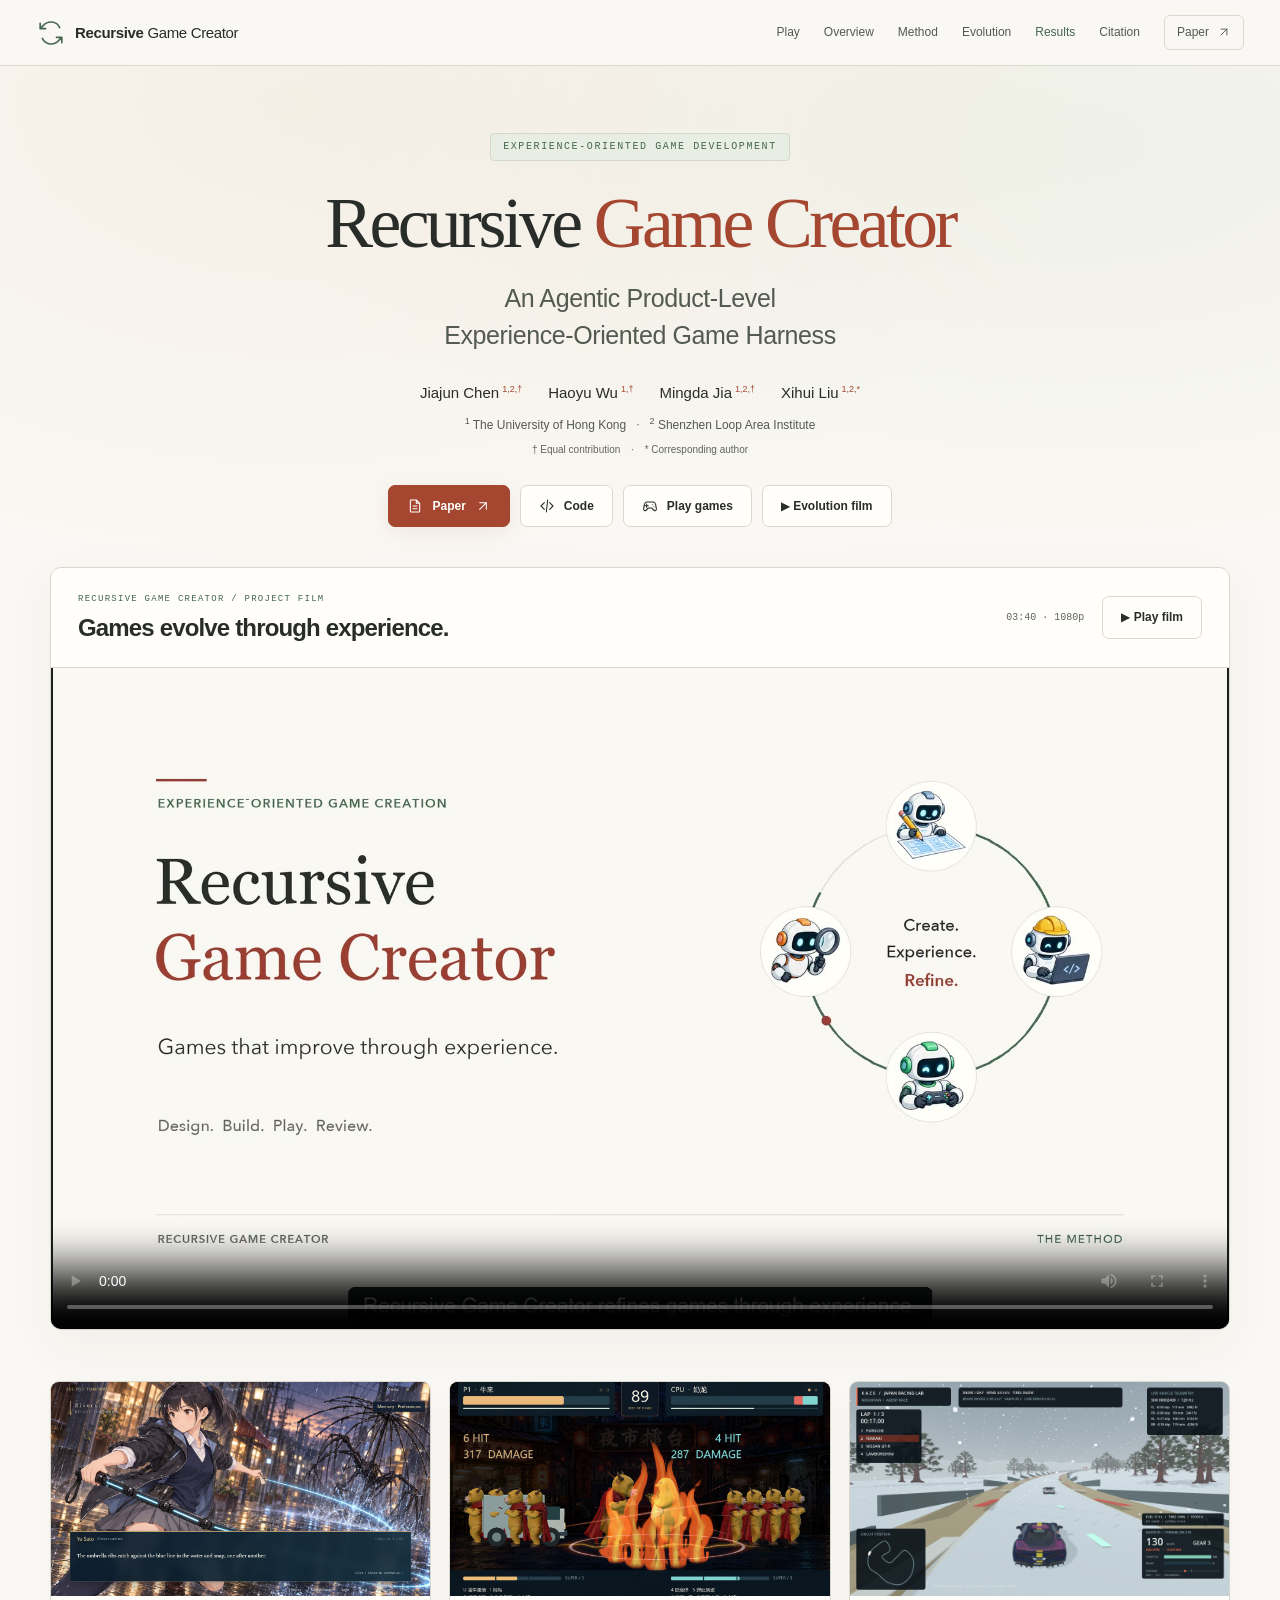
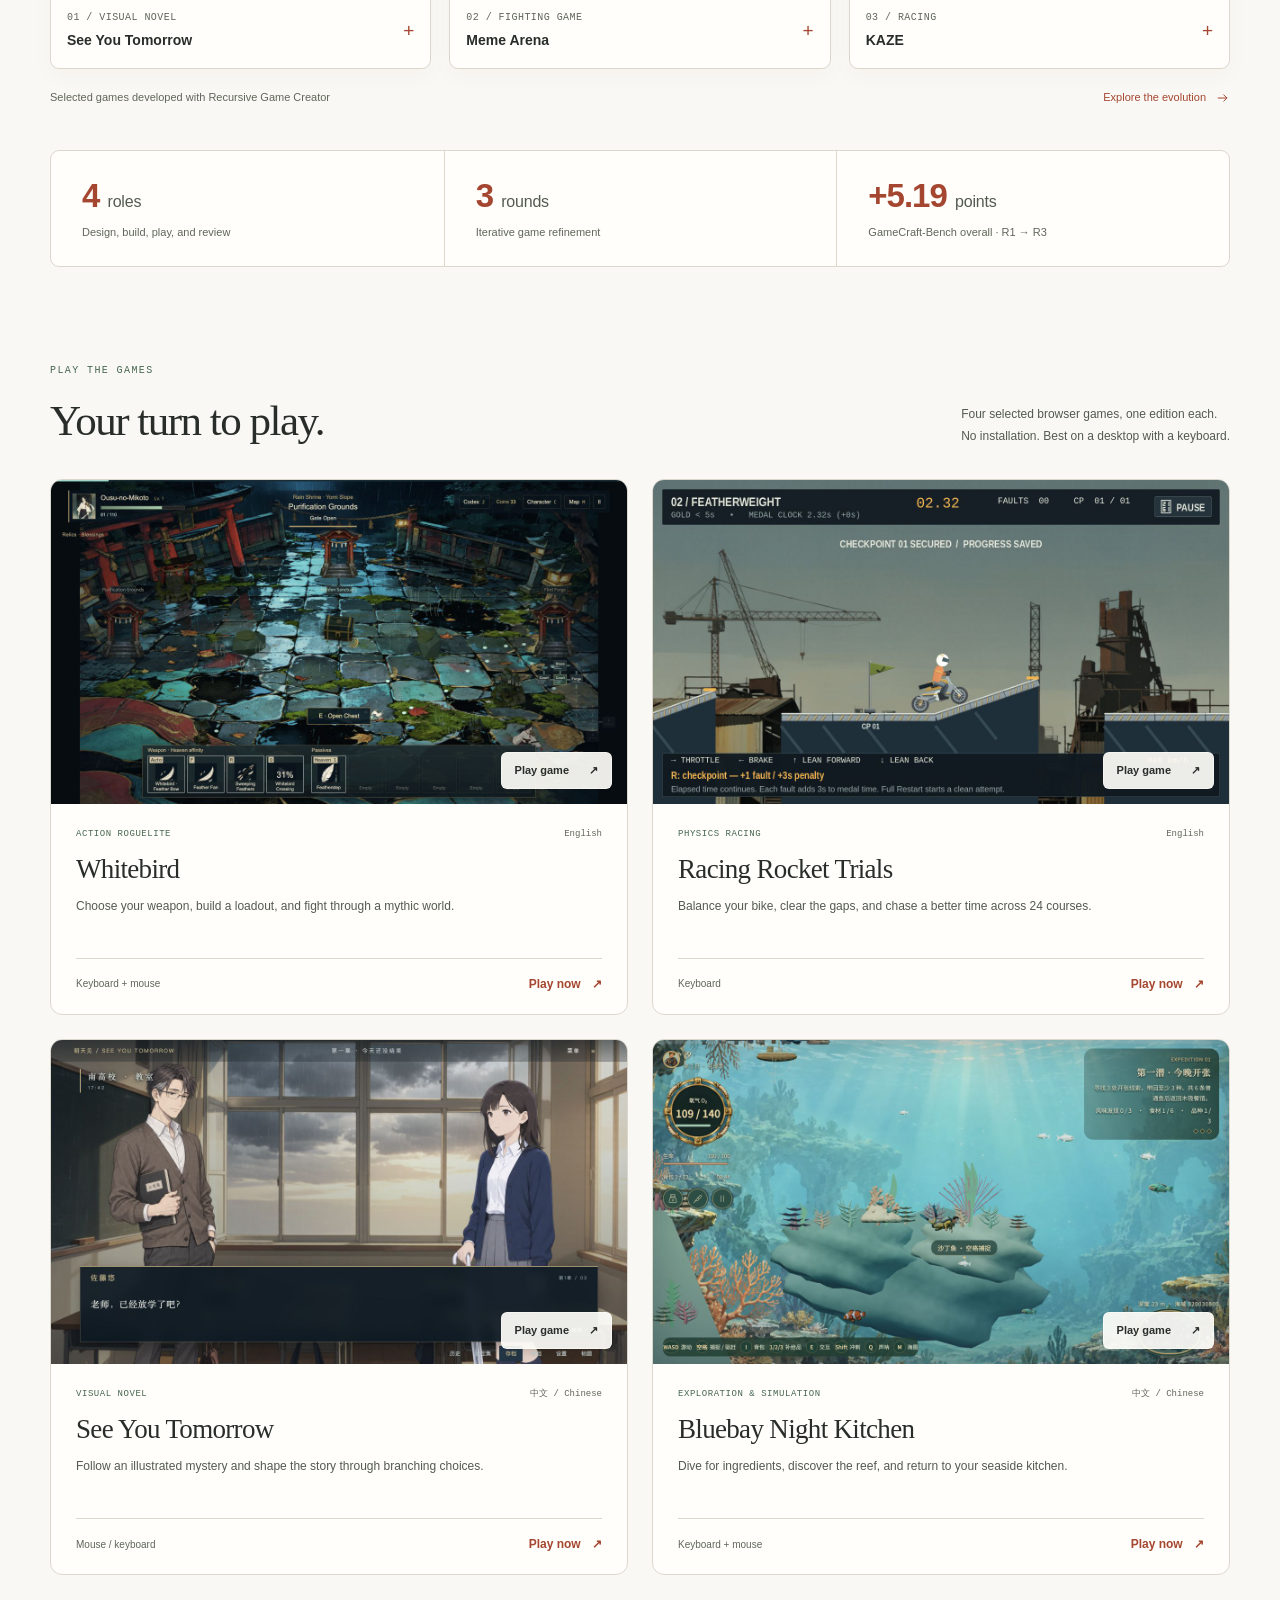
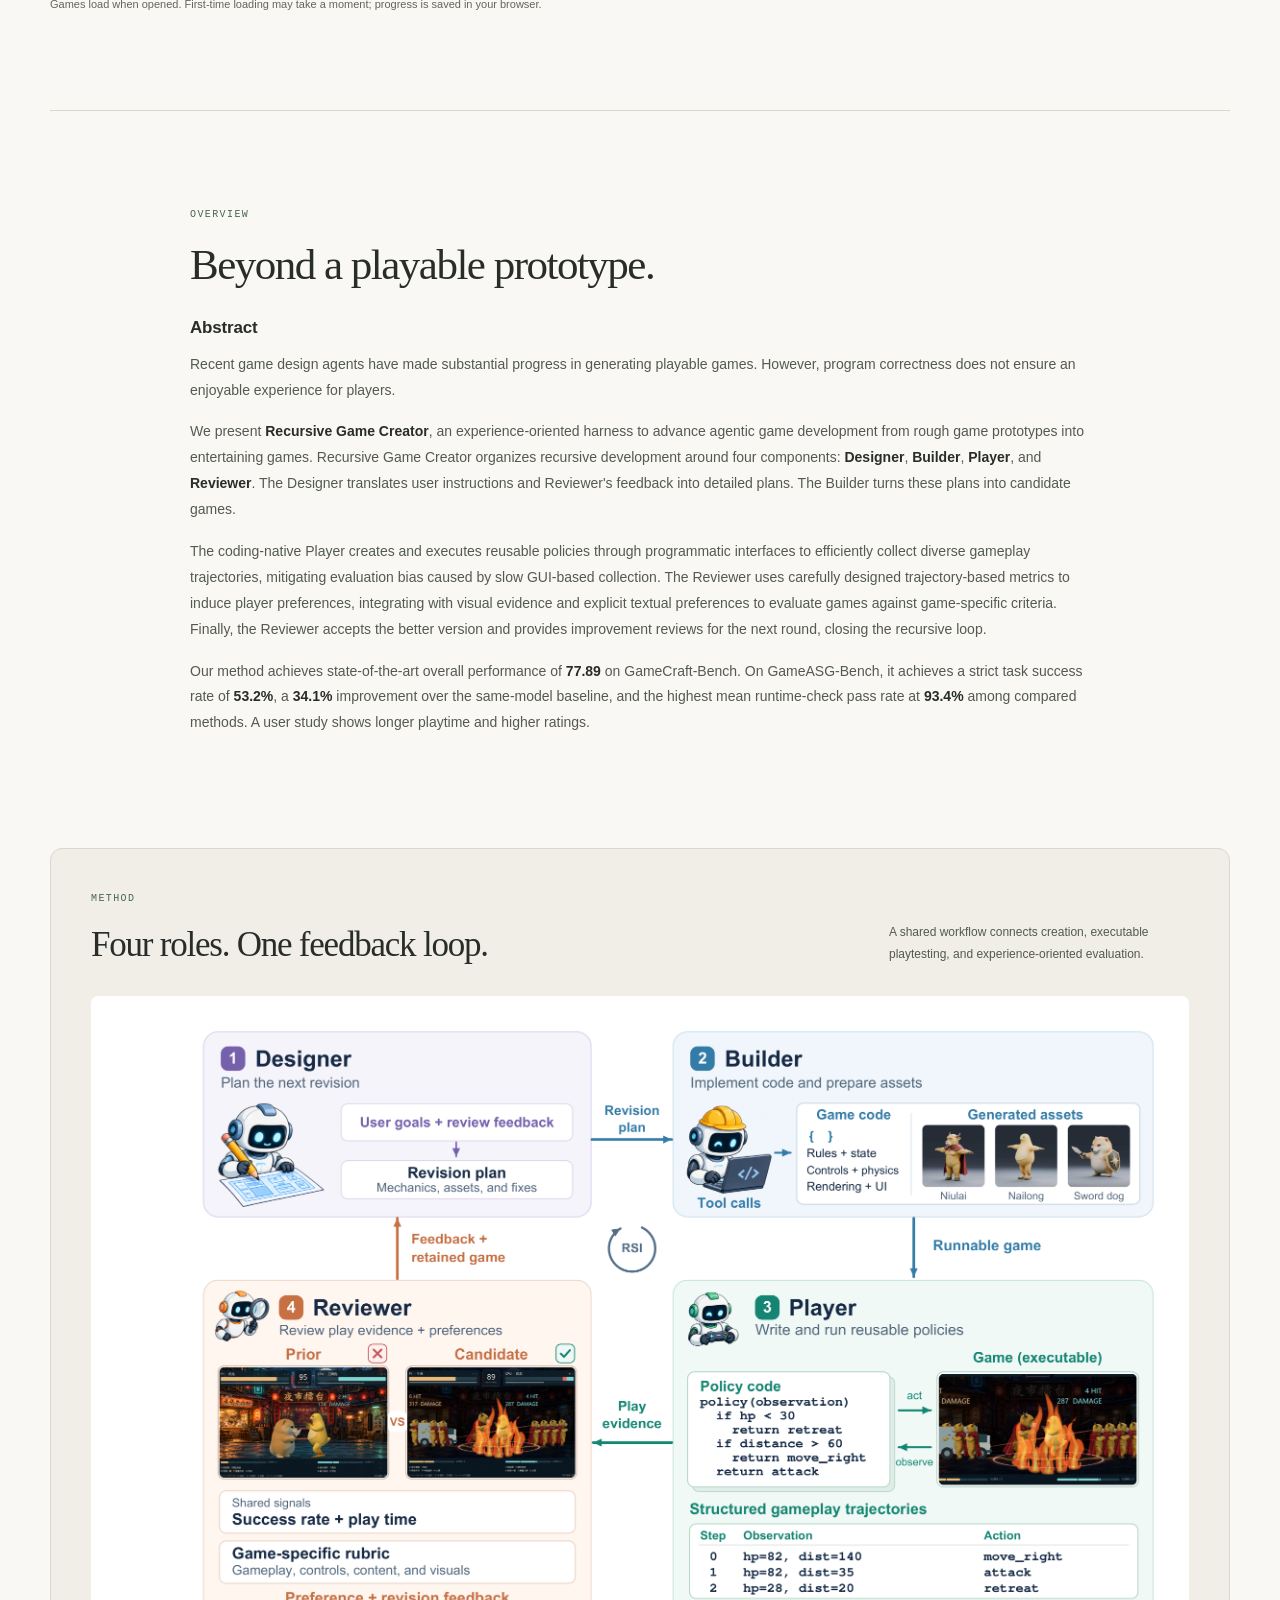
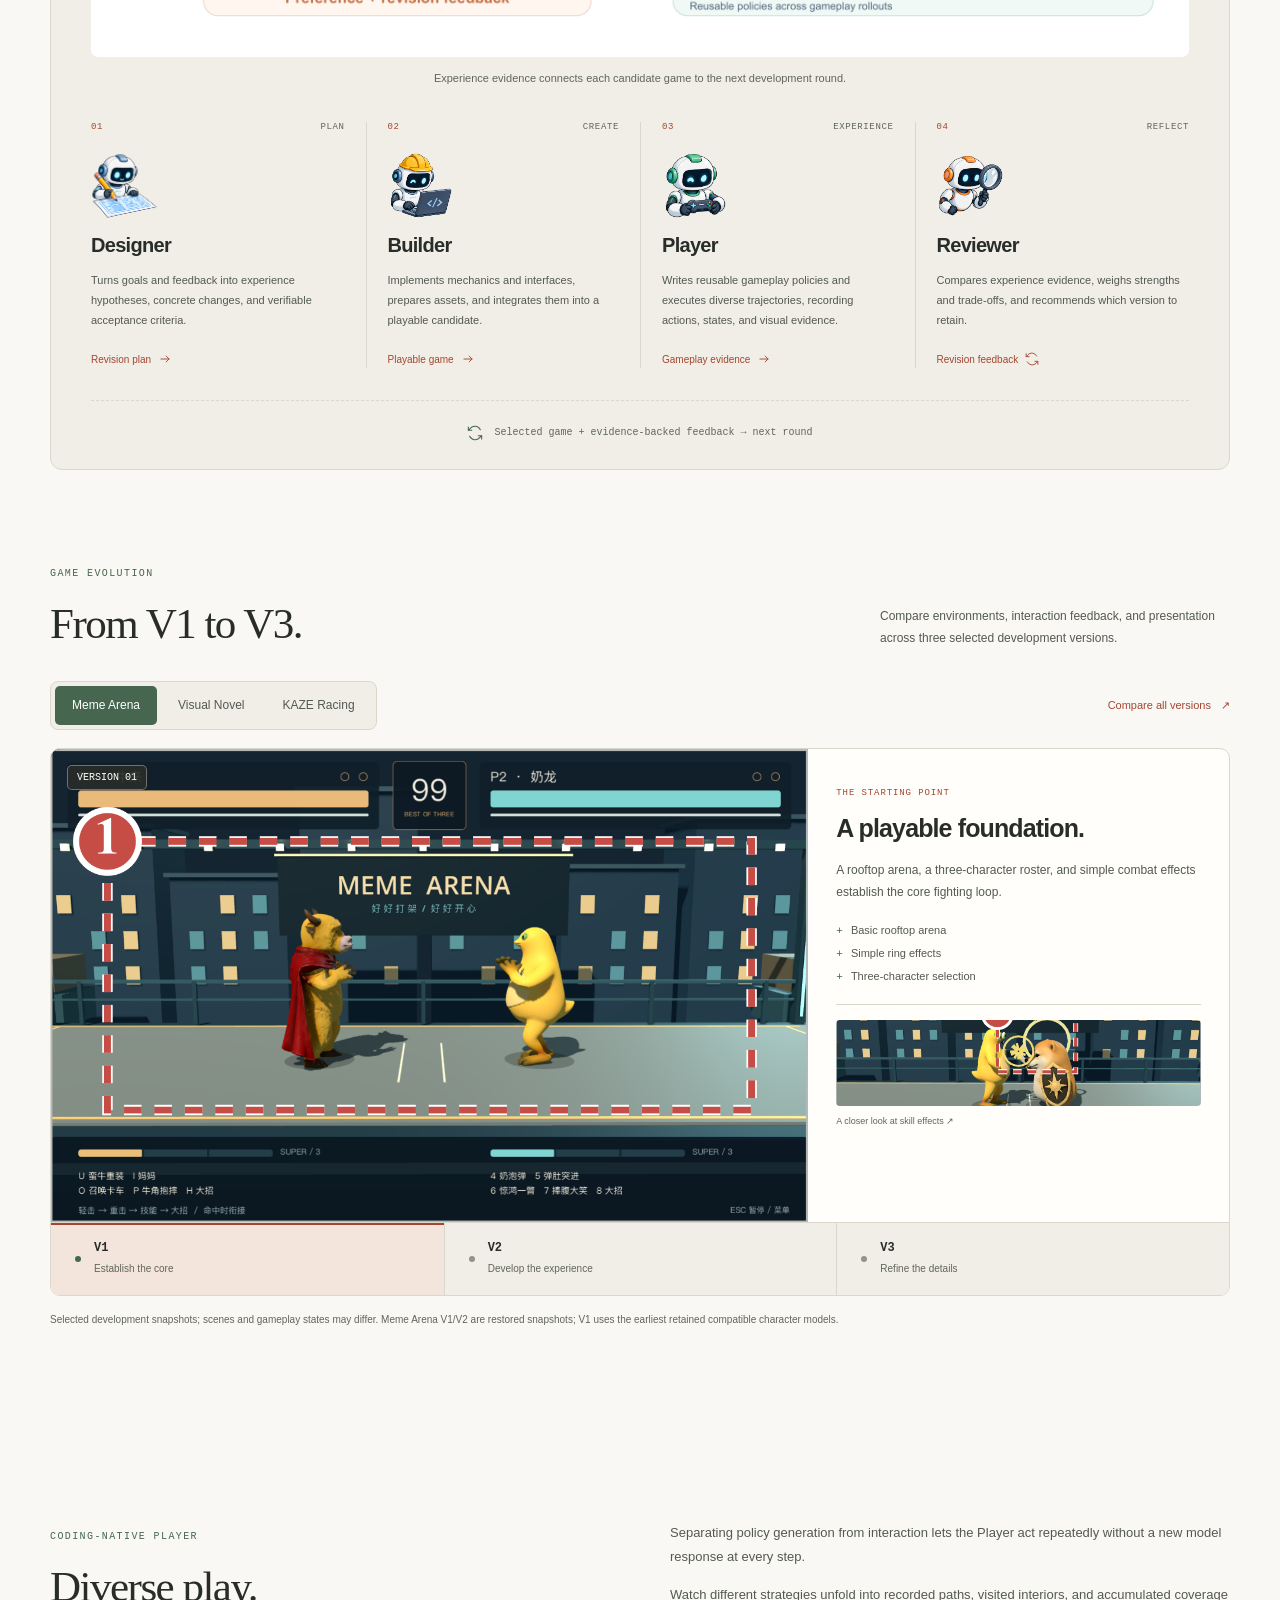
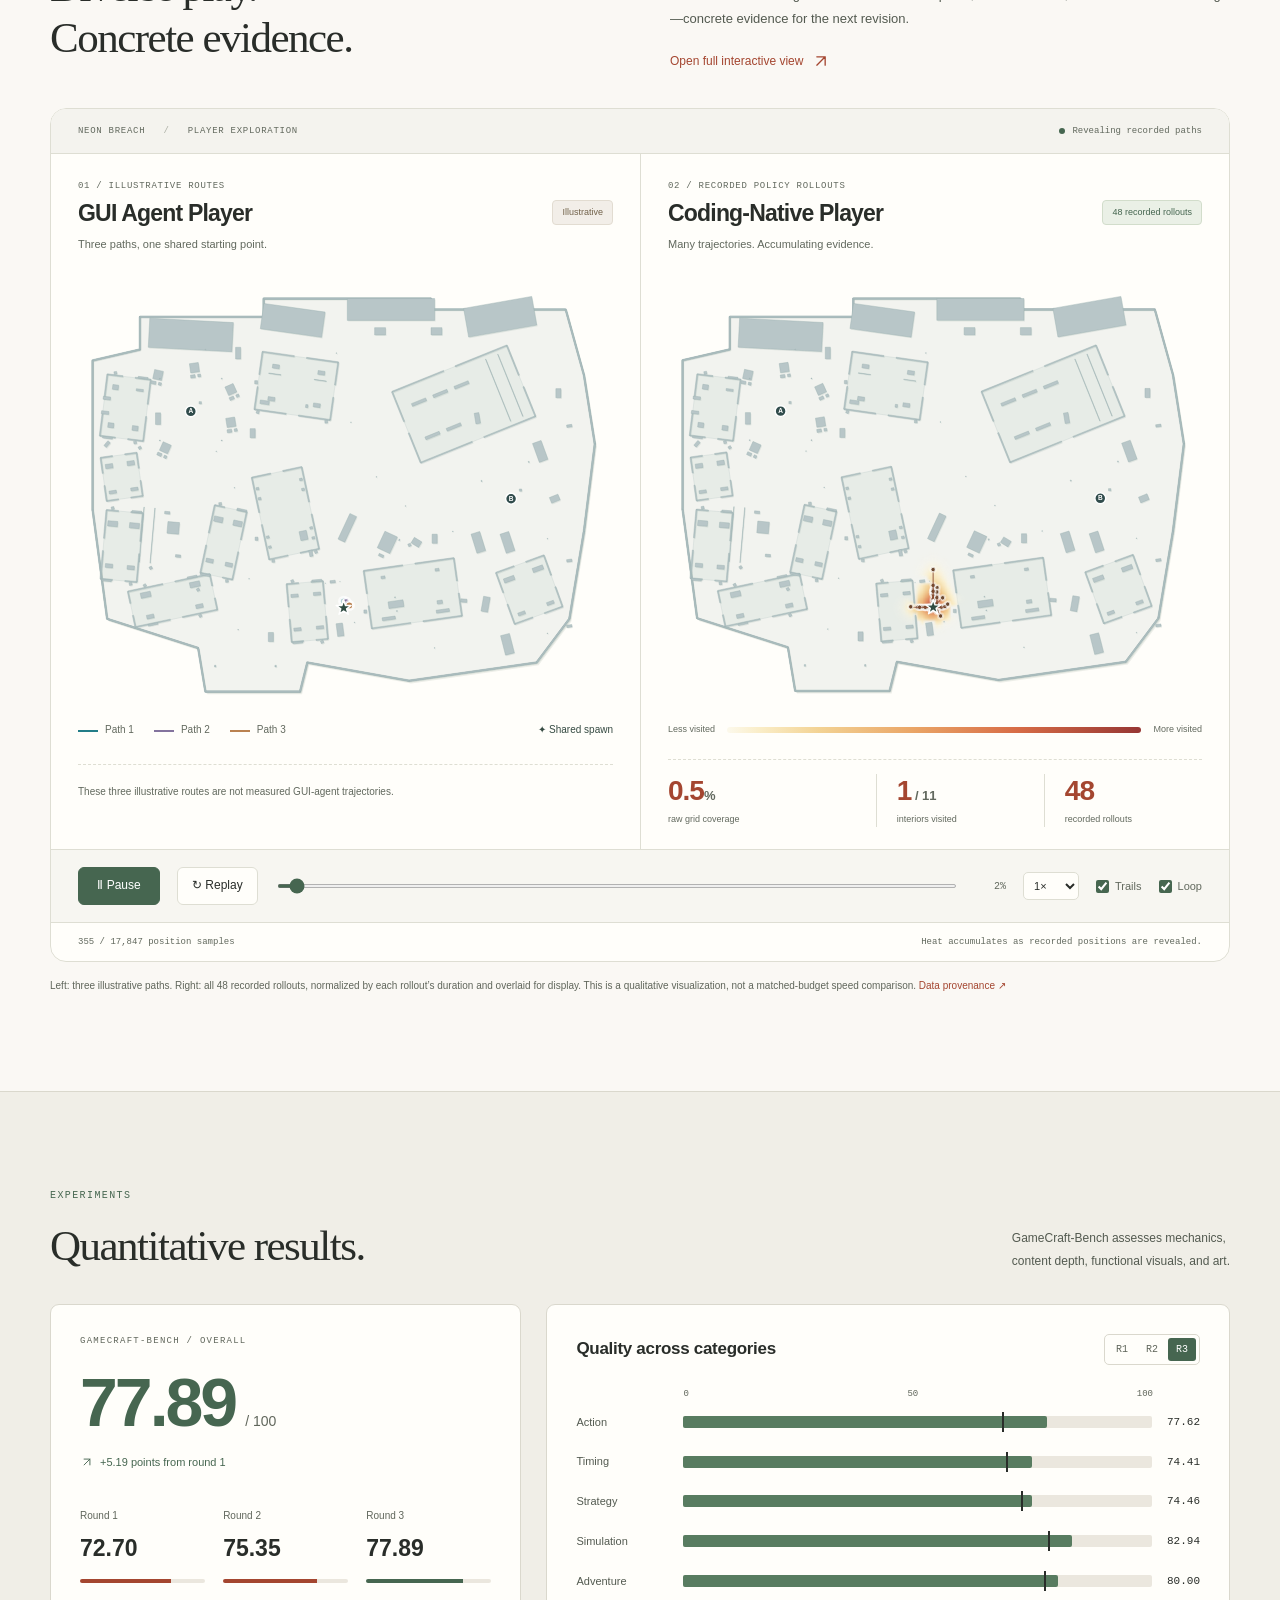
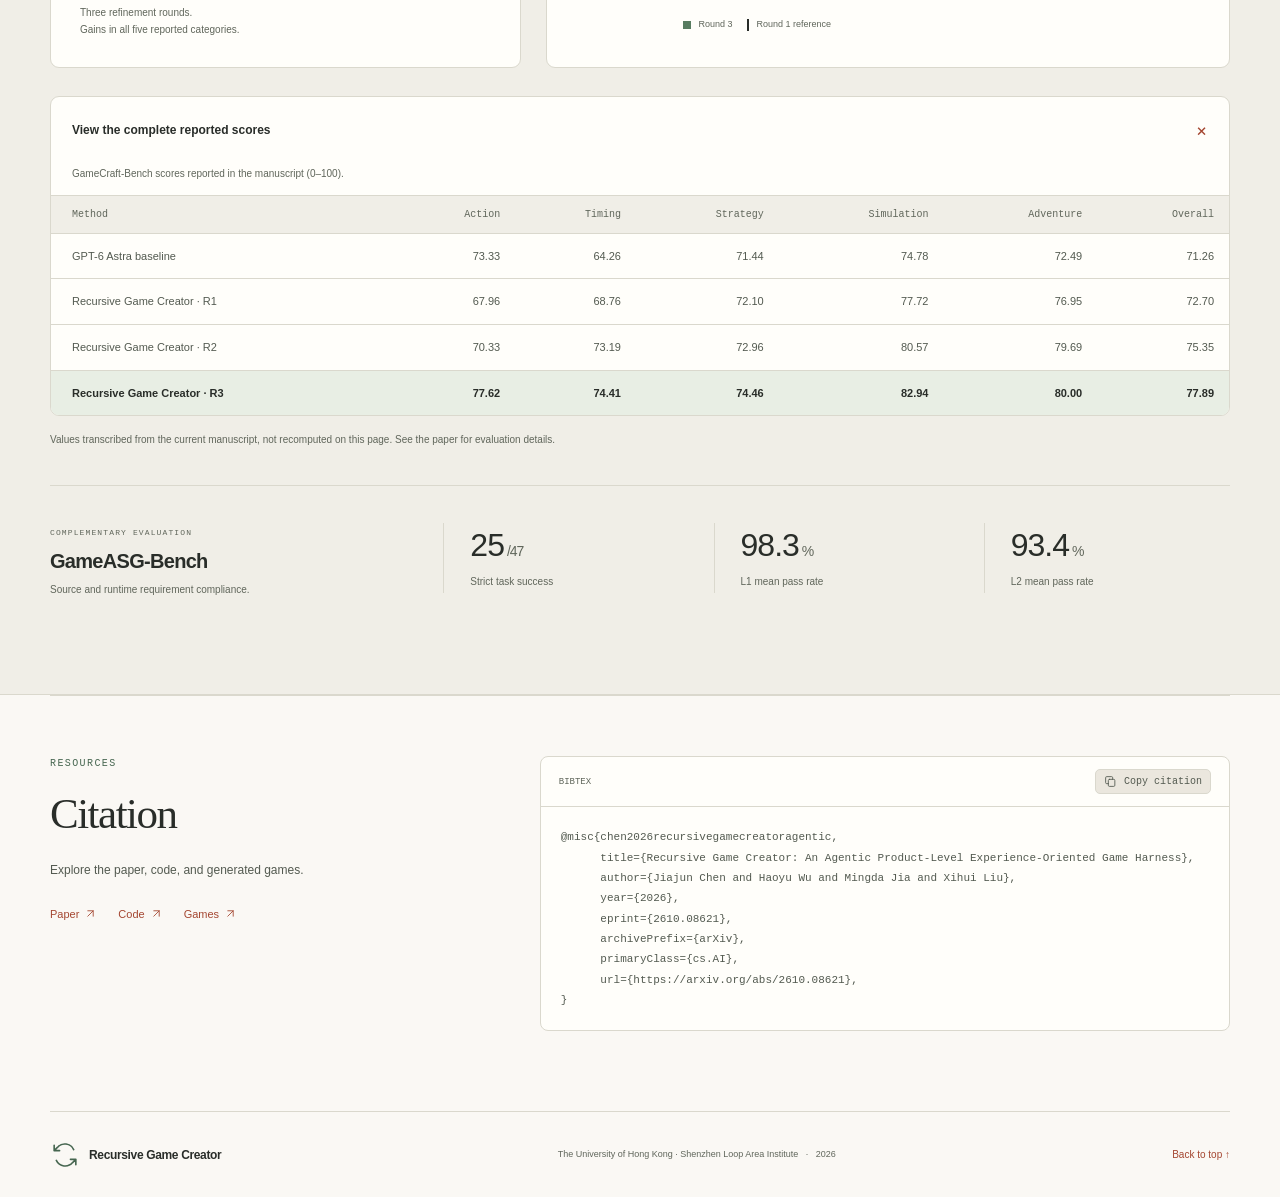
==== index.html @ da141d69 "Point all homepage Paper links to the arXiv abstract" ====
<!doctype html>
<html lang="en">
<head>
  <meta charset="utf-8">
  <meta name="viewport" content="width=device-width, initial-scale=1">
  <meta name="theme-color" content="#faf8f4">
  <meta name="description" content="Recursive Game Creator: an experience-oriented game development harness connecting design, implementation, executable play, and evidence-backed revision.">
  <meta property="og:title" content="Recursive Game Creator">
  <meta property="og:description" content="An Agentic Product-Level Experience-Oriented Game Harness.">
  <meta property="og:type" content="website">
  <meta property="og:url" content="https://rsigamecreator.github.io/">
  <meta property="og:image" content="https://rsigamecreator.github.io/videos/rgc-evolution-20261007/recursive-game-creator-overview-poster.jpg?rev=clean-gameplay-footer">
  <link rel="canonical" href="https://rsigamecreator.github.io/">
  <title>Recursive Game Creator | Research Project</title>
  <link rel="icon" href="favicon.svg?v=20261005-paper" type="image/svg+xml">
  <link rel="stylesheet" href="styles.css?v=20261007-playable-games">
  <script src="app.js?v=20261005-motion" defer></script>
</head>
<body>
  <a class="skip-link" href="#main">Skip to content</a>
  <svg class="icon-library" xmlns="http://www.w3.org/2000/svg" aria-hidden="true">
    <symbol id="i-arrow" viewBox="0 0 24 24"><path d="M5 12h14m-5-5 5 5-5 5"/></symbol>
    <symbol id="i-external" viewBox="0 0 24 24"><path d="M7 17 17 7M7 7h10v10"/></symbol>
    <symbol id="i-paper" viewBox="0 0 24 24"><path d="M14 3H6a1 1 0 0 0-1 1v16a1 1 0 0 0 1 1h12a1 1 0 0 0 1-1V8zM14 3v5h5M9 12h6M9 16h6"/></symbol>
    <symbol id="i-code" viewBox="0 0 24 24"><path d="m8 7-5 5 5 5m8-10 5 5-5 5m-3-14-2 18"/></symbol>
    <symbol id="i-copy" viewBox="0 0 24 24"><rect x="8" y="8" width="12" height="13" rx="2"/><path d="M16 8V5a2 2 0 0 0-2-2H5a2 2 0 0 0-2 2v9a2 2 0 0 0 2 2h3"/></symbol>
    <symbol id="i-expand" viewBox="0 0 24 24"><path d="M9 3H3v6m12-6h6v6M3 15v6h6m12-6v6h-6"/></symbol>
    <symbol id="i-close" viewBox="0 0 24 24"><path d="m6 6 12 12M6 18 18 6"/></symbol>
    <symbol id="i-loop" viewBox="0 0 24 24"><path d="M20 7a9 9 0 0 0-15-2L2 8m0-5v5h5M4 17a9 9 0 0 0 15 2l3-3m0 5v-5h-5"/></symbol>
    <symbol id="i-game" viewBox="0 0 24 24"><path d="M7 6h10c2 0 3 2 3.5 4l1 6c.5 3-2 4-4 2l-3-3h-5l-3 3c-2 2-4.5 1-4-2l1-6C4 8 5 6 7 6ZM7 9v5m-2.5-2.5h5M16 10h.01M18 13h.01"/></symbol>
  </svg>

  <header class="site-header">
    <div class="nav-wrap">
      <a class="brand" href="#" aria-label="Recursive Game Creator home"><span class="brand-mark"><svg><use href="#i-loop"/></svg></span><span>Recursive<span class="brand-light"> Game Creator</span></span></a>
      <nav aria-label="Main navigation">
        <a href="#play">Play</a><a href="#overview">Overview</a><a href="#method">Method</a><a href="#evolution">Evolution</a><a href="#results">Results</a><a href="#citation">Citation</a>
        <a class="nav-paper" href="https://arxiv.org/abs/2610.08621" target="_blank" rel="noopener">Paper <svg class="icon"><use href="#i-external"/></svg></a>
      </nav>
    </div>
  </header>

  <main id="main">
    <section class="hero" aria-labelledby="hero-title">
      <div class="hero-backdrop" aria-hidden="true"></div>
      <div class="hero-copy container">
        <p class="eyebrow hero-eyebrow">EXPERIENCE-ORIENTED GAME DEVELOPMENT</p>
        <h1 id="hero-title">Recursive <span class="title-accent">Game Creator</span></h1>
        <p class="hero-subtitle">An Agentic Product-Level<br>Experience-Oriented Game Harness</p>
        
        <div class="authors" aria-label="Authors">
          <span>Jiajun Chen<sup>1,2,†</sup></span><span>Haoyu Wu<sup>1,†</sup></span><span>Mingda Jia<sup>1,2,†</sup></span><span>Xihui Liu<sup>1,2,*</sup></span>
        </div>
        <p class="institutions"><span><sup>1</sup> The University of Hong Kong</span><span class="institution-dot">·</span><span><sup>2</sup> Shenzhen Loop Area Institute</span></p>
        <p class="author-notes">† Equal contribution <span>·</span> * Corresponding author</p>
        <div class="hero-actions">
          <a class="button button-primary" href="https://arxiv.org/abs/2610.08621" target="_blank" rel="noopener"><svg class="icon"><use href="#i-paper"/></svg> Paper <svg class="icon"><use href="#i-external"/></svg></a>
          <a class="button button-secondary" href="https://github.com/IMBALDY/RSI-GameCreator" target="_blank" rel="noopener"><svg class="icon"><use href="#i-code"/></svg> Code</a>
          <a class="button button-secondary" href="#play"><svg class="icon"><use href="#i-game"/></svg> Play games</a>
          <a class="button button-secondary" href="#evolution-film">▶ Evolution film</a>
        </div>
      </div>

      <figure class="evolution-film hero-film container" id="evolution-film" aria-labelledby="film-title">
        <div class="film-header"><div><p class="eyebrow">RECURSIVE GAME CREATOR / PROJECT FILM</p><h3 id="film-title">Games evolve through experience.</h3></div><div class="film-actions"><span class="film-spec">03:40 · 1080p</span><button class="button button-secondary" id="film-play" type="button" aria-controls="evolution-video">▶ Play film</button></div></div>
        <video id="evolution-video" controls playsinline preload="metadata" width="1920" height="1080" poster="videos/rgc-evolution-20261007/recursive-game-creator-overview-poster.jpg?rev=clean-gameplay-footer" aria-label="Recursive Game Creator: framework overview, three game evolution stories, and benchmark results">
          <source src="videos/rgc-evolution-20261007/recursive-game-creator-overview.mp4?rev=clean-gameplay-footer" type="video/mp4">
          Your browser does not support embedded video. <a href="videos/rgc-evolution-20261007/recursive-game-creator-overview.mp4?rev=clean-gameplay-footer">Download the project film.</a>
        </video>
        <p class="sr-only" id="film-status" role="status"></p>
      </figure>

      <div class="showcase container-wide">
        <button class="showcase-card side-card" data-zoom="assets/novel_3.jpeg" data-caption="See You Tomorrow · event illustration from the manuscript" aria-label="Enlarge See You Tomorrow game screenshot">
          <div class="showcase-image"><img src="assets/novel_3.jpeg" alt="An illustrated event in See You Tomorrow, showing two characters in an evening city scene" width="1280" height="720"><span class="image-arrow"><svg class="icon"><use href="#i-expand"/></svg></span></div>
          <span class="showcase-label"><span><small>01 / VISUAL NOVEL</small><strong>See You Tomorrow</strong></span><span class="tiny-plus">+</span></span>
        </button>
        <button class="showcase-card center-card" data-zoom="assets/meme-hero.png" data-caption="Meme Arena · selected combat view from the manuscript's game assets" aria-label="Enlarge Meme Arena game screenshot">
          <div class="showcase-image"><img src="assets/meme-hero.png" alt="Meme Arena's bull and dragon characters exchange attacks amid flame effects in a night market arena" width="1275" height="845" fetchpriority="high"><span class="image-badge"><span></span> SELECTED GAMEPLAY</span><span class="image-arrow"><svg class="icon"><use href="#i-expand"/></svg></span></div>
          <span class="showcase-label"><span><small>02 / FIGHTING GAME</small><strong>Meme Arena</strong></span><span class="tiny-plus">+</span></span>
        </button>
        <button class="showcase-card side-card" data-zoom="assets/racing_2.png" data-caption="KAZE · V2 race conditions and driving guides from the manuscript" aria-label="Enlarge KAZE racing game screenshot">
          <div class="showcase-image"><img src="assets/racing_2.png" alt="A KAZE racing car on a snowy circuit with track guidance and race controls" width="1920" height="1080"><span class="image-arrow"><svg class="icon"><use href="#i-expand"/></svg></span></div>
          <span class="showcase-label"><span><small>03 / RACING</small><strong>KAZE</strong></span><span class="tiny-plus">+</span></span>
        </button>
      </div>
      <div class="hero-bottom container"><span>Selected games developed with Recursive Game Creator</span><a href="#evolution">Explore the evolution <svg class="icon"><use href="#i-arrow"/></svg></a></div>
    </section>

    <div class="highlights container" aria-label="Reported research highlights">
      <div><strong>4 <span>roles</span></strong><p>Design, build, play, and review</p></div>
      <div><strong>3 <span>rounds</span></strong><p>Iterative game refinement</p></div>
      <div><strong>+5.19 <span>points</span></strong><p>GameCraft-Bench overall · R1 → R3</p></div>
    </div>

    <section class="play-section section-space container" id="play" aria-labelledby="play-title">
      <div class="section-title-row"><div><p class="eyebrow">PLAY THE GAMES</p><h2 id="play-title">Your turn to play.</h2></div><p class="section-deck">Four selected browser games, one edition each. <br>No installation. Best on a desktop with a keyboard.</p></div>
      <div class="play-grid">
        <article class="play-card">
          <a class="play-cover" href="play.html?game=whitebird" aria-label="Play Whitebird"><img src="assets/play/whitebird.png" alt="Whitebird character in an illustrated shrine arena" width="1280" height="720" loading="lazy"><span class="play-cover-action">Play game <span aria-hidden="true">↗</span></span></a>
          <div class="play-card-body"><div class="play-card-meta"><span>ACTION ROGUELITE</span><span>English</span></div><h3><a href="play.html?game=whitebird">Whitebird</a></h3><p>Choose your weapon, build a loadout, and fight through a mythic world.</p><div class="play-card-bottom"><span>Keyboard + mouse</span><a href="play.html?game=whitebird" aria-label="Play Whitebird">Play now <span aria-hidden="true">↗</span></a></div></div>
        </article>
        <article class="play-card">
          <a class="play-cover" href="play.html?game=racing-rocket-trials" aria-label="Play Racing Rocket Trials"><img src="assets/play/racing-rocket-trials.png" alt="Motorbike crossing an industrial obstacle course" width="1280" height="720" loading="lazy"><span class="play-cover-action">Play game <span aria-hidden="true">↗</span></span></a>
          <div class="play-card-body"><div class="play-card-meta"><span>PHYSICS RACING</span><span>English</span></div><h3><a href="play.html?game=racing-rocket-trials">Racing Rocket Trials</a></h3><p>Balance your bike, clear the gaps, and chase a better time across 24 courses.</p><div class="play-card-bottom"><span>Keyboard</span><a href="play.html?game=racing-rocket-trials" aria-label="Play Racing Rocket Trials">Play now <span aria-hidden="true">↗</span></a></div></div>
        </article>
        <article class="play-card">
          <a class="play-cover" href="play.html?game=see-you-tomorrow" aria-label="Play See You Tomorrow"><img src="assets/play/see-you-tomorrow.png" alt="Two characters in a classroom in See You Tomorrow" width="1280" height="720" loading="lazy"><span class="play-cover-action">Play game <span aria-hidden="true">↗</span></span></a>
          <div class="play-card-body"><div class="play-card-meta"><span>VISUAL NOVEL</span><span>中文 / Chinese</span></div><h3><a href="play.html?game=see-you-tomorrow">See You Tomorrow</a></h3><p>Follow an illustrated mystery and shape the story through branching choices.</p><div class="play-card-bottom"><span>Mouse / keyboard</span><a href="play.html?game=see-you-tomorrow" aria-label="Play See You Tomorrow">Play now <span aria-hidden="true">↗</span></a></div></div>
        </article>
        <article class="play-card">
          <a class="play-cover" href="play.html?game=bluebay-night-kitchen" aria-label="Play Bluebay Night Kitchen"><img src="assets/play/bluebay-night-kitchen.png" alt="Diver collecting fish in an underwater reef" width="1280" height="720" loading="lazy"><span class="play-cover-action">Play game <span aria-hidden="true">↗</span></span></a>
          <div class="play-card-body"><div class="play-card-meta"><span>EXPLORATION & SIMULATION</span><span>中文 / Chinese</span></div><h3><a href="play.html?game=bluebay-night-kitchen">Bluebay Night Kitchen</a></h3><p>Dive for ingredients, discover the reef, and return to your seaside kitchen.</p><div class="play-card-bottom"><span>Keyboard + mouse</span><a href="play.html?game=bluebay-night-kitchen" aria-label="Play Bluebay Night Kitchen">Play now <span aria-hidden="true">↗</span></a></div></div>
        </article>
      </div>
      <p class="play-section-note">Games load when opened. First-time loading may take a moment; progress is saved in your browser.</p>
    </section>

    <section class="intro-section section-space container" id="overview" aria-labelledby="intro-title">
      <div class="intro-body"><p class="eyebrow">OVERVIEW</p><h2 id="intro-title">Beyond a playable prototype.</h2>
      <h3 class="abstract-label">Abstract</h3>
      <p>Recent game design agents have made substantial progress in generating playable games. However, program correctness does not ensure an enjoyable experience for players.</p>
      <p>We present <strong>Recursive Game Creator</strong>, an experience-oriented harness to advance agentic game development from rough game prototypes into entertaining games. Recursive Game Creator organizes recursive development around four components: <strong>Designer</strong>, <strong>Builder</strong>, <strong>Player</strong>, and <strong>Reviewer</strong>. The Designer translates user instructions and Reviewer's feedback into detailed plans. The Builder turns these plans into candidate games.</p>
      <p>The coding-native Player creates and executes reusable policies through programmatic interfaces to efficiently collect diverse gameplay trajectories, mitigating evaluation bias caused by slow GUI-based collection. The Reviewer uses carefully designed trajectory-based metrics to induce player preferences, integrating with visual evidence and explicit textual preferences to evaluate games against game-specific criteria. Finally, the Reviewer accepts the better version and provides improvement reviews for the next round, closing the recursive loop.</p>
      <p>Our method achieves state-of-the-art overall performance of <strong>77.89</strong> on GameCraft-Bench. On GameASG-Bench, it achieves a strict task success rate of <strong>53.2%</strong>, a <strong>34.1%</strong> improvement over the same-model baseline, and the highest mean runtime-check pass rate at <strong>93.4%</strong> among compared methods. A user study shows longer playtime and higher ratings.</p></div>
    </section>

    <section class="method-section container-wide" id="method" aria-labelledby="method-title">
      <div class="method-top"><div><p class="eyebrow">METHOD</p><h2 id="method-title">Four roles. One feedback loop.</h2></div><p>A shared workflow connects creation, executable playtesting, and experience-oriented evaluation.</p></div>
      <figure class="method-figure"><button class="zoom-button" data-zoom="assets/method-overview.png" data-caption="The Recursive Game Creator workflow, reproduced from the manuscript." aria-label="Enlarge four-role workflow"><img src="assets/method-overview.png" alt="Workflow linking Designer, Builder, Player, and Reviewer through game creation, trajectory evidence, and revision feedback" width="2200" loading="lazy"><span class="image-arrow"><svg class="icon"><use href="#i-expand"/></svg></span></button><figcaption>Experience evidence connects each candidate game to the next development round.</figcaption></figure>
      <div class="role-grid">
        <article class="role"><div class="role-top"><span class="role-number">01</span><span class="role-kind">PLAN</span></div><img src="assets/robot-designer.svg" alt="Designer robot from the paper's workflow illustration" width="130" height="130" loading="lazy"><h3>Designer</h3><p>Turns goals and feedback into experience hypotheses, concrete changes, and verifiable acceptance criteria.</p><span class="role-output">Revision plan <svg class="icon"><use href="#i-arrow"/></svg></span></article>
        <article class="role"><div class="role-top"><span class="role-number">02</span><span class="role-kind">CREATE</span></div><img src="assets/robot-builder.svg" alt="Builder robot from the paper's workflow illustration" width="130" height="130" loading="lazy"><h3>Builder</h3><p>Implements mechanics and interfaces, prepares assets, and integrates them into a playable candidate.</p><span class="role-output">Playable game <svg class="icon"><use href="#i-arrow"/></svg></span></article>
        <article class="role"><div class="role-top"><span class="role-number">03</span><span class="role-kind">EXPERIENCE</span></div><img src="assets/robot-player.svg" alt="Player robot from the paper's workflow illustration" width="130" height="130" loading="lazy"><h3>Player</h3><p>Writes reusable gameplay policies and executes diverse trajectories, recording actions, states, and visual evidence.</p><span class="role-output">Gameplay evidence <svg class="icon"><use href="#i-arrow"/></svg></span></article>
        <article class="role"><div class="role-top"><span class="role-number">04</span><span class="role-kind">REFLECT</span></div><img src="assets/robot-reviewer.svg" alt="Reviewer robot from the paper's workflow illustration" width="130" height="130" loading="lazy"><h3>Reviewer</h3><p>Compares experience evidence, weighs strengths and trade-offs, and recommends which version to retain.</p><span class="role-output">Revision feedback <svg class="icon"><use href="#i-loop"/></svg></span></article>
      </div>
      <div class="loop-footer"><span class="loop-line" aria-hidden="true"></span><svg class="icon"><use href="#i-loop"/></svg><span>Selected game + evidence-backed feedback → next round</span><span class="loop-line" aria-hidden="true"></span></div>
    </section>

    <section class="evolution-section section-space container" id="evolution" aria-labelledby="evolution-title">
      <div class="section-title-row"><div><p class="eyebrow">GAME EVOLUTION</p><h2 id="evolution-title">From V1 to V3.</h2></div><p class="section-deck">Compare environments, interaction feedback, and presentation across three selected development versions.</p></div>
      <div class="explorer-toolbar"><div class="game-tabs" role="tablist" aria-label="Choose a game"><button id="tab-meme" role="tab" aria-selected="true" aria-controls="game-panel" data-game="meme">Meme Arena</button><button id="tab-novel" role="tab" aria-selected="false" aria-controls="game-panel" tabindex="-1" data-game="novel">Visual Novel</button><button id="tab-racing" role="tab" aria-selected="false" aria-controls="game-panel" tabindex="-1" data-game="racing">KAZE Racing</button></div><button class="compare-toggle" id="compare-toggle" aria-pressed="false">Compare all versions <span>↗</span></button></div>
      <div class="game-panel" id="game-panel" role="tabpanel" aria-labelledby="tab-meme">
        <div class="stage-view" id="stage-view">
          <button class="stage-image zoom-button" id="stage-zoom" data-zoom="assets/meme-v1-scene.png" data-caption="Meme Arena · V1 arena design" aria-label="Enlarge selected version screenshot"><img id="stage-image" src="assets/meme-v1-scene.png" alt="Meme Arena V1: the early rooftop arena" width="1280" height="800" loading="lazy"><span class="stage-version" id="stage-version">VERSION 01</span><span class="image-arrow"><svg class="icon"><use href="#i-expand"/></svg></span></button>
          <div class="stage-copy"><span class="stage-kicker" id="stage-kicker">THE STARTING POINT</span><h3 id="stage-title">A playable foundation.</h3><p id="stage-description">A rooftop arena, a three-character roster, and simple combat effects establish the core fighting loop.</p><ul id="stage-features"><li>Basic rooftop arena</li><li>Simple ring effects</li><li>Three-character selection</li></ul><button class="detail-image zoom-button" id="detail-zoom" data-zoom="assets/meme-v1-detail.png" data-caption="Meme Arena · V1 skill effects" aria-label="Enlarge version detail"><img id="detail-image" src="assets/meme-v1-detail.png" alt="Meme Arena V1 skill effects" width="1280" height="800" loading="lazy"><span id="detail-caption">A closer look at skill effects ↗</span></button></div>
        </div>
        <div class="comparison-grid" id="comparison-grid" hidden></div>
        <div class="version-switcher" role="group" aria-label="Select development version"><button data-version="0" aria-pressed="true"><span class="version-dot"></span><span><strong>V1</strong><small>Establish the core</small></span></button><button data-version="1" aria-pressed="false"><span class="version-dot"></span><span><strong>V2</strong><small>Develop the experience</small></span></button><button data-version="2" aria-pressed="false"><span class="version-dot"></span><span><strong>V3</strong><small>Refine the details</small></span></button></div>
      </div>
      <p class="figure-note" id="evolution-note">Selected development snapshots; scenes and gameplay states may differ. Meme Arena V1/V2 are restored snapshots; V1 uses the earliest retained compatible character models.</p>
    </section>

    <section class="exploration-section section-space container" id="exploration" aria-labelledby="exploration-title">
      <div class="exploration-copy">
        <div><p class="eyebrow">CODING-NATIVE PLAYER</p><h2 id="exploration-title">Diverse play.<br>Concrete evidence.</h2></div>
        <div class="exploration-summary"><p>Separating policy generation from interaction lets the Player act repeatedly without a new model response at every step.</p><p>Watch different strategies unfold into recorded paths, visited interiors, and accumulated coverage—concrete evidence for the next revision.</p><a class="exploration-full-view" href="exploration-motion.html" target="_blank" rel="noopener">Open full interactive view <svg class="icon"><use href="#i-external"/></svg></a></div>
      </div>
      <figure class="exploration-figure">
        <iframe class="exploration-frame" id="exploration-frame" src="exploration-motion.html?embed=1" title="Animated exploration: illustrative GUI routes and 48 recorded coding-native Player rollouts" loading="lazy" height="750"></iframe>
        <noscript><style>.exploration-frame { display: none; }</style><img class="exploration-fallback" src="assets/exploration.png" alt="Three illustrative routes and the recorded rollout coverage heatmap" width="1500" height="960" loading="lazy"></noscript>
        <figcaption>Left: three illustrative paths. Right: all 48 recorded rollouts, normalized by each rollout’s duration and overlaid for display. This is a qualitative visualization, not a matched-budget speed comparison. <a href="assets/exploration-motion/provenance.json" target="_blank" rel="noopener">Data provenance ↗</a></figcaption>
      </figure>
    </section>

    <section class="results-section" id="results" aria-labelledby="results-title">
      <div class="container section-space">
        <div class="section-title-row"><div><p class="eyebrow">EXPERIMENTS</p><h2 id="results-title">Quantitative results.</h2></div><p class="section-deck">GameCraft-Bench assesses mechanics,<br> content depth, functional visuals, and art.</p></div>
        <div class="results-layout">
          <div class="overall-panel"><div class="panel-kicker">GAMECRAFT-BENCH / OVERALL</div><div class="main-score">77.89<span>/ 100</span></div><p class="score-gain"><svg class="icon"><use href="#i-external"/></svg> +5.19 points from round 1</p><div class="score-staircase"><div><span>Round 1</span><strong>72.70</strong><div style="--value:72.70%"></div></div><div><span>Round 2</span><strong>75.35</strong><div style="--value:75.35%"></div></div><div><span>Round 3</span><strong>77.89</strong><div style="--value:77.89%"></div></div></div><p class="score-footnote">Three refinement rounds.<br>Gains in all five reported categories.</p></div>
          <div class="category-panel"><div class="chart-header"><h3>Quality across categories</h3><div class="chart-controls" role="group" aria-label="Select result round"><button data-round="0" aria-pressed="false">R1</button><button data-round="1" aria-pressed="false">R2</button><button data-round="2" aria-pressed="true">R3</button></div></div><div class="chart-scale" aria-hidden="true"><span>0</span><span>50</span><span>100</span></div><div class="category-chart" id="category-chart" aria-label="Round 3 category scores"></div><div class="chart-legend"><span class="legend-marker"></span><span id="chart-legend-text">Round 3</span><span class="legend-outline"></span><span>Round 1 reference</span></div></div>
        </div>
        <details class="results-table" open><summary>View the complete reported scores <span>+</span></summary><div class="table-scroll"><table><caption>GameCraft-Bench scores reported in the manuscript (0–100).</caption><thead><tr><th scope="col">Method</th><th scope="col">Action</th><th scope="col">Timing</th><th scope="col">Strategy</th><th scope="col">Simulation</th><th scope="col">Adventure</th><th scope="col">Overall</th></tr></thead><tbody><tr><th scope="row">GPT-6 Astra baseline</th><td>73.33</td><td>64.26</td><td>71.44</td><td>74.78</td><td>72.49</td><td>71.26</td></tr><tr><th scope="row">Recursive Game Creator · R1</th><td>67.96</td><td>68.76</td><td>72.10</td><td>77.72</td><td>76.95</td><td>72.70</td></tr><tr><th scope="row">Recursive Game Creator · R2</th><td>70.33</td><td>73.19</td><td>72.96</td><td>80.57</td><td>79.69</td><td>75.35</td></tr><tr class="highlight-row"><th scope="row">Recursive Game Creator · R3</th><td>77.62</td><td>74.41</td><td>74.46</td><td>82.94</td><td>80.00</td><td>77.89</td></tr></tbody></table></div></details>
        <p class="figure-note">Values transcribed from the current manuscript, not recomputed on this page. See the paper for evaluation details.</p>
        <div class="gameasg-strip"><div><span class="eyebrow">COMPLEMENTARY EVALUATION</span><h3>GameASG-Bench</h3><p>Source and runtime requirement compliance.</p></div><div class="small-metric"><strong>25<span>/47</span></strong><span>Strict task success</span></div><div class="small-metric"><strong>98.3<span>%</span></strong><span>L1 mean pass rate</span></div><div class="small-metric"><strong>93.4<span>%</span></strong><span>L2 mean pass rate</span></div></div>
      </div>
    </section>

    <section class="citation-section container-wide" id="citation" aria-labelledby="citation-title"><div class="citation-intro"><p class="eyebrow">RESOURCES</p><h2 id="citation-title">Citation</h2><p>Explore the paper, code, and generated games.</p><div class="citation-links"><a href="https://arxiv.org/abs/2610.08621" target="_blank" rel="noopener">Paper <svg class="icon"><use href="#i-external"/></svg></a><a href="https://github.com/IMBALDY/RSI-GameCreator" target="_blank" rel="noopener">Code <svg class="icon"><use href="#i-external"/></svg></a><a href="https://github.com/RSIGameCreator/gamecraft" target="_blank" rel="noopener">Games <svg class="icon"><use href="#i-external"/></svg></a></div></div><div class="bibtex-block"><div class="bibtex-header"><span>BIBTEX</span><button id="copy-citation"><svg class="icon"><use href="#i-copy"/></svg><span>Copy citation</span></button></div><pre id="bibtex">@misc{chen2026recursivegamecreatoragentic,
      title={Recursive Game Creator: An Agentic Product-Level Experience-Oriented Game Harness},
      author={Jiajun Chen and Haoyu Wu and Mingda Jia and Xihui Liu},
      year={2026},
      eprint={2610.08621},
      archivePrefix={arXiv},
      primaryClass={cs.AI},
      url={https://arxiv.org/abs/2610.08621},
}</pre><span id="copy-status" class="sr-only" role="status"></span></div></section>
  </main>
  <footer class="site-footer container"><a class="brand" href="#"><span class="brand-mark"><svg><use href="#i-loop"/></svg></span><span>Recursive Game Creator</span></a><p>The University of Hong Kong · Shenzhen Loop Area Institute <span>·</span> 2026</p><a href="#">Back to top ↑</a></footer>
  <dialog id="image-dialog" aria-labelledby="dialog-caption"><div class="dialog-toolbar"><span>RECURSIVE GAME CREATOR / GALLERY</span><button id="close-dialog" aria-label="Close expanded image"><svg class="icon"><use href="#i-close"/></svg></button></div><img id="dialog-image" src="assets/meme-v3-scene.png" alt="Expanded game screenshot"><p id="dialog-caption"></p></dialog>
  <noscript><p class="noscript-note">Interactive comparisons require JavaScript. The paper and all reported scores remain available above.</p></noscript>
</body>
</html>
---- styles.css ----
/* Warm paper / terracotta / sage research theme.
   Standalone research project page. All media and fonts work without a CDN. */
:root {
  color-scheme: light;
  --bg: #faf8f4; --alt: #f0eee7; --surface: #fffefa; --raised: #ebe7de;
  --text: #292d29; --secondary: #535a50; --muted: #60665b; --line: #dad8cd;
  --accent: #a44630; --sage: #466650; --accent-hover: #873722;
  --accent-soft: #f3e5dc; --sage-soft: #e8eee4; --media: #1c211e;
  --serif: Georgia, 'Times New Roman', serif;
  --sans: Inter, -apple-system, BlinkMacSystemFont, 'Segoe UI', sans-serif;
  --mono: 'SFMono-Regular', Consolas, 'Liberation Mono', monospace;
}
* { box-sizing: border-box; }
html { scroll-behavior: smooth; scroll-padding-top: 90px; }
body { margin: 0; background: var(--bg); color: var(--text); font: 15px/1.7 var(--sans); -webkit-font-smoothing: antialiased; }
body:has(dialog[open]) { overflow: hidden; }
[hidden] { display: none !important; }
a { color: inherit; text-decoration: none; }
button { font: inherit; color: inherit; cursor: pointer; border: 0; }
button, a { -webkit-tap-highlight-color: transparent; }
img { display: block; max-width: 100%; height: auto; }
h1,h2,h3,p,figure { margin: 0; }
h1,h2,h3 { line-height: 1.18; letter-spacing: -.035em; }
h2 { font-family: var(--serif); font-size: clamp(30px, 3.7vw, 43px); font-weight: 500; }
h3 { font-weight: 600; }
::selection { background: #d7dfcb; color: var(--text); }
:focus-visible { outline: 2px solid var(--sage); outline-offset: 5px; }
.container,.container-wide { width: min(1180px, calc(100% - 72px)); margin-inline: auto; }
.section-space { padding-block: 96px; }
.eyebrow,.panel-kicker { font: 500 10px/1.6 var(--mono); color: var(--sage); letter-spacing: .14em; margin-bottom: 17px; }
.icon { display: inline-block; width: 20px; height: 20px; flex-shrink: 0; fill: none; stroke: currentColor; stroke-width: 1.6; stroke-linecap: round; stroke-linejoin: round; vertical-align: middle; }
.icon-library { position: absolute; width: 0; height: 0; overflow: hidden; }
.sr-only { position: absolute; width: 1px; height: 1px; padding: 0; margin: -1px; overflow: hidden; clip: rect(0,0,0,0); white-space: nowrap; border: 0; }
.skip-link { position: fixed; z-index: 100; left: 16px; top: 8px; transform: translateY(-180%); padding: 10px 18px; background: var(--surface); }
.skip-link:focus { transform: translateY(0); }
/* Navigation */
.site-header { height: 66px; position: sticky; top: 0; z-index: 30; border-bottom: 1px solid var(--line); background: #faf8f4ed; backdrop-filter: blur(16px); }
.nav-wrap { width: min(1336px, calc(100% - 72px)); height: 100%; margin: auto; display: flex; align-items: center; justify-content: space-between; gap: 24px; }
.brand { display: inline-flex; align-items: center; gap: 10px; font-size: 15px; letter-spacing: -.35px; font-weight: 650; white-space: nowrap; }
.brand-light { font-weight: 450; }
.brand-mark { width: 29px; height: 29px; display: grid; place-items: center; color: var(--sage); }
.brand-mark svg { width: 26px; height: 26px; fill: none; stroke: currentColor; stroke-width: 1.5; stroke-linecap: round; stroke-linejoin: round; }
.site-header nav { display: flex; align-items: center; gap: 24px; font-size: 12px; color: var(--secondary); }
.site-header nav a { transition: color .2s; white-space: nowrap; }
.site-header nav a:hover,.site-header nav a.active { color: var(--sage); }
.nav-paper { display: flex; gap: 8px; align-items: center; border: 1px solid var(--line); padding: 6px 12px; border-radius: 6px; }
.nav-paper .icon { width: 14px; height: 14px; }
/* Hero */
.hero { position: relative; isolation: isolate; padding-top: 65px; overflow: hidden; }
.hero-backdrop { position: absolute; z-index: -1; inset: 0 0 auto; height: 640px; background: radial-gradient(ellipse at 23% 6%,#ead7c34a,transparent 56%),radial-gradient(ellipse at 84% 12%,#d7dfcb50,transparent 53%); }
.hero-copy { text-align: center; }
.hero-eyebrow { display: inline-block; font-size: 10px; letter-spacing: .16em; color: var(--sage); border: 1px solid #d3dacb; background: var(--sage-soft); padding: 5px 12px; border-radius: 4px; margin-bottom: 22px; }
.hero h1 { font-size: clamp(42px,5.6vw,76px); font-family: var(--serif); font-weight: 500; letter-spacing: -.05em; line-height: 1.12; text-wrap: balance; }
.title-accent { color: var(--accent); }
.hero-subtitle { font-size: clamp(18px,2vw,25px); font-weight: 400; line-height: 1.45; letter-spacing: -.4px; color: var(--secondary); margin-top: 17px; }
.authors { display: flex; flex-wrap: wrap; justify-content: center; gap: 8px 26px; font-size: 15px; margin-top: 27px; }
.authors sup { font-size: 9px; color: var(--accent); margin-left: 3px; }
.institutions { display: flex; flex-wrap: wrap; justify-content: center; gap: 5px 10px; margin-top: 9px; color: var(--secondary); font-size: 12px; }
.institutions sup { font-size: 9px; }
.institution-dot { color: var(--muted); }
.author-notes { color: var(--muted); font-size: 10px; margin-top: 5px; }
.author-notes span { margin-inline: 8px; }
.hero-actions { display: flex; flex-wrap: wrap; justify-content: center; gap: 10px; margin-top: 27px; }
.button { display: inline-flex; justify-content: center; align-items: center; gap: 9px; padding: 10px 18px; border-radius: 7px; font-size: 12px; font-weight: 550; border: 1px solid var(--line); transition: background .2s,border-color .2s,transform .2s; }
.button .icon { width: 16px; height: 16px; }
.button-primary { color: white; background: var(--accent); border-color: var(--accent); box-shadow: 0 6px 22px #a4463018; }
.button-secondary { background: var(--surface); }
.button:hover { transform: translateY(-2px); border-color: var(--accent); background: var(--accent-soft); }
.button-primary:hover { background: var(--accent-hover); border-color: var(--accent-hover); }
.showcase { display: grid; grid-template-columns: repeat(3,minmax(0,1fr)); gap: 18px; margin-top: 51px; align-items: stretch; }
.showcase-card { min-width: 0; padding: 0; background: var(--surface); border: 1px solid var(--line); border-radius: 9px; text-align: left; overflow: hidden; transition: border-color .2s,transform .2s; }
.showcase-card { box-shadow: 0 7px 24px #39322607; }
.showcase-card:hover { border-color: var(--accent); transform: translateY(-3px); }
.showcase-image { aspect-ratio: 16/9; position: relative; overflow: hidden; background: var(--media); }
.showcase-image>img { width: 100%; height: 100%; object-fit: cover; transition: transform .3s; }
.center-card .showcase-image>img { object-position: 50% 54%; }
.showcase-card:hover img { transform: scale(1.025); }
.showcase-label { padding: 13px 16px 15px; display: flex; justify-content: space-between; align-items: center; }
.showcase-label small { display: block; color: var(--muted); font: 10px/1.7 var(--mono); letter-spacing: .045em; }
.showcase-label strong { display: block; font-size: 14px; font-weight: 550; margin-top: 3px; }
.tiny-plus { font-size: 19px; color: var(--accent); font-weight: 300; }
.image-badge { display: none; }
.image-arrow { position: absolute; right: 11px; bottom: 11px; display: grid; place-items: center; height: 29px; width: 29px; border-radius: 5px; color: white; background: #292d29dd; border: 1px solid #ffffff55; opacity: 0; transition: opacity .2s; }
.image-arrow .icon { width: 14px; height: 14px; }
button:hover .image-arrow,button:focus-visible .image-arrow { opacity: 1; }
.hero-bottom { display: flex; justify-content: space-between; gap: 20px; padding-block: 19px 0; font-size: 11px; color: var(--muted); }
.hero-bottom a { color: var(--accent); display: flex; align-items: center; gap: 9px; }
.hero-bottom .icon { width: 15px; }
/* Research overview */
.highlights { display: grid; grid-template-columns: repeat(3,1fr); margin-top: 42px; border: 1px solid var(--line); border-radius: 9px; background: var(--surface); }
.highlights>div { padding: 24px 31px; }
.highlights>div+div { border-left: 1px solid var(--line); }
.highlights strong { display: block; font-size: 33px; line-height: 1.3; letter-spacing: -1px; color: var(--accent); font-weight: 600; }
.highlights strong span { font-size: 16px; color: var(--secondary); letter-spacing: -.2px; font-weight: 400; }
.highlights p { font-size: 11px; color: var(--muted); margin-top: 6px; }
.intro-body { max-width: 900px; margin-inline: auto; }
.intro-body h2 { margin-bottom: 27px; }
.abstract-label { font-size: 17px; margin-bottom: 14px; letter-spacing: -.2px; }
.intro-body>p:not(.eyebrow) { color: var(--secondary); margin-bottom: 16px; font-size: 14px; line-height: 1.85; }
.intro-body strong { color: var(--text); font-weight: 550; }
/* Method */
.method-section { background: var(--alt); border: 1px solid var(--line); border-radius: 12px; padding: 42px 40px 26px; }
.method-top { display: flex; justify-content: space-between; align-items: end; gap: 40px; }
.method-top h2 { font-size: 35px; }
.method-top>p { max-width: 300px; font-size: 12px; line-height: 1.8; color: var(--secondary); }
.method-figure { margin-top: 30px; }
.method-figure button { width: 100%; background: #fff; border-radius: 7px; overflow: hidden; padding: 20px; position: relative; }
.method-figure img { width: 100%; }
.method-figure figcaption { font-size: 11px; color: var(--muted); text-align: center; margin-top: 12px; }
.role-grid { display: grid; grid-template-columns: repeat(4,1fr); margin-top: 34px; }
.role { display: flex; flex-direction: column; padding: 0 21px; }
.role:first-child { padding-left: 0; }.role:last-child { padding-right: 0; }
.role+.role { border-left: 1px solid var(--line); }
.role-top { display: flex; align-items: center; justify-content: space-between; color: var(--muted); font: 9px var(--mono); letter-spacing: .07em; }
.role-number { color: var(--accent); }
.role>img { width: 67px; height: 67px; object-fit: contain; margin-block: 20px 15px; }
.role h3 { font-size: 20px; }
.role p { font-size: 11px; line-height: 1.85; color: var(--secondary); margin-block: 12px 20px; }
.role-output { margin-top: auto; display: flex; gap: 7px; align-items: center; color: var(--accent); font-size: 10px; }
.role-output .icon { width: 14px; height: 14px; }
.loop-footer { display: flex; justify-content: center; align-items: center; gap: 11px; margin-top: 32px; padding-top: 22px; border-top: 1px dashed var(--line); color: var(--muted); font: 10px/1.6 var(--mono); }
.loop-footer>.icon { width: 16px; color: var(--sage); }
/* Version explorer */
.section-title-row { display: flex; justify-content: space-between; align-items: end; gap: 40px; margin-bottom: 32px; }
.section-deck { max-width: 350px; color: var(--secondary); font-size: 12px; line-height: 1.85; }
.evolution-film { margin-bottom: 42px; border: 1px solid var(--line); border-radius: 11px; overflow: hidden; background: var(--surface); box-shadow: 0 15px 50px #3932260d; }
.hero .hero-film { margin-block: 40px 0; }
.film-header { display: flex; align-items: center; justify-content: space-between; gap: 22px; padding: 24px 27px; }
.film-header .eyebrow { margin-bottom: 8px; font-size: 9px; }
.film-header h3 { font-size: 24px; }
.film-actions { display: flex; align-items: center; gap: 18px; flex-shrink: 0; }
.film-spec { font: 10px var(--mono); color: var(--muted); }
.evolution-film video { display: block; width: 100%; height: auto; aspect-ratio: 16/9; object-fit: contain; background: var(--media); border-block: 1px solid var(--line); }
.evolution-film figcaption { display: flex; justify-content: space-between; align-items: start; gap: 28px; padding: 21px 27px 23px; font-size: 11px; color: var(--secondary); line-height: 1.85; }
.evolution-film figcaption>div:first-child { max-width: 710px; }
.film-source-note { margin-top: 6px; color: var(--muted); font-size: 10px; }
.film-links { display: grid; gap: 7px; flex-shrink: 0; color: var(--accent); }
.film-links a:hover { color: var(--sage); }.film-links span { margin-left: 6px; }
.explorer-toolbar { display: flex; align-items: center; justify-content: space-between; gap: 20px; margin-bottom: 18px; }
.game-tabs { display: flex; gap: 4px; background: var(--alt); border: 1px solid var(--line); padding: 4px; border-radius: 8px; }
.game-tabs button { background: transparent; color: var(--secondary); padding: 9px 17px; border-radius: 5px; font-size: 12px; }
.game-tabs button[aria-selected=true] { color: white; background: var(--sage); box-shadow: inset 0 0 0 1px #46665030; }
.game-tabs button:hover { color: var(--text); }
.game-tabs button[aria-selected=true]:hover { color: white; }
.compare-toggle { background: none; color: var(--accent); padding: 8px 0; font-size: 11px; }
.compare-toggle span { margin-left: 7px; }
.game-panel { background: var(--surface); border: 1px solid var(--line); border-radius: 10px; overflow: hidden; }
.stage-view { display: grid; grid-template-columns: 1.8fr 1fr; min-height: 460px; }
.zoom-button { position: relative; padding: 0; text-align: left; }
.stage-image { background: var(--media); display: grid; align-items: center; }
.stage-image>img { width: 100%; height: 100%; object-fit: contain; }
.stage-version { position: absolute; left: 16px; top: 16px; font: 10px var(--mono); color: #fffefa; padding: 6px 9px; background: #292d29e8; border: 1px solid #ffffff55; border-radius: 5px; }
.stage-copy { padding: 28px; }
.stage-kicker { color: var(--accent); font: 9px/1.5 var(--mono); letter-spacing: .1em; }
.stage-copy h3 { font-size: 25px; line-height: 1.25; margin-top: 11px; }
.stage-copy>p { font-size: 12px; color: var(--secondary); line-height: 1.85; margin-top: 14px; }
.stage-copy ul { padding: 0; list-style: none; margin: 16px 0; color: var(--secondary); font-size: 11px; line-height: 2; }
.stage-copy li::before { content: '+'; color: var(--sage); margin-right: 8px; font-family: var(--mono); }
.detail-image { padding: 0; display: block; background: none; width: 100%; border-top: 1px solid var(--line); padding-top: 15px; }
.detail-image>img { width: 100%; height: 86px; object-fit: cover; border-radius: 4px; }
.detail-image>span { display: block; font-size: 9px; color: var(--muted); margin-top: 8px; }
.version-switcher { display: grid; grid-template-columns: repeat(3,1fr); border-top: 1px solid var(--line); }
.version-switcher button { padding: 18px 24px; display: flex; align-items: center; gap: 13px; background: var(--alt); text-align: left; }
.version-switcher button+button { border-left: 1px solid var(--line); }
.version-switcher button[aria-pressed=true] { background: var(--accent-soft); box-shadow: inset 0 2px var(--accent); }
.version-dot { height: 6px; width: 6px; background: #929688; border-radius: 50%; flex-shrink: 0; }
.version-switcher button[aria-pressed=true] .version-dot { background: var(--sage); }
.version-switcher strong { display: block; font: 600 12px var(--mono); color: var(--text); }
.version-switcher small { display: block; font-size: 10px; color: var(--muted); margin-top: 5px; }
.figure-note { font-size: 10px; line-height: 1.8; color: var(--muted); margin-top: 15px; }
.comparison-grid { display: grid; grid-template-columns: repeat(3,minmax(0,1fr)); gap: 1px; background: var(--line); }
.comparison-card { background: var(--surface); padding-bottom: 22px; }
.comparison-card>button { display: block; padding: 0; width: 100%; background: var(--media); }
.comparison-card img { width: 100%; aspect-ratio: 1.6; object-fit: contain; }
.comparison-card h3 { padding: 19px 20px 0; font-size: 17px; line-height: 1.4; }
.comparison-card h3 small { display: block; color: var(--accent); font: 10px var(--mono); margin-bottom: 10px; }
.comparison-card p { padding: 11px 20px 0; color: var(--secondary); font-size: 11px; line-height: 1.85; }
.comparing .version-switcher { display: none; }
/* Results */
.results-section { background: var(--alt); border-block: 1px solid var(--line); }
.results-layout { display: grid; grid-template-columns: 1fr 1.45fr; gap: 25px; }
.overall-panel,.category-panel { padding: 29px; background: var(--surface); border: 1px solid var(--line); border-radius: 9px; }
.panel-kicker { color: var(--muted); font-size: 9px; }
.main-score { font-size: 68px; font-weight: 600; line-height: 1.1; letter-spacing: -3px; color: var(--sage); margin-top: 17px; font-variant-numeric: tabular-nums; }
.main-score>span { font-size: 14px; color: var(--muted); font-weight: 400; letter-spacing: 0; margin-left: 10px; }
.score-gain { display: flex; align-items: center; gap: 6px; font-size: 11px; color: var(--sage); margin-top: 12px; }
.score-gain .icon { width: 14px; }
.score-staircase { display: grid; grid-template-columns: repeat(3,minmax(0,1fr)); gap: 18px; margin-top: 29px; }
.score-staircase>div>span { font-size: 10px; color: var(--muted); }
.score-staircase strong { display: block; font-size: 23px; font-weight: 550; margin-top: 3px; font-variant-numeric: tabular-nums; }
.score-staircase>div>div { height: 4px; background: linear-gradient(to right,var(--accent) var(--value),var(--raised) var(--value)); margin-top: 10px; border-radius: 3px; }
.score-staircase>div:last-child>div { background: linear-gradient(to right,var(--sage) var(--value),var(--raised) var(--value)); }
.score-footnote { margin-top: 21px; color: var(--muted); font-size: 10px; }
.chart-header { display: flex; align-items: center; justify-content: space-between; gap: 15px; }
.chart-header h3 { font-size: 17px; letter-spacing: -.3px; }
.chart-controls { display: flex; gap: 2px; border: 1px solid var(--line); border-radius: 5px; padding: 3px; }
.chart-controls button { background: none; font: 10px var(--mono); padding: 6px 8px; border-radius: 3px; color: var(--muted); }
.chart-controls button[aria-pressed=true] { background: var(--sage); color: white; }
.chart-scale { display: flex; justify-content: space-between; margin: 24px 47px 14px 107px; color: var(--muted); font: 9px var(--mono); }
.category-chart { display: grid; gap: 21px; }
.chart-row { display: grid; grid-template-columns: 95px 1fr 36px; align-items: center; gap: 12px; }
.chart-label { color: var(--secondary); font-size: 11px; }
.bar-track { position: relative; height: 12px; background: var(--raised); border-radius: 2px; }
.bar-fill { height: 100%; background: #587c60; border-radius: 2px; transition: width .35s ease; }
.bar-reference { position: absolute; width: 2px; height: 20px; top: -4px; border: 1px solid #292d29; }
.chart-value { font: 11px var(--mono); text-align: right; color: var(--text); }
.chart-legend { display: flex; gap: 7px; align-items: center; margin-top: 27px; margin-left: 107px; color: var(--muted); font-size: 9px; flex-wrap: wrap; }
.legend-marker { width: 8px; height: 8px; background: #587c60; display: inline-block; }
.legend-outline { height: 12px; width: 2px; border: 1px solid #292d29; margin-left: 8px; }
.results-table { margin-top: 28px; border: 1px solid var(--line); border-radius: 9px; overflow: hidden; background: var(--surface); }
.results-table summary { padding: 17px 21px; display: flex; justify-content: space-between; align-items: center; cursor: pointer; font-size: 12px; font-weight: 550; list-style: none; }
.results-table summary::-webkit-details-marker { display: none; }
.results-table summary span { font-size: 20px; font-weight: 300; color: var(--accent); }
.results-table[open] summary span { transform: rotate(45deg); }
.table-scroll { overflow-x: auto; }
table { width: 100%; border-collapse: collapse; font-size: 11px; font-variant-numeric: tabular-nums; }
caption { text-align: left; padding: 0 21px 13px; font-size: 10px; color: var(--muted); }
th,td { padding: 13px 15px; border-top: 1px solid var(--line); text-align: right; white-space: nowrap; }
thead th { font: 10px var(--mono); color: var(--muted); background: var(--alt); }
th:first-child { text-align: left; padding-left: 21px; }
tbody th { font-weight: 400; color: var(--secondary); }
td { color: var(--secondary); }
.highlight-row { background: var(--sage-soft); }.highlight-row th,.highlight-row td { color: var(--text); font-weight: 600; }
.gameasg-strip { display: grid; grid-template-columns: 1.5fr repeat(3,1fr); align-items: center; margin-top: 36px; padding-top: 31px; border-top: 1px solid var(--line); gap: 24px; }
.gameasg-strip .eyebrow { font-size: 8px; color: var(--muted); }
.gameasg-strip h3 { font-size: 20px; margin-top: 7px; }
.gameasg-strip p { font-size: 10px; color: var(--muted); margin-top: 8px; }
.small-metric { border-left: 1px solid var(--line); padding-left: 26px; }
.small-metric>strong { display: block; font-size: 32px; font-weight: 500; line-height: 1.4; letter-spacing: -1px; }
.small-metric strong span { font-size: 14px; color: var(--muted); margin-left: 3px; }
.small-metric>span { color: var(--muted); font-size: 10px; }
/* Exploration, citation, footer */
.exploration-section { display: grid; gap: 36px; scroll-margin-top: 90px; }
.exploration-copy { display: grid; grid-template-columns: 1fr 1fr; align-items: center; gap: 60px; }
.exploration-summary p { color: var(--secondary); font-size: 13px; line-height: 1.85; margin: 0 0 14px; }
.exploration-full-view { display: inline-flex; align-items: center; gap: 8px; color: var(--accent); font-size: 12px; margin-top: 5px; }
.exploration-full-view:hover { color: var(--accent-hover); }
.exploration-figure { min-width: 0; }
.exploration-frame { display: block; width: 100%; border: 0; border-radius: 16px; height: 750px; }
.exploration-fallback { width: 100%; height: auto; border-radius: 12px; }
.exploration-section figcaption { color: var(--muted); font-size: 10px; line-height: 1.8; margin-top: 14px; }
.exploration-section figcaption a { color: var(--accent); white-space: nowrap; }
.citation-section { display: grid; grid-template-columns: .8fr 1.3fr; gap: 65px; border-top: 1px solid var(--line); padding-block: 60px 80px; }
.citation-intro>p:not(.eyebrow) { font-size: 12px; color: var(--secondary); margin-top: 20px; }
.citation-links { display: flex; gap: 21px; margin-top: 24px; font-size: 11px; color: var(--accent); }
.citation-links a { display: flex; align-items: center; gap: 5px; }.citation-links .icon { width: 13px; height: 13px; }
.bibtex-block { min-width: 0; border: 1px solid var(--line); border-radius: 8px; background: var(--surface); overflow: hidden; }
.bibtex-header { display: flex; justify-content: space-between; align-items: center; gap: 15px; padding: 12px 18px; border-bottom: 1px solid var(--line); font: 9px var(--mono); color: var(--muted); }
.bibtex-header button { padding: 5px 8px; background: var(--raised); border: 1px solid var(--line); border-radius: 5px; font-size: 10px; color: var(--secondary); display: flex; align-items: center; gap: 7px; }
.bibtex-header .icon { width: 13px; height: 13px; }
.bibtex-block pre { margin: 0; padding: 20px; overflow-x: auto; font: 11px/1.85 var(--mono); color: var(--secondary); }
.site-footer { display: flex; align-items: center; justify-content: space-between; gap: 25px; border-top: 1px solid var(--line); padding-block: 28px; }
.site-footer .brand { font-size: 12px; }
.site-footer p { font-size: 9px; color: var(--muted); }.site-footer p span { margin: 0 5px; }
.site-footer>a:last-child { font-size: 10px; color: var(--accent); white-space: nowrap; }
.noscript-note { padding: 20px; text-align: center; color: var(--secondary); }
dialog { border: 1px solid var(--line); padding: 0; border-radius: 10px; width: fit-content; max-width: min(1280px,95vw); max-height: 94vh; background: var(--surface); color: var(--text); box-shadow: 0 22px 90px #23271f40; }
dialog::backdrop { background: #23271fbb; backdrop-filter: blur(7px); }
.dialog-toolbar { display: flex; align-items: center; justify-content: space-between; gap: 20px; padding: 9px 17px; color: var(--muted); font: 9px var(--mono); letter-spacing: .04em; }
.dialog-toolbar button { background: none; padding: 5px; display: grid; place-items: center; }
#dialog-image { max-height: 76vh; max-width: 100%; width: auto; margin: auto; object-fit: contain; }
#dialog-caption { font-size: 11px; color: var(--secondary); line-height: 1.8; padding: 13px 18px; max-width: 980px; }
/* Selected, on-demand browser games */
.play-section { border-bottom: 1px solid var(--line); }
.play-grid { display: grid; grid-template-columns: repeat(2,minmax(0,1fr)); gap: 24px; }
.play-card { overflow: hidden; border: 1px solid var(--line); border-radius: 12px; background: var(--surface); }
.play-cover { display: block; position: relative; overflow: hidden; background: var(--media); }
.play-cover img { width: 100%; aspect-ratio: 16/9; object-fit: cover; transition: transform .3s; }
.play-cover:hover img { transform: scale(1.025); }
.play-cover-action { position: absolute; right: 15px; bottom: 15px; display: flex; gap: 20px; align-items: center; padding: 8px 13px; background: #fffefaeb; border: 1px solid #fffefa70; border-radius: 6px; color: var(--text); font-size: 11px; font-weight: 600; }
.play-card-body { padding: 23px 25px 20px; }
.play-card-meta { display: flex; justify-content: space-between; gap: 12px; font: 9px/1.6 var(--mono); color: var(--sage); letter-spacing: .06em; }
.play-card-meta span:last-child { color: var(--muted); letter-spacing: 0; }
.play-card h3 { margin-top: 12px; font: 500 27px/1.2 var(--serif); letter-spacing: -.025em; }
.play-card-body>p { margin-top: 10px; min-height: 44px; font-size: 12px; line-height: 1.8; color: var(--secondary); }
.play-card-bottom { display: flex; justify-content: space-between; align-items: center; gap: 15px; border-top: 1px solid var(--line); margin-top: 18px; padding-top: 15px; }
.play-card-bottom>span { color: var(--muted); font-size: 10px; }
.play-card-bottom>a { color: var(--accent); font-size: 12px; font-weight: 600; }
.play-card-bottom>a span { margin-left: 8px; }
.play-section-note { margin-top: 20px; font-size: 11px; color: var(--muted); }
@media(max-width:760px) { .play-grid{gap:18px;}.play-card-body{padding:19px;}.play-card h3{font-size:24px;}.play-card-meta{font-size:8px;flex-wrap:wrap;gap:5px;}.play-card-body>p{font-size:11px;min-height:60px;}.site-header nav{gap:10px;} }
@media(max-width:600px) { .play-grid{grid-template-columns:1fr;}.play-card-body>p{min-height:0;}.play-card-meta{font-size:9px;}.play-section-note{line-height:1.8;} }

/* Responsive layout */
@media (min-width:1600px) { .hero{padding-top:80px;} .showcase{margin-top:60px;} }
@media (max-width:1050px) {
  .nav-wrap { width: calc(100% - 44px); }.site-header nav{gap:16px;}.brand{font-size:13px;}
  .container,.container-wide{width:calc(100% - 56px);}.hero h1{font-size:6.3vw;}.hero{padding-top:50px;}
  .method-section{padding:35px 28px 25px;}.method-top h2{font-size:30px;}.method-top>p{max-width:250px;}.role{padding-inline:17px;}
  .stage-view{grid-template-columns:1.6fr 1fr;min-height:420px;}.stage-copy{padding:23px;}.stage-copy h3{font-size:23px;}
  .results-layout{gap:18px;}.overall-panel,.category-panel{padding:24px;}.main-score{font-size:58px;}.chart-header h3{font-size:15px;}
  .chart-row{grid-template-columns:78px 1fr 34px;gap:10px;}.chart-scale{margin-left:88px;margin-right:44px;}.chart-legend{margin-left:88px;}
  .exploration-section{gap:32px;}.small-metric{padding-left:20px;}.small-metric>strong{font-size:28px;}.site-footer p{max-width:260px;text-align:center;}
}
@media (max-width:760px) {
  html{scroll-padding-top:86px;}.site-header{height:62px;}.brand-light{display:none;}.nav-wrap{gap:12px;}.site-header nav{gap:12px;font-size:10px;}.site-header nav a[href='#overview'],.site-header nav a[href='#citation']{display:none;}
  .container,.container-wide{width:calc(100% - 40px);}.nav-wrap{width:calc(100% - 36px);}.section-space{padding-block:64px;}
  .hero{padding-top:45px;}.hero-eyebrow{font-size:8px;letter-spacing:.11em;padding:5px 9px;margin-bottom:24px;}.hero h1{font-size:clamp(39px,8.4vw,60px);line-height:1.12;max-width:600px;margin:auto;}.title-accent{display:block;}
  .hero-subtitle{font-size:17px;line-height:1.5;margin-top:20px;}.authors{font-size:13px;gap:8px 19px;margin-top:24px;}.authors sup{font-size:8px;}.institutions{font-size:10px;gap:4px 7px;margin-top:11px;}.author-notes{font-size:9px;margin-top:7px;}
  .hero-actions{margin-top:25px;gap:8px;}.button{padding:9px 13px;font-size:11px;gap:7px;}.button .icon{width:14px;height:14px;}
  .showcase{margin-top:35px;gap:11px;}.showcase-label{padding:10px 11px;}.showcase-label small{font-size:7px;letter-spacing:0;}.showcase-label strong{font-size:11px;}.tiny-plus{display:none;}
  .hero-bottom{font-size:9px;gap:20px;line-height:1.8;}.hero-bottom>span{max-width:250px;}.hero-bottom a{max-width:150px;}.highlights{margin-top:30px;}.highlights>div{padding:18px 17px;}.highlights strong{font-size:25px;}.highlights strong span{font-size:12px;}.highlights p{font-size:9px;line-height:1.7;}
  .intro-body>p:not(.eyebrow){font-size:13px;}
  .method-section{padding:29px 24px 23px;}.method-top{display:block;}.method-top h2{font-size:30px;}.method-top>p{margin-top:17px;max-width:100%;}.method-figure{margin-top:24px;}.method-figure button{padding:8px;}.method-figure figcaption{font-size:9px;}
  .role-grid{grid-template-columns:repeat(2,minmax(0,1fr));gap:23px 0;margin-top:26px;}.role{padding:0 17px;}.role:nth-child(odd){border-left:0;padding-left:0;}.role:nth-child(even){padding-right:0;}.role>img{width:60px;height:60px;margin-block:17px 11px;}.role h3{font-size:19px;}.role p{font-size:11px;}.role-top{font-size:8px;}.loop-footer{font-size:8px;gap:8px;text-align:center;}
  .section-title-row{display:block;margin-bottom:26px;}.section-deck{margin-top:17px;max-width:100%;font-size:12px;}.section-deck br{display:none;}.eyebrow{font-size:9px;margin-bottom:13px;}
  .hero .hero-film{margin-top:30px;}
  .evolution-film{margin-bottom:30px;}.film-header{padding:20px;flex-wrap:wrap;gap:16px;}.film-header h3{font-size:23px;}.film-actions{gap:15px;}.evolution-film figcaption{display:block;padding:17px 20px 20px;}.film-links{display:flex;flex-wrap:wrap;gap:10px 22px;margin-top:14px;}.film-source-note{font-size:9px;}
  .explorer-toolbar{flex-wrap:wrap;gap:10px;}.game-tabs{width:100%;justify-content:space-between;}.game-tabs button{padding:8px 11px;font-size:11px;flex:1;}.compare-toggle{margin-left:auto;font-size:10px;padding:3px 0;}
  .stage-view{grid-template-columns:1fr;min-height:0;}.stage-image>img{width:100%;aspect-ratio:1.6;max-height:440px;}.stage-copy{display:grid;grid-template-columns:1fr 120px;gap:0 20px;padding:23px;}.stage-copy .stage-kicker,.stage-copy h3,.stage-copy>p{grid-column:1/-1;}.stage-copy h3{font-size:24px;}.stage-copy ul{margin-bottom:0;align-self:center;font-size:10px;}.detail-image{margin-top:15px;padding-top:0;border:0;align-self:center;}.detail-image>img{height:65px;}.detail-image>span{font-size:8px;line-height:1.6;}
  .version-switcher button{padding:16px 13px;gap:10px;}.version-switcher small{font-size:8px;line-height:1.6;}.version-switcher strong{font-size:11px;}.version-dot{width:5px;height:5px;}.figure-note{font-size:9px;}.comparison-grid{grid-template-columns:1fr;}.comparison-card h3{font-size:20px;}.comparison-card p{font-size:12px;}.comparison-card img{max-height:400px;}
  .results-layout{grid-template-columns:1fr;gap:18px;}.main-score{font-size:66px;}.category-panel{padding-block:26px 29px;}.chart-header h3{font-size:17px;}.chart-row{grid-template-columns:80px 1fr 36px;}.chart-scale{margin-left:90px;margin-top:26px;}.chart-legend{margin-left:90px;}.chart-controls button{padding:7px 9px;}.score-staircase strong{font-size:26px;}
  .gameasg-strip{grid-template-columns:repeat(3,1fr);gap:24px 10px;}.gameasg-strip>div:first-child{grid-column:1/-1;}.small-metric{padding-left:14px;}.small-metric>span{font-size:9px;}.small-metric>strong{font-size:29px;}
  .exploration-section{gap:28px;}.exploration-copy{grid-template-columns:1fr;gap:20px;}.exploration-copy h2 br{display:none;}.exploration-frame{height:1250px;}
  .citation-section{grid-template-columns:1fr;gap:27px;padding-block:42px 54px;}.citation-intro>p:not(.eyebrow){margin-top:15px;}.citation-links{margin-top:17px;}.bibtex-block pre{font-size:10px;padding:18px;}
  .site-footer{flex-wrap:wrap;padding-block:25px;gap:15px;}.site-footer p{order:3;max-width:none;text-align:left;width:100%;font-size:8px;}.site-footer>a:last-child{font-size:9px;}.site-footer .brand{font-size:11px;}
  .image-arrow{opacity:1;width:24px;height:24px;right:8px;bottom:8px;}.image-arrow .icon{width:12px;height:12px;}.dialog-toolbar{font-size:7px;padding:7px 12px;}#dialog-caption{font-size:10px;}
}
@media (max-width:520px) {
  .authors{display:grid;grid-template-columns:repeat(2,max-content);gap:8px 23px;}
  .showcase{grid-template-columns:repeat(2,minmax(0,1fr));gap:13px;}.center-card{grid-column:1/-1;grid-row:1;}.showcase-label strong{font-size:12px;}.showcase-label small{font-size:8px;}.showcase-label{padding:11px 13px;}
  .hero-bottom>span{max-width:180px;}.hero-bottom a{max-width:120px;}.highlights>div{padding:17px 11px;}.highlights strong{font-size:23px;}.highlights strong span{font-size:10px;display:block;margin-top:2px;}.highlights p{font-size:8px;margin-top:7px;}
  .method-top h2{font-size:28px;}.stage-copy{grid-template-columns:1fr 95px;gap:0 12px;}.small-metric>strong{font-size:27px;}.small-metric strong span{font-size:12px;}
}
@media (max-width:380px) {
  .site-header nav{gap:11px;}.site-header nav a[href='#method']{display:none;}.brand{font-size:12px;gap:5px;}.brand-mark{width:24px;}.nav-paper{padding:5px 8px;}.hero-subtitle{font-size:15px;}.authors{font-size:12px;gap:8px 13px;}.hero h1{font-size:40px;}.hero-eyebrow{font-size:7px;}.institutions{font-size:9px;}.institution-dot{display:none;}.button{padding:9px 11px;font-size:10px;}.hero-actions{gap:6px;}
  .method-section{padding-inline:19px;}.stage-copy{padding:20px;}.version-switcher button{padding-inline:10px;gap:7px;}.overall-panel,.category-panel{padding:22px 18px;}.main-score{font-size:61px;}.chart-header h3{font-size:14px;}.chart-row{grid-template-columns:69px 1fr 32px;gap:8px;}.chart-scale{margin-left:77px;margin-right:40px;}.chart-legend{margin-left:77px;font-size:8px;}.chart-label,.chart-value{font-size:10px;}.game-tabs button{font-size:10px;padding-inline:7px;}.small-metric>strong{font-size:24px;}.small-metric{padding-left:10px;}
}
@media (prefers-reduced-motion:reduce) { html{scroll-behavior:auto;}*,*::before,*::after{animation:none!important;transition:none!important;}.button:hover,.showcase-card:hover,.showcase-card:hover img{transform:none;} }
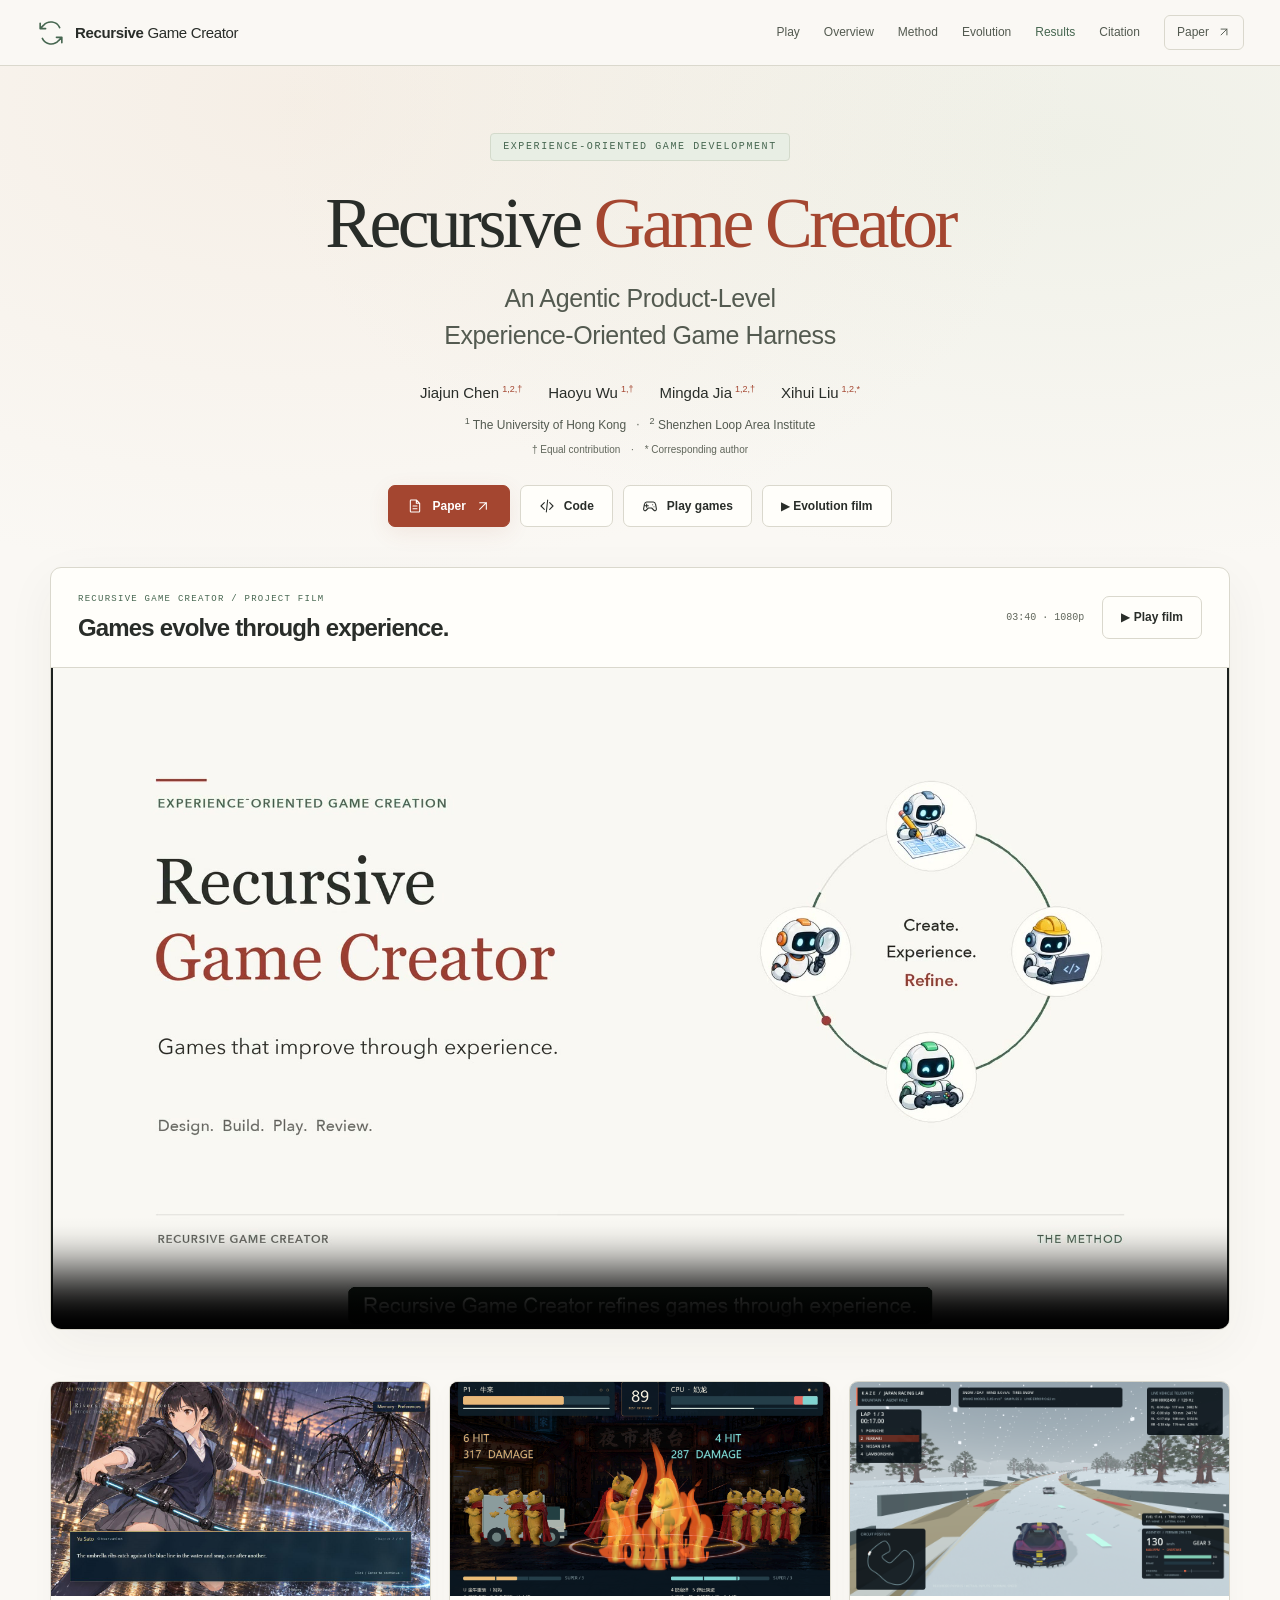
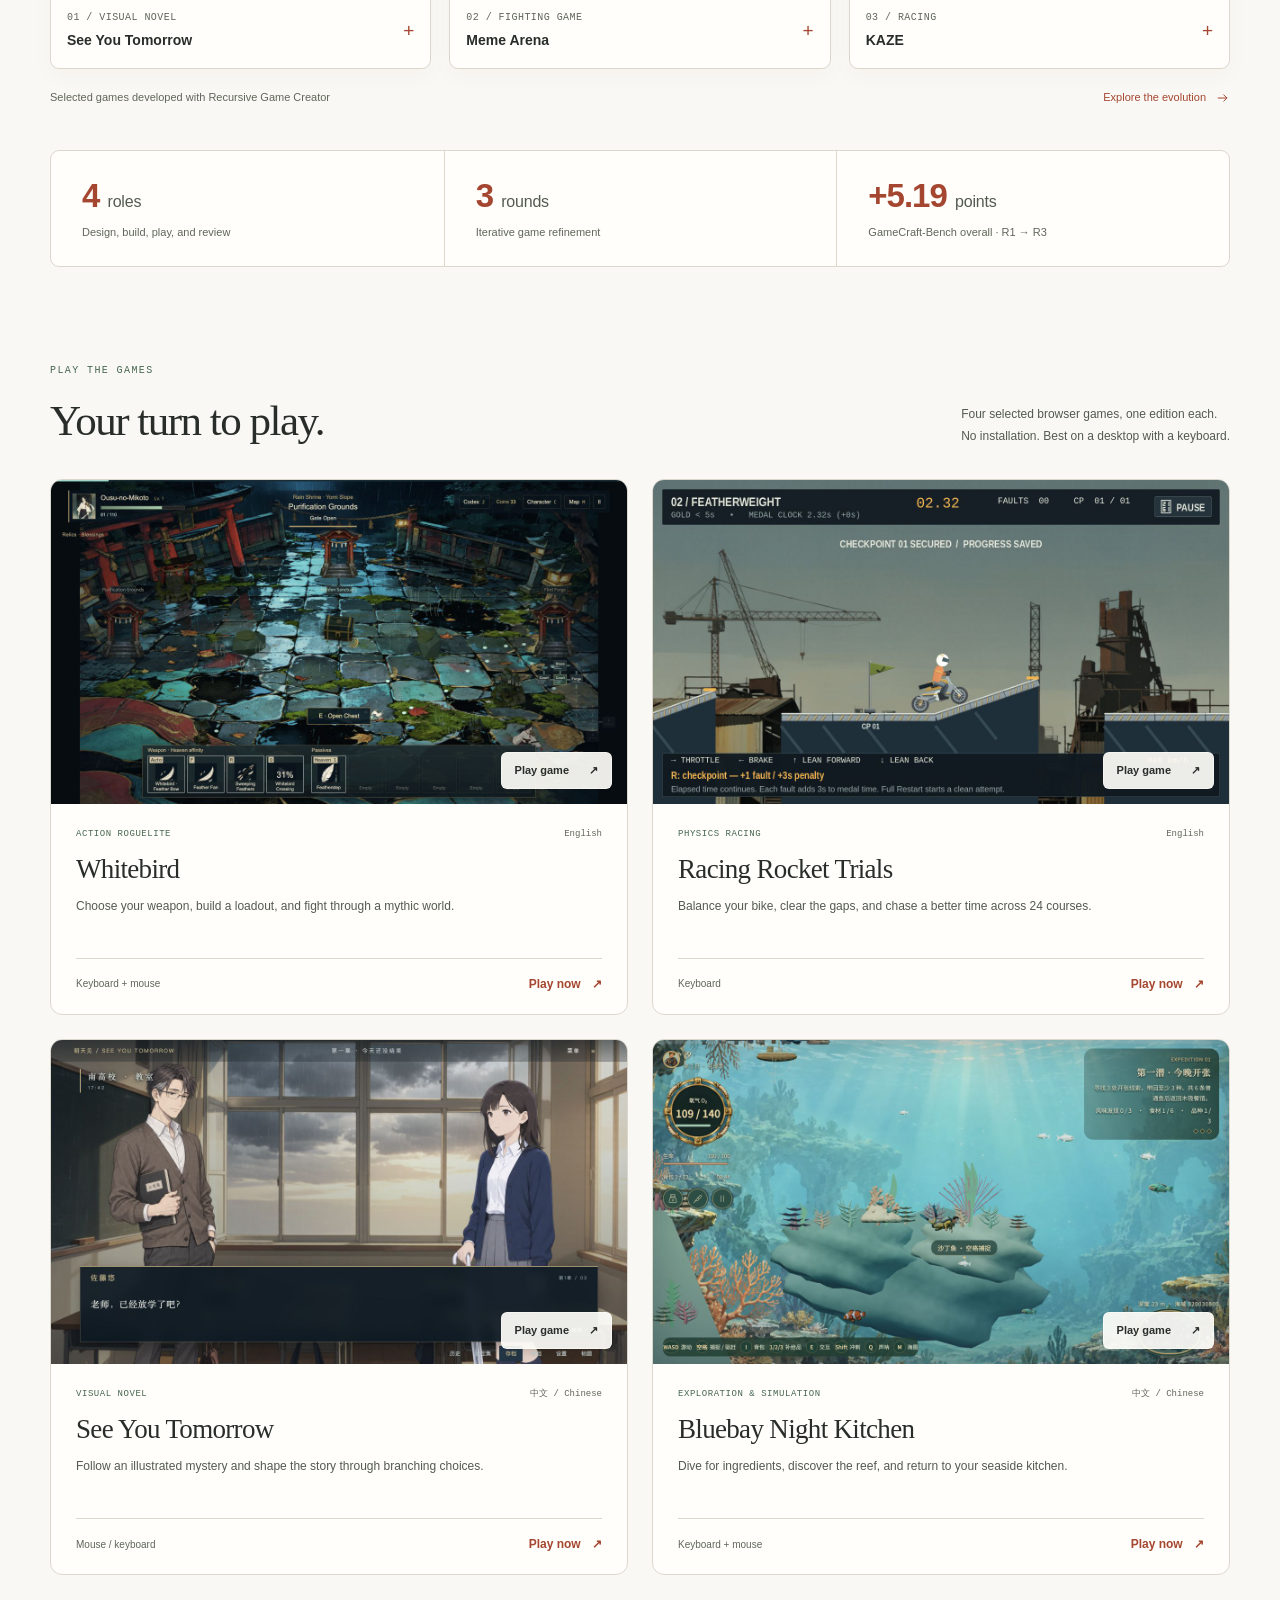
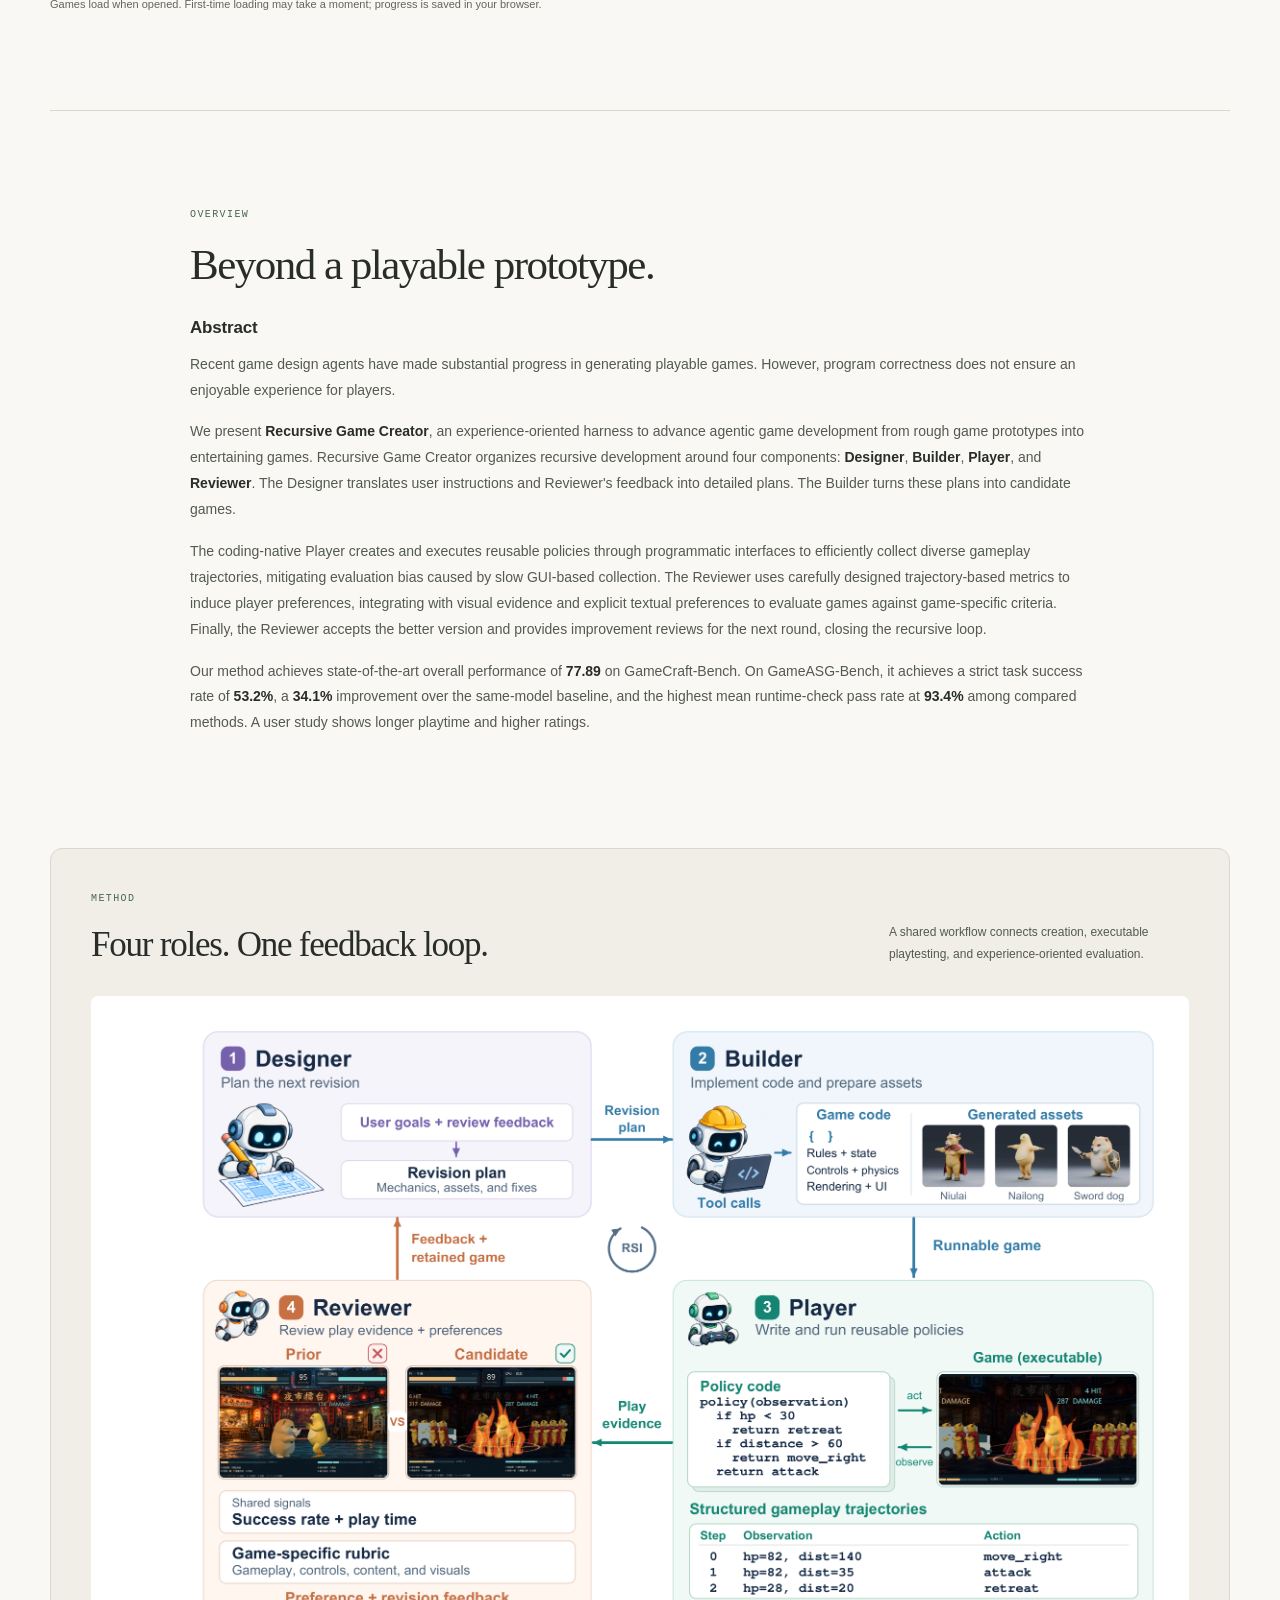
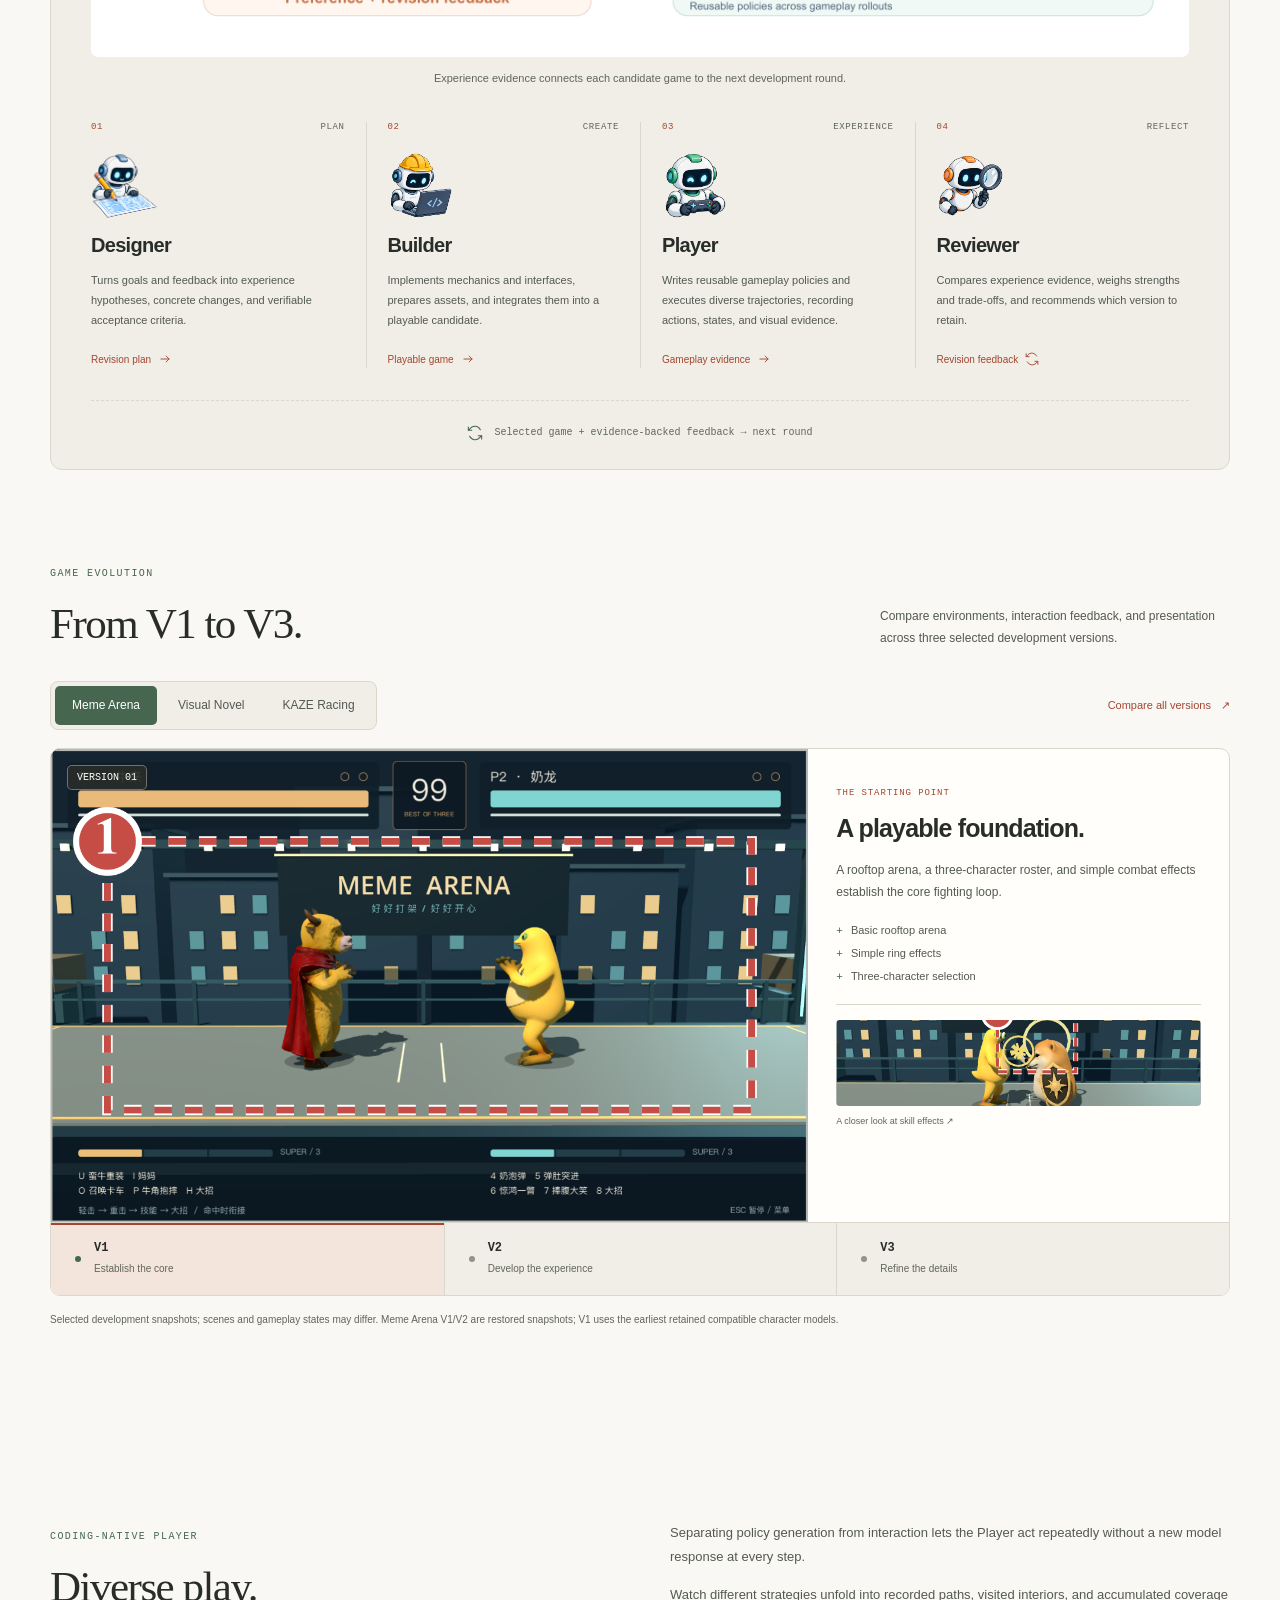
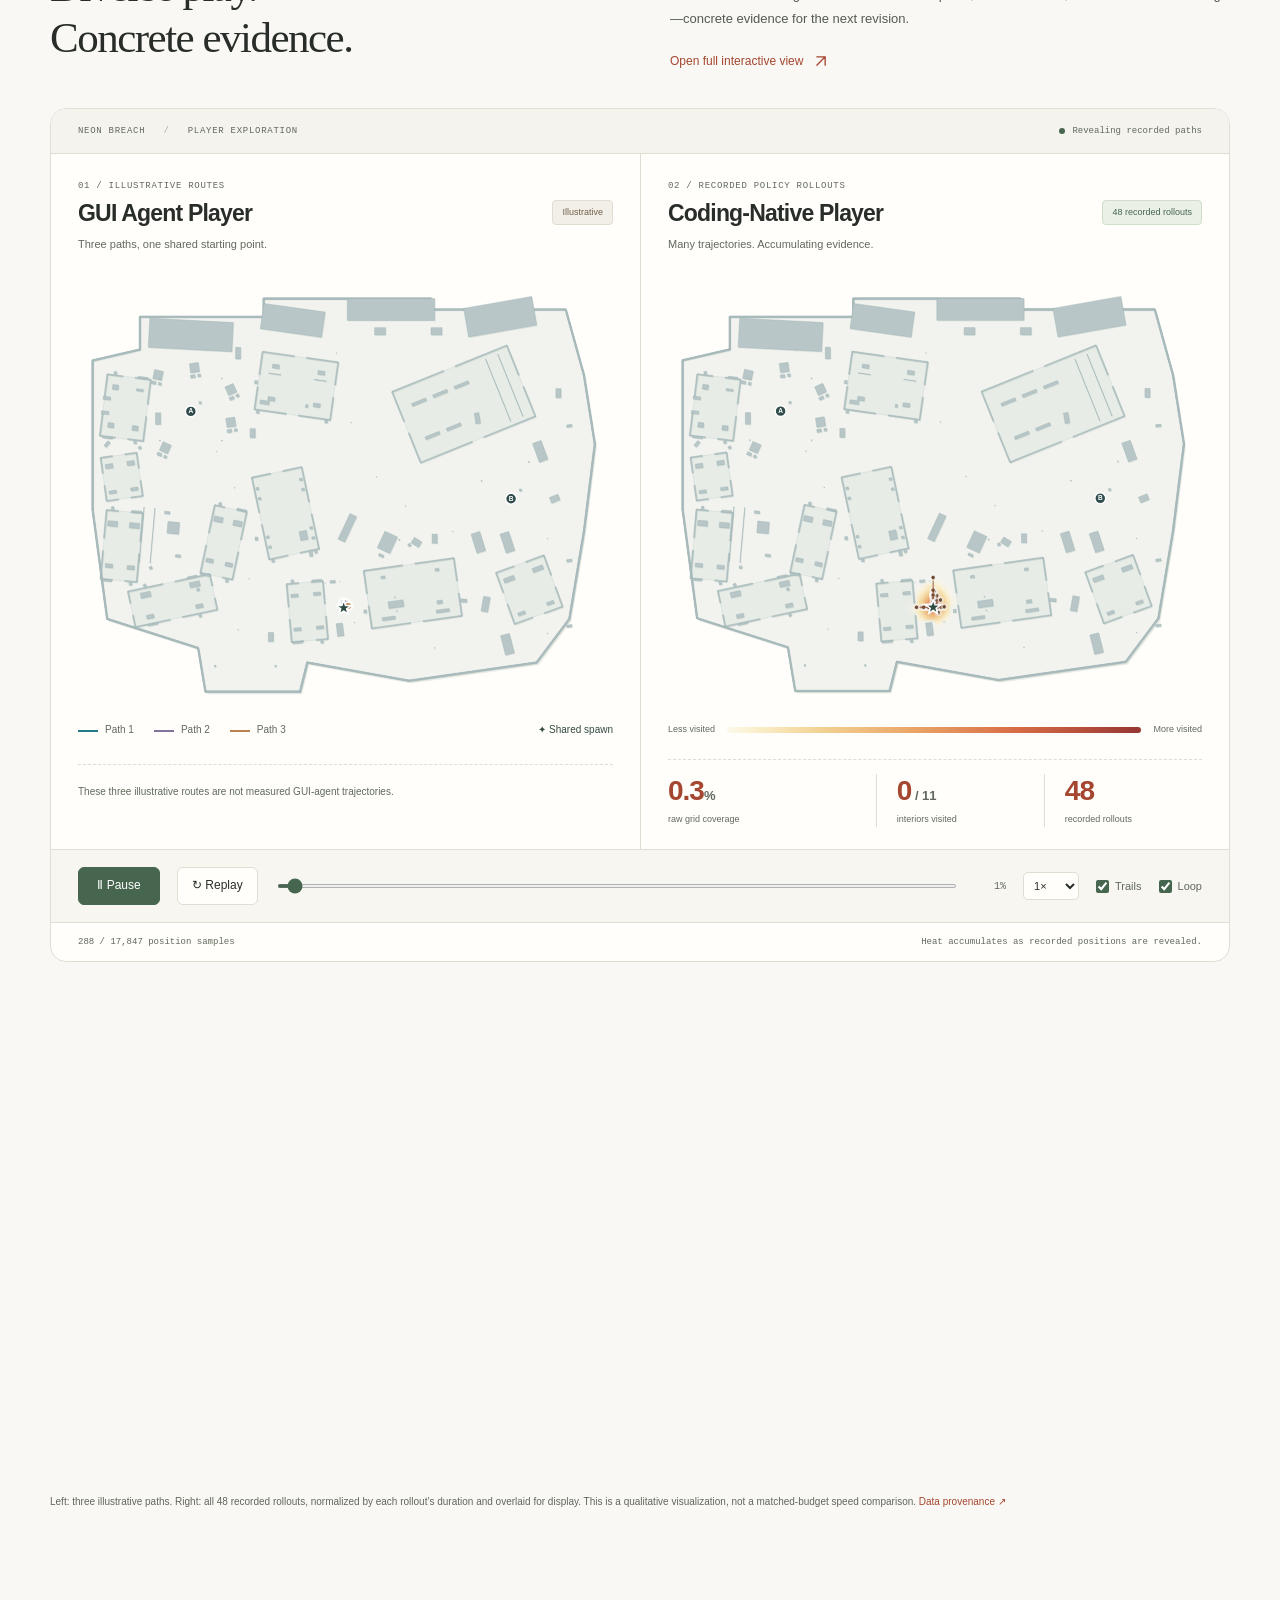
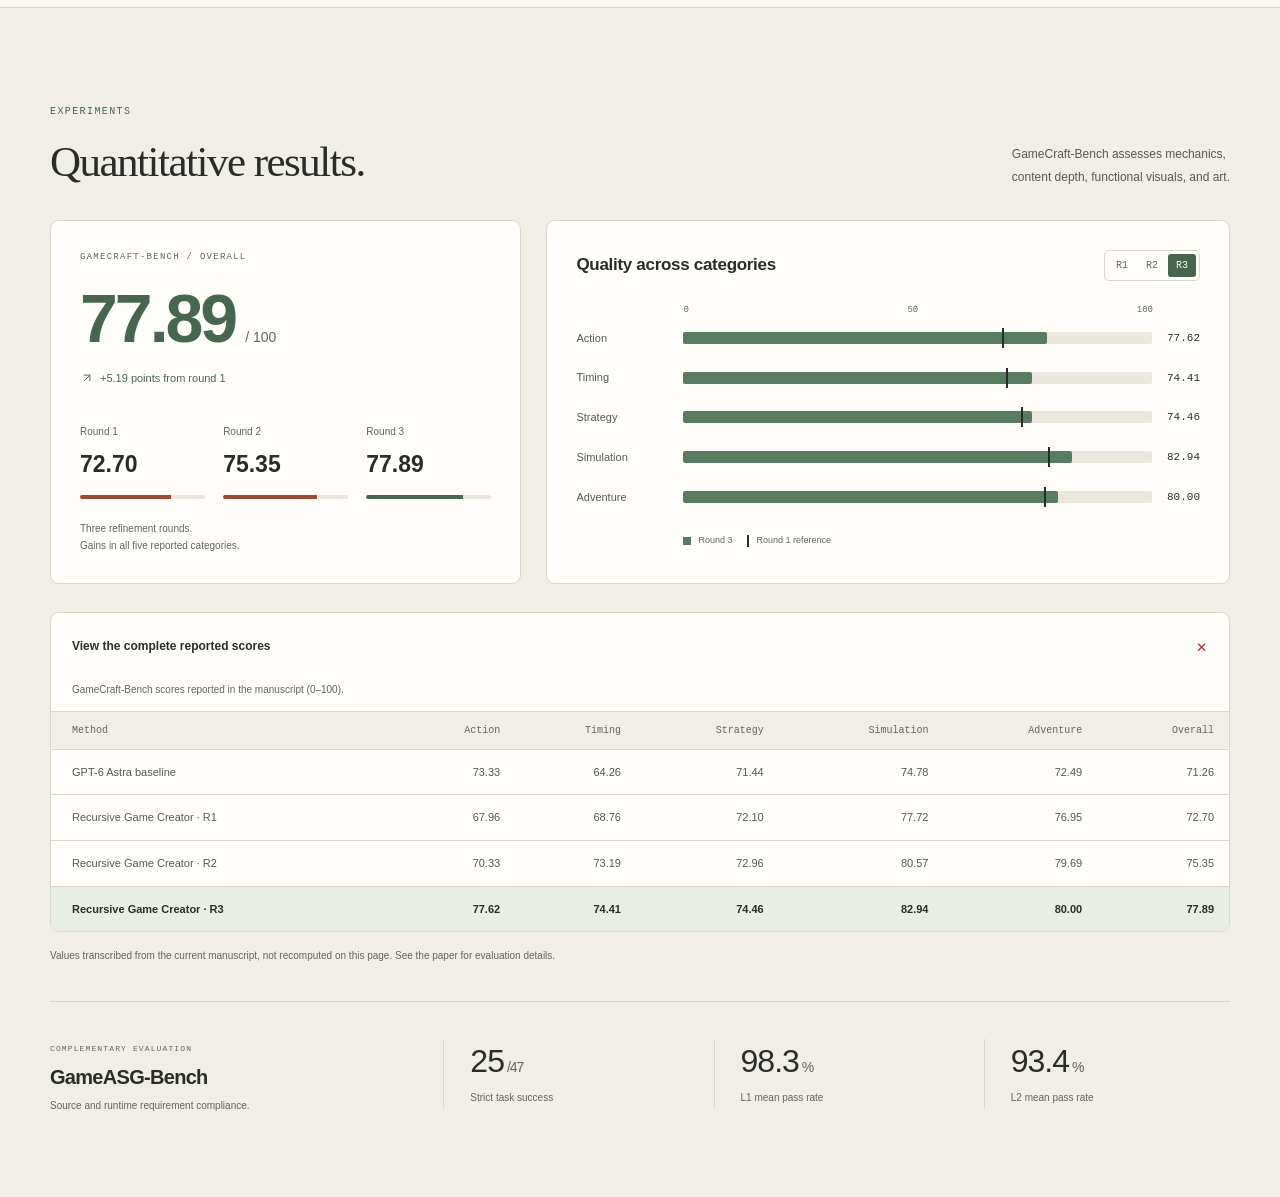
==== commit d18b99b1: "Publish homepage under personal project Pages URL" ====
--- a/index.html
+++ b/index.html
@@ -8,9 +8,9 @@
   <meta property="og:title" content="Recursive Game Creator">
   <meta property="og:description" content="An Agentic Product-Level Experience-Oriented Game Harness.">
   <meta property="og:type" content="website">
-  <meta property="og:url" content="https://rsigamecreator.github.io/">
-  <meta property="og:image" content="https://rsigamecreator.github.io/videos/rgc-evolution-20261007/recursive-game-creator-overview-poster.jpg?rev=clean-gameplay-footer">
-  <link rel="canonical" href="https://rsigamecreator.github.io/">
+  <meta property="og:url" content="https://imbaldy.github.io/recursive-game-creator/">
+  <meta property="og:image" content="https://imbaldy.github.io/recursive-game-creator/videos/rgc-evolution-20261007/recursive-game-creator-overview-poster.jpg?rev=clean-gameplay-footer">
+  <link rel="canonical" href="https://imbaldy.github.io/recursive-game-creator/">
   <title>Recursive Game Creator | Research Project</title>
   <link rel="icon" href="favicon.svg?v=20261005-paper" type="image/svg+xml">
   <link rel="stylesheet" href="styles.css?v=20261007-playable-games">
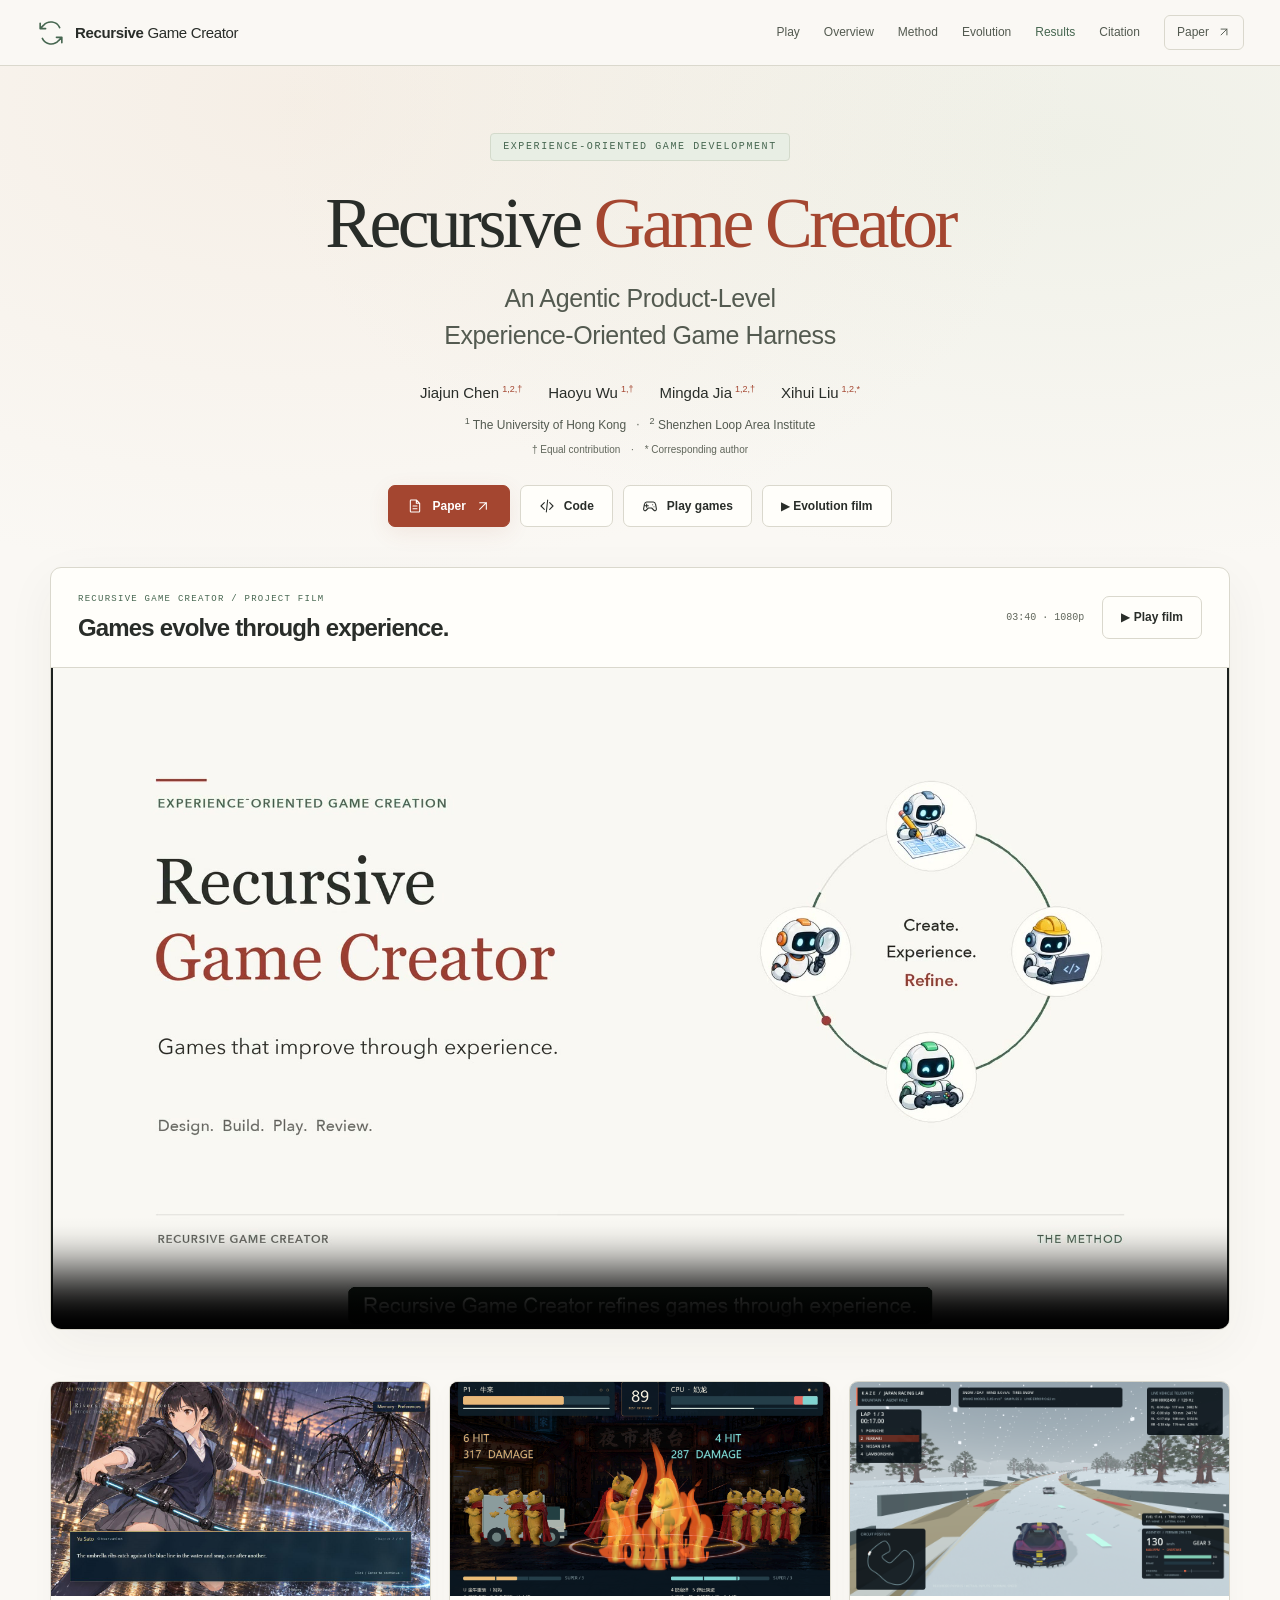
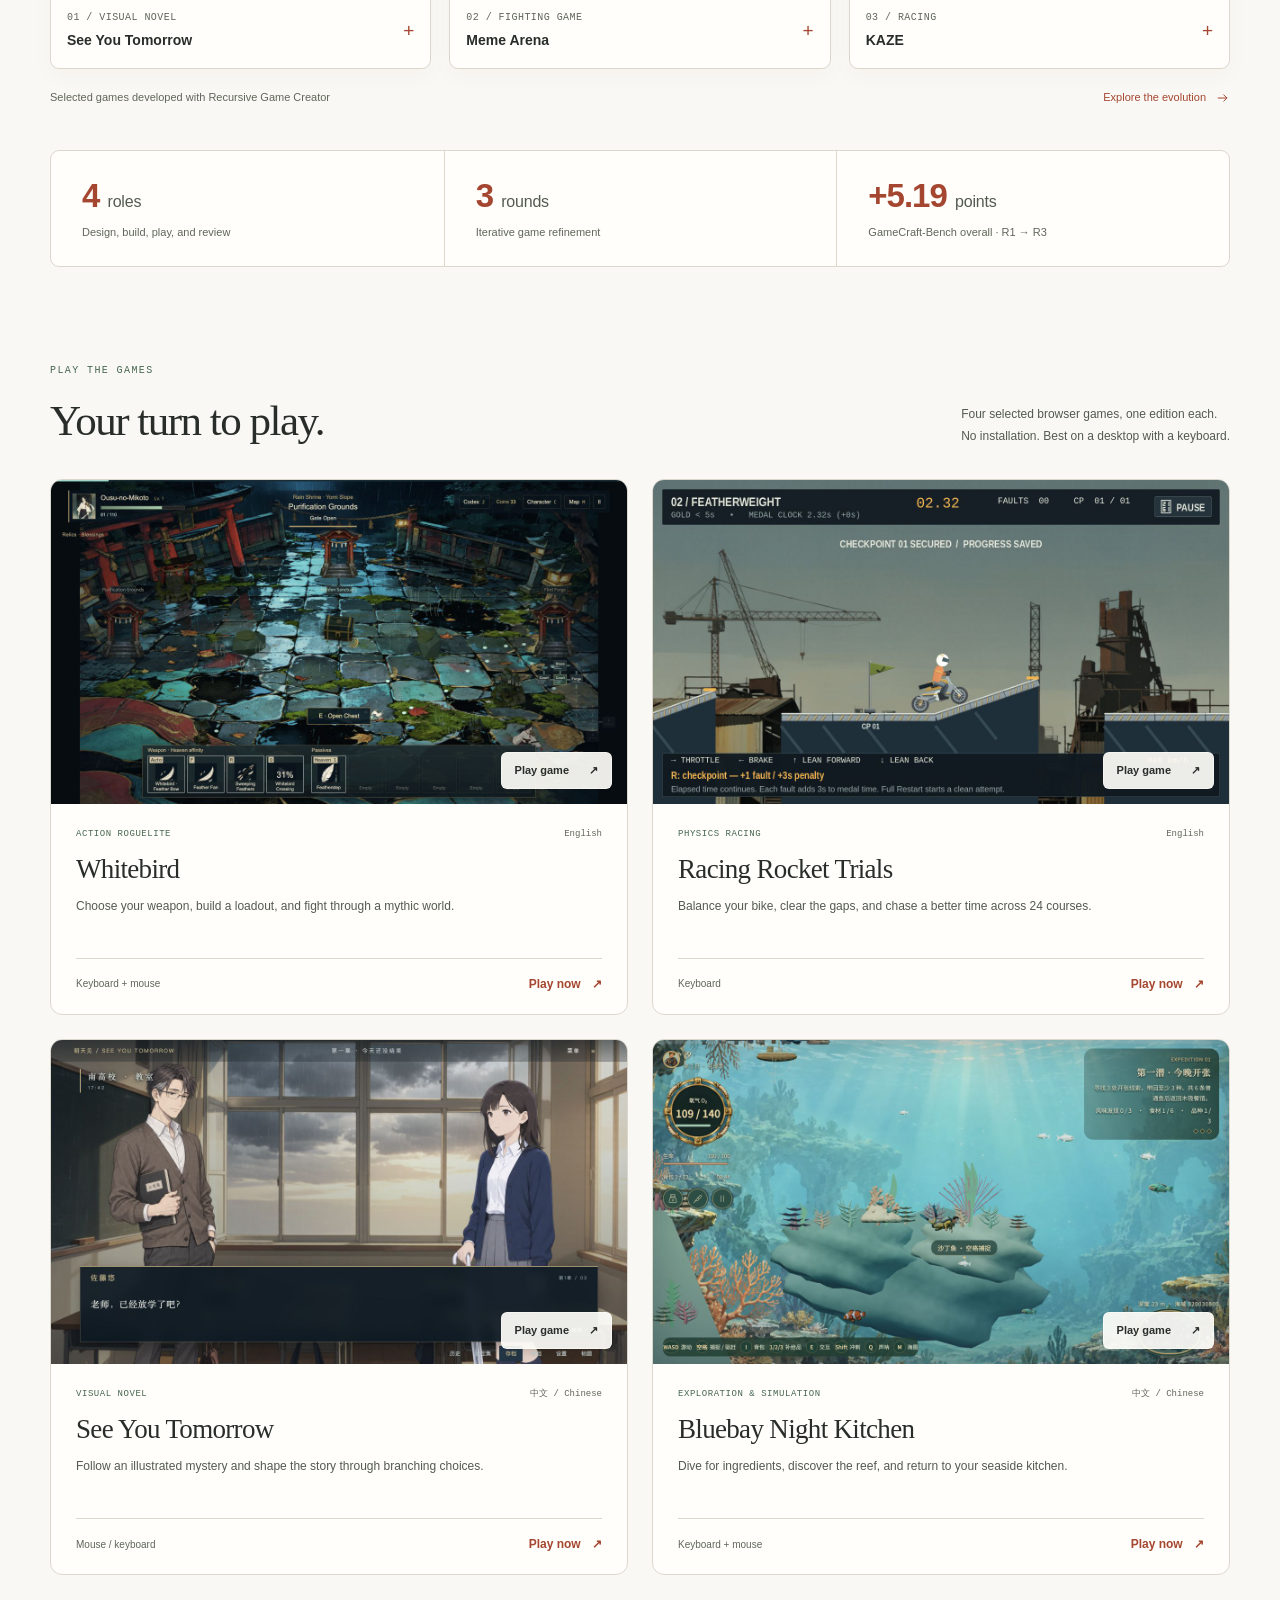
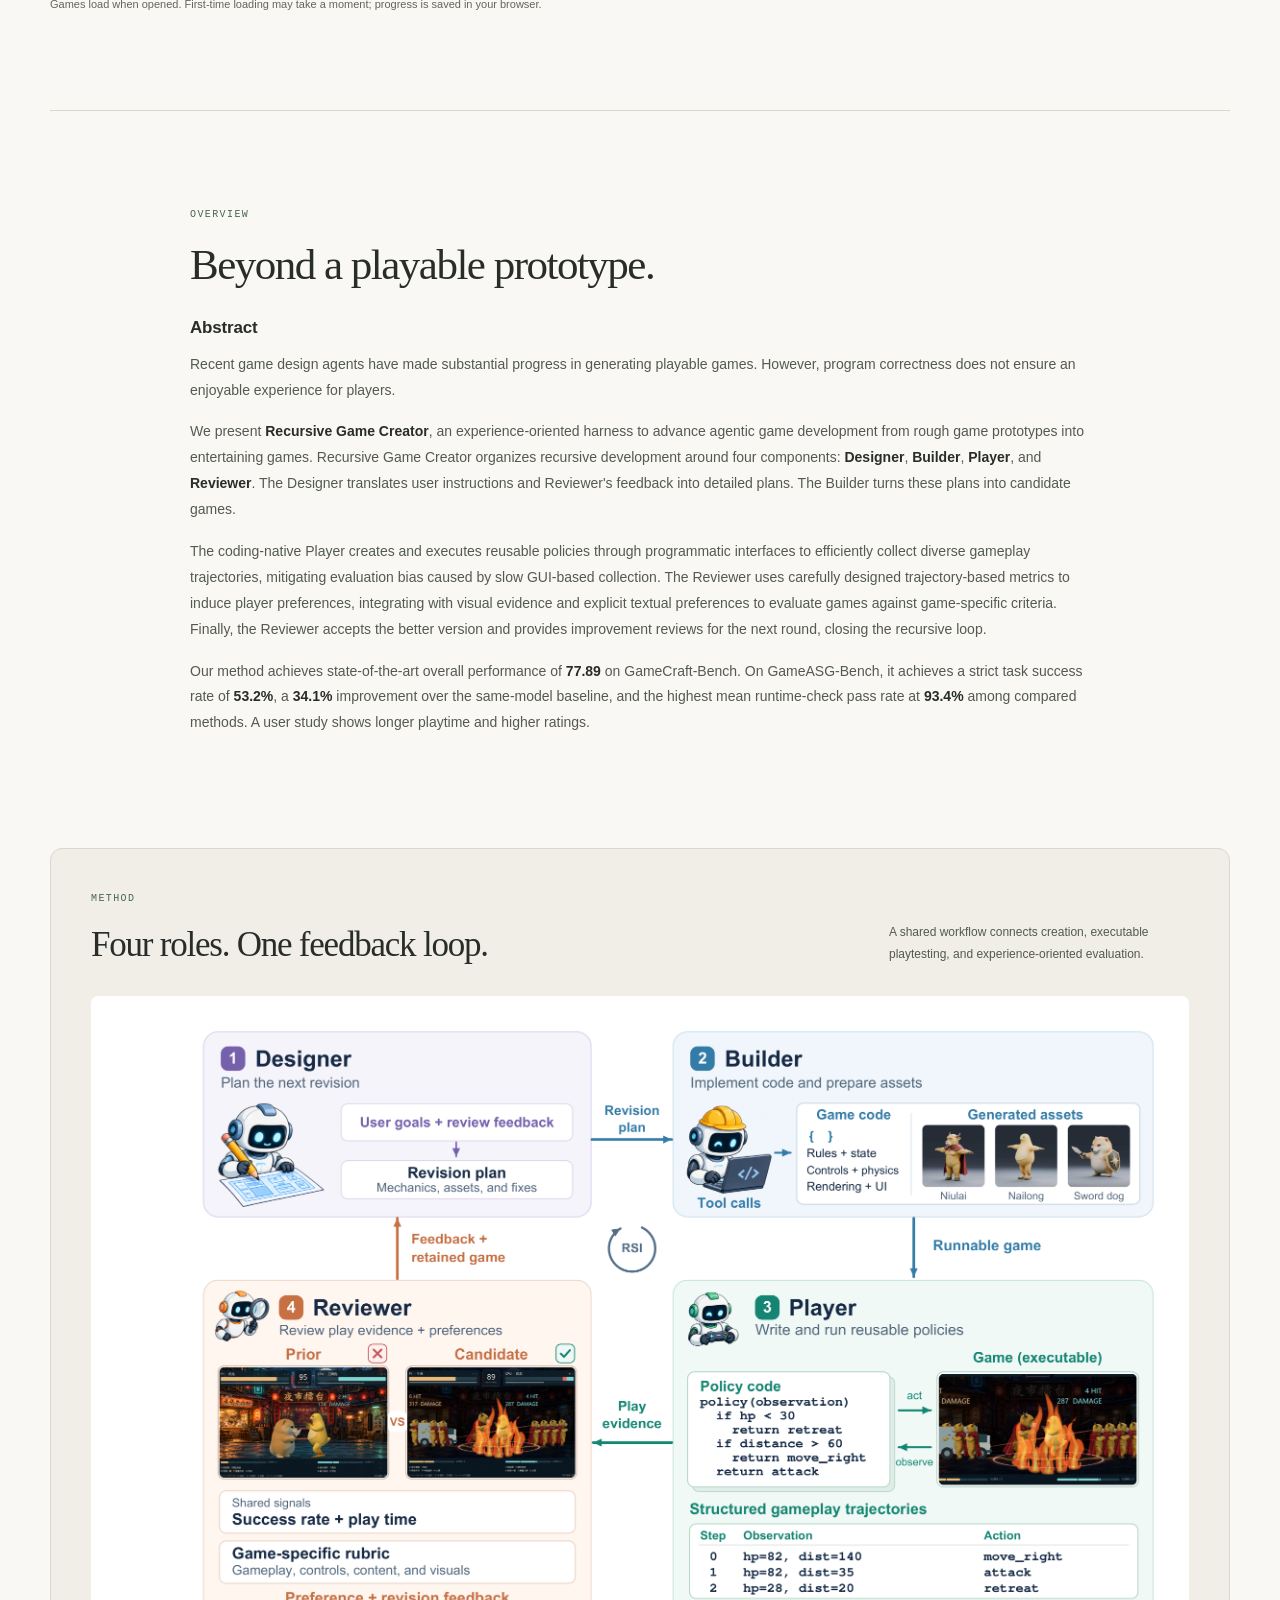
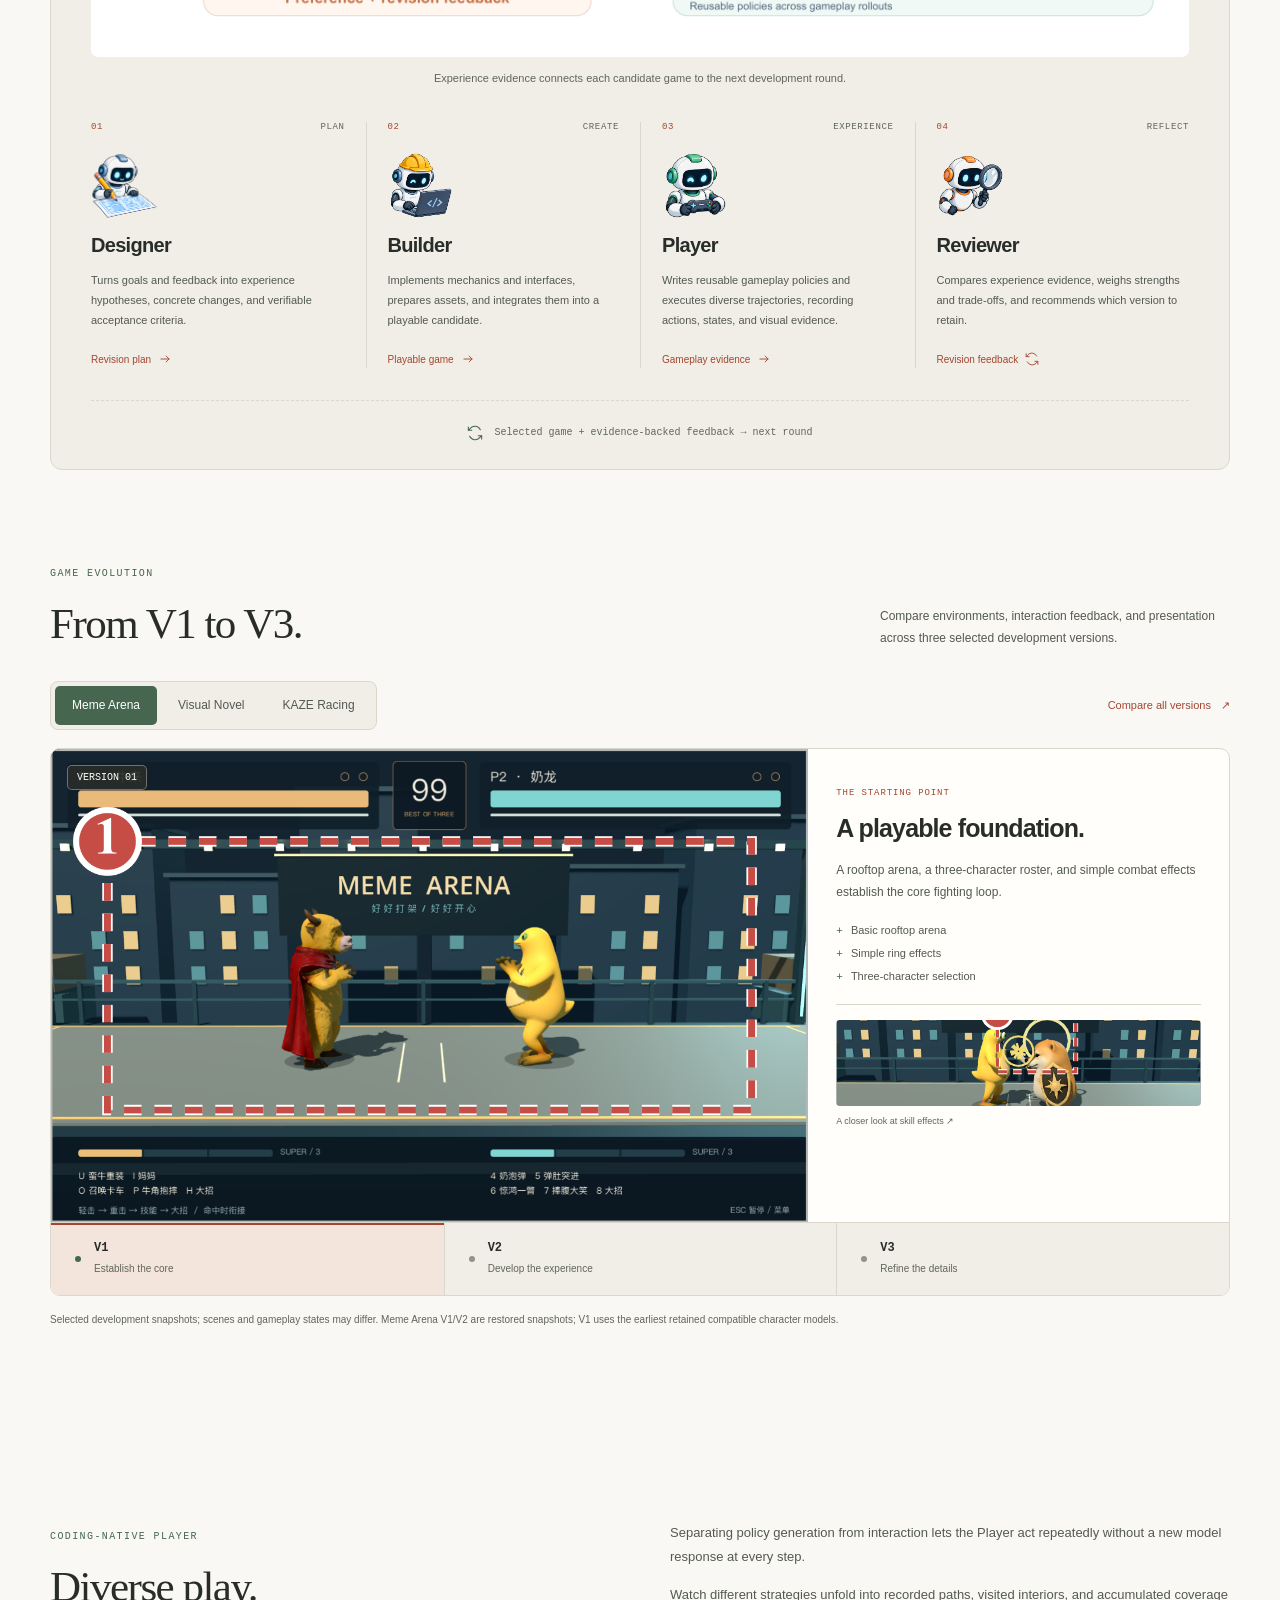
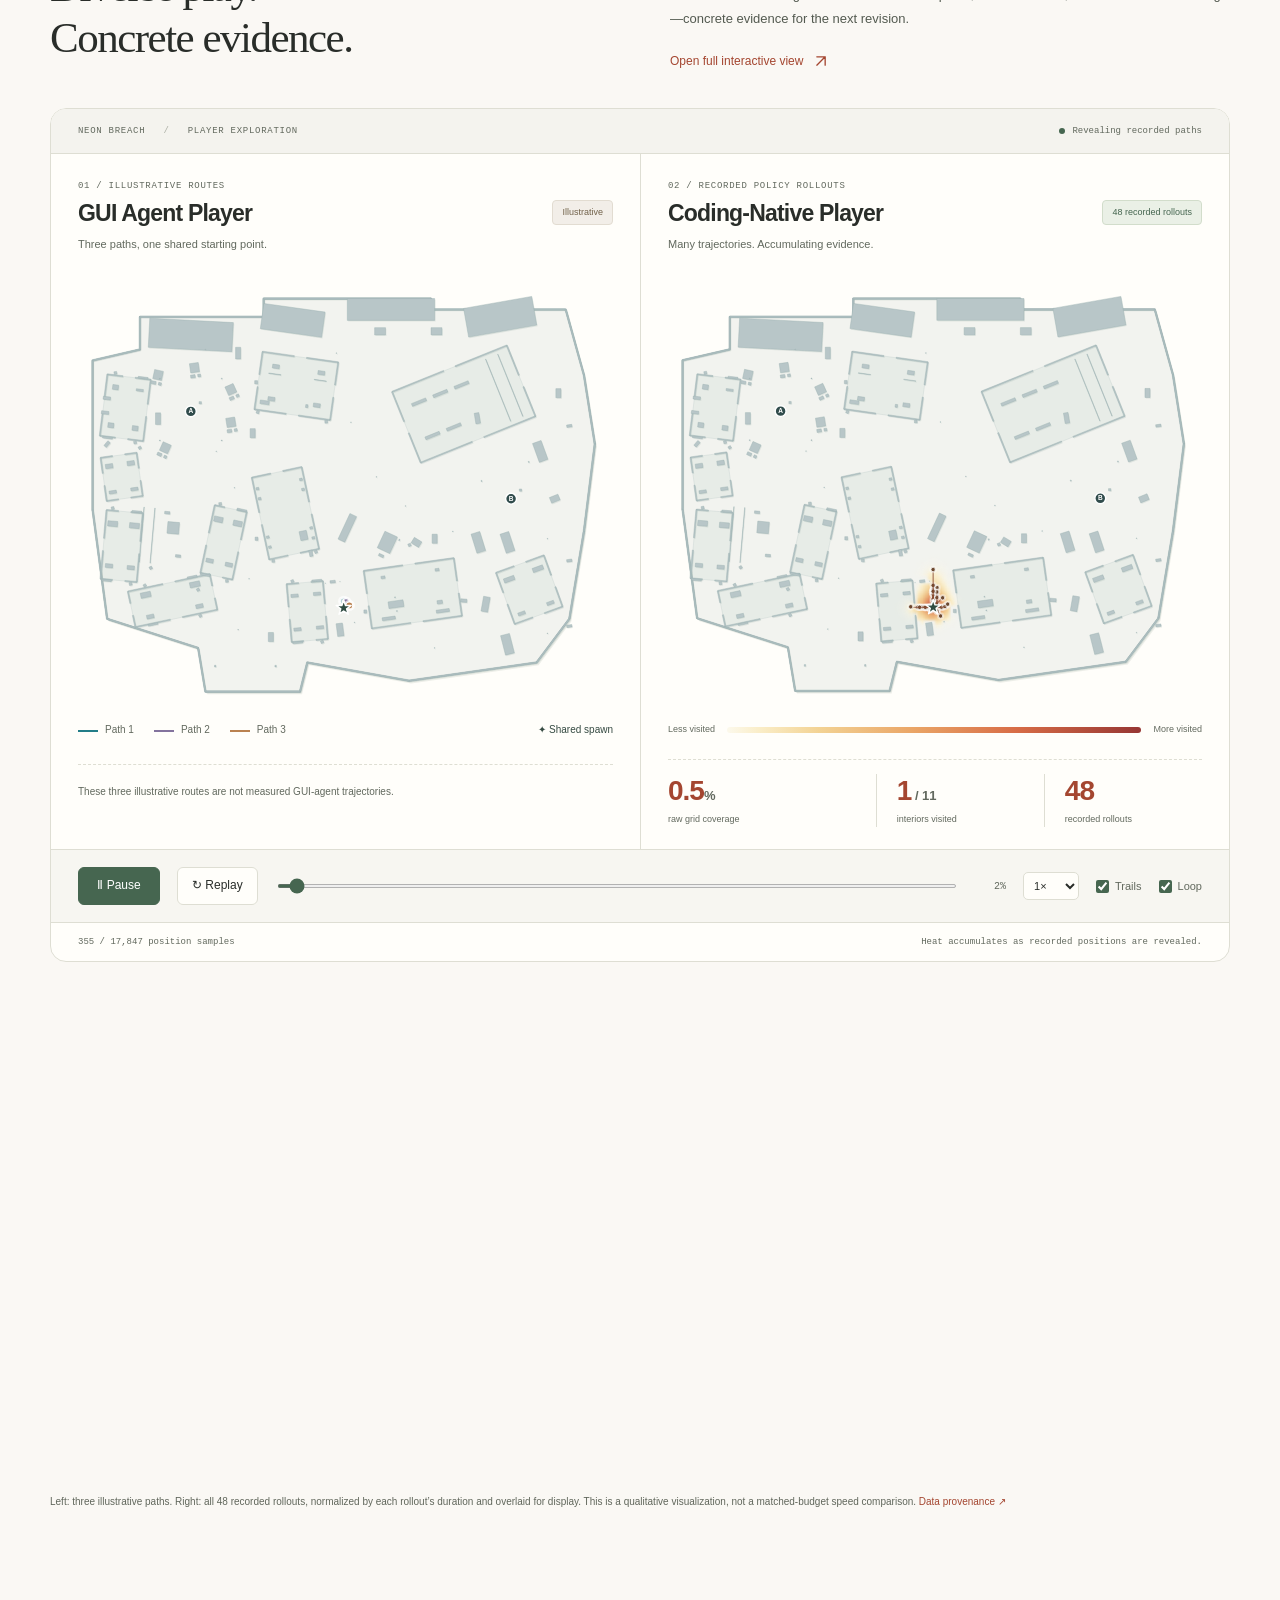
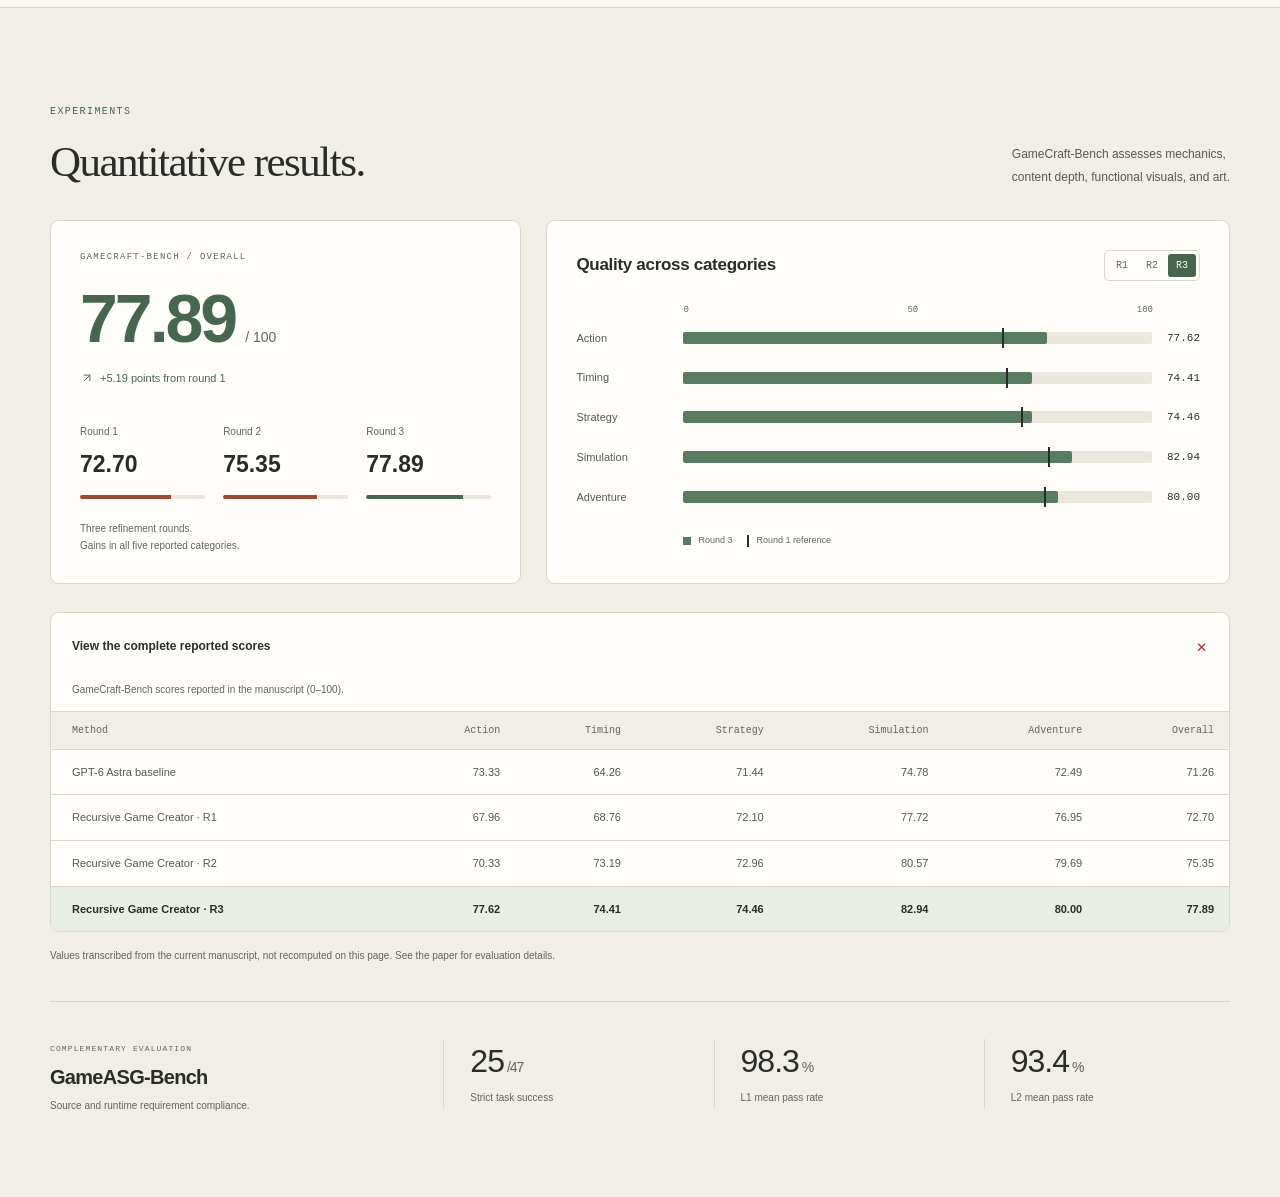
==== commit 8a422e76: "Remove Games link from citation resources" ====
--- a/index.html
+++ b/index.html
@@ -176,7 +176,7 @@
       </div>
     </section>
 
-    <section class="citation-section container-wide" id="citation" aria-labelledby="citation-title"><div class="citation-intro"><p class="eyebrow">RESOURCES</p><h2 id="citation-title">Citation</h2><p>Explore the paper, code, and generated games.</p><div class="citation-links"><a href="https://arxiv.org/abs/2610.08621" target="_blank" rel="noopener">Paper <svg class="icon"><use href="#i-external"/></svg></a><a href="https://github.com/IMBALDY/RSI-GameCreator" target="_blank" rel="noopener">Code <svg class="icon"><use href="#i-external"/></svg></a><a href="https://github.com/RSIGameCreator/gamecraft" target="_blank" rel="noopener">Games <svg class="icon"><use href="#i-external"/></svg></a></div></div><div class="bibtex-block"><div class="bibtex-header"><span>BIBTEX</span><button id="copy-citation"><svg class="icon"><use href="#i-copy"/></svg><span>Copy citation</span></button></div><pre id="bibtex">@misc{chen2026recursivegamecreatoragentic,
+    <section class="citation-section container-wide" id="citation" aria-labelledby="citation-title"><div class="citation-intro"><p class="eyebrow">RESOURCES</p><h2 id="citation-title">Citation</h2><p>Explore the paper, code, and generated games.</p><div class="citation-links"><a href="https://arxiv.org/abs/2610.08621" target="_blank" rel="noopener">Paper <svg class="icon"><use href="#i-external"/></svg></a><a href="https://github.com/IMBALDY/RSI-GameCreator" target="_blank" rel="noopener">Code <svg class="icon"><use href="#i-external"/></svg></a></div></div><div class="bibtex-block"><div class="bibtex-header"><span>BIBTEX</span><button id="copy-citation"><svg class="icon"><use href="#i-copy"/></svg><span>Copy citation</span></button></div><pre id="bibtex">@misc{chen2026recursivegamecreatoragentic,
       title={Recursive Game Creator: An Agentic Product-Level Experience-Oriented Game Harness},
       author={Jiajun Chen and Haoyu Wu and Mingda Jia and Xihui Liu},
       year={2026},
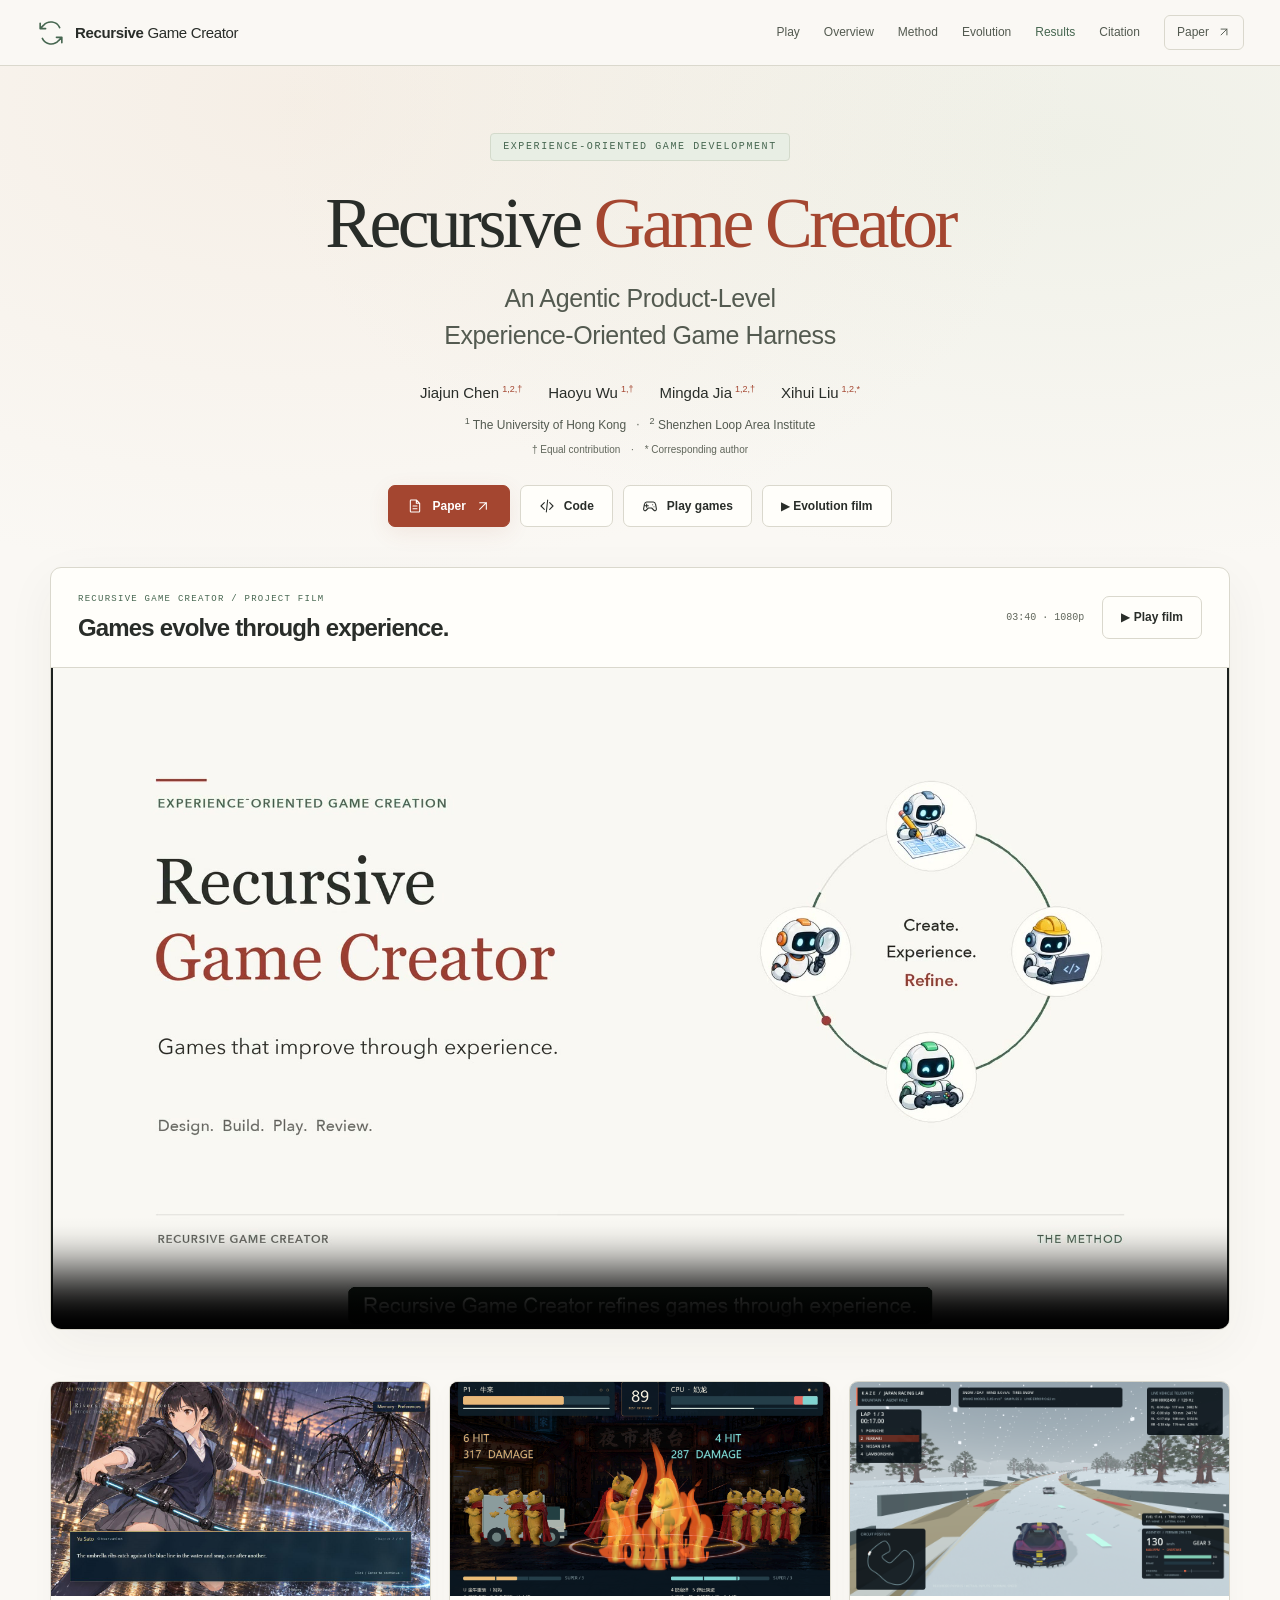
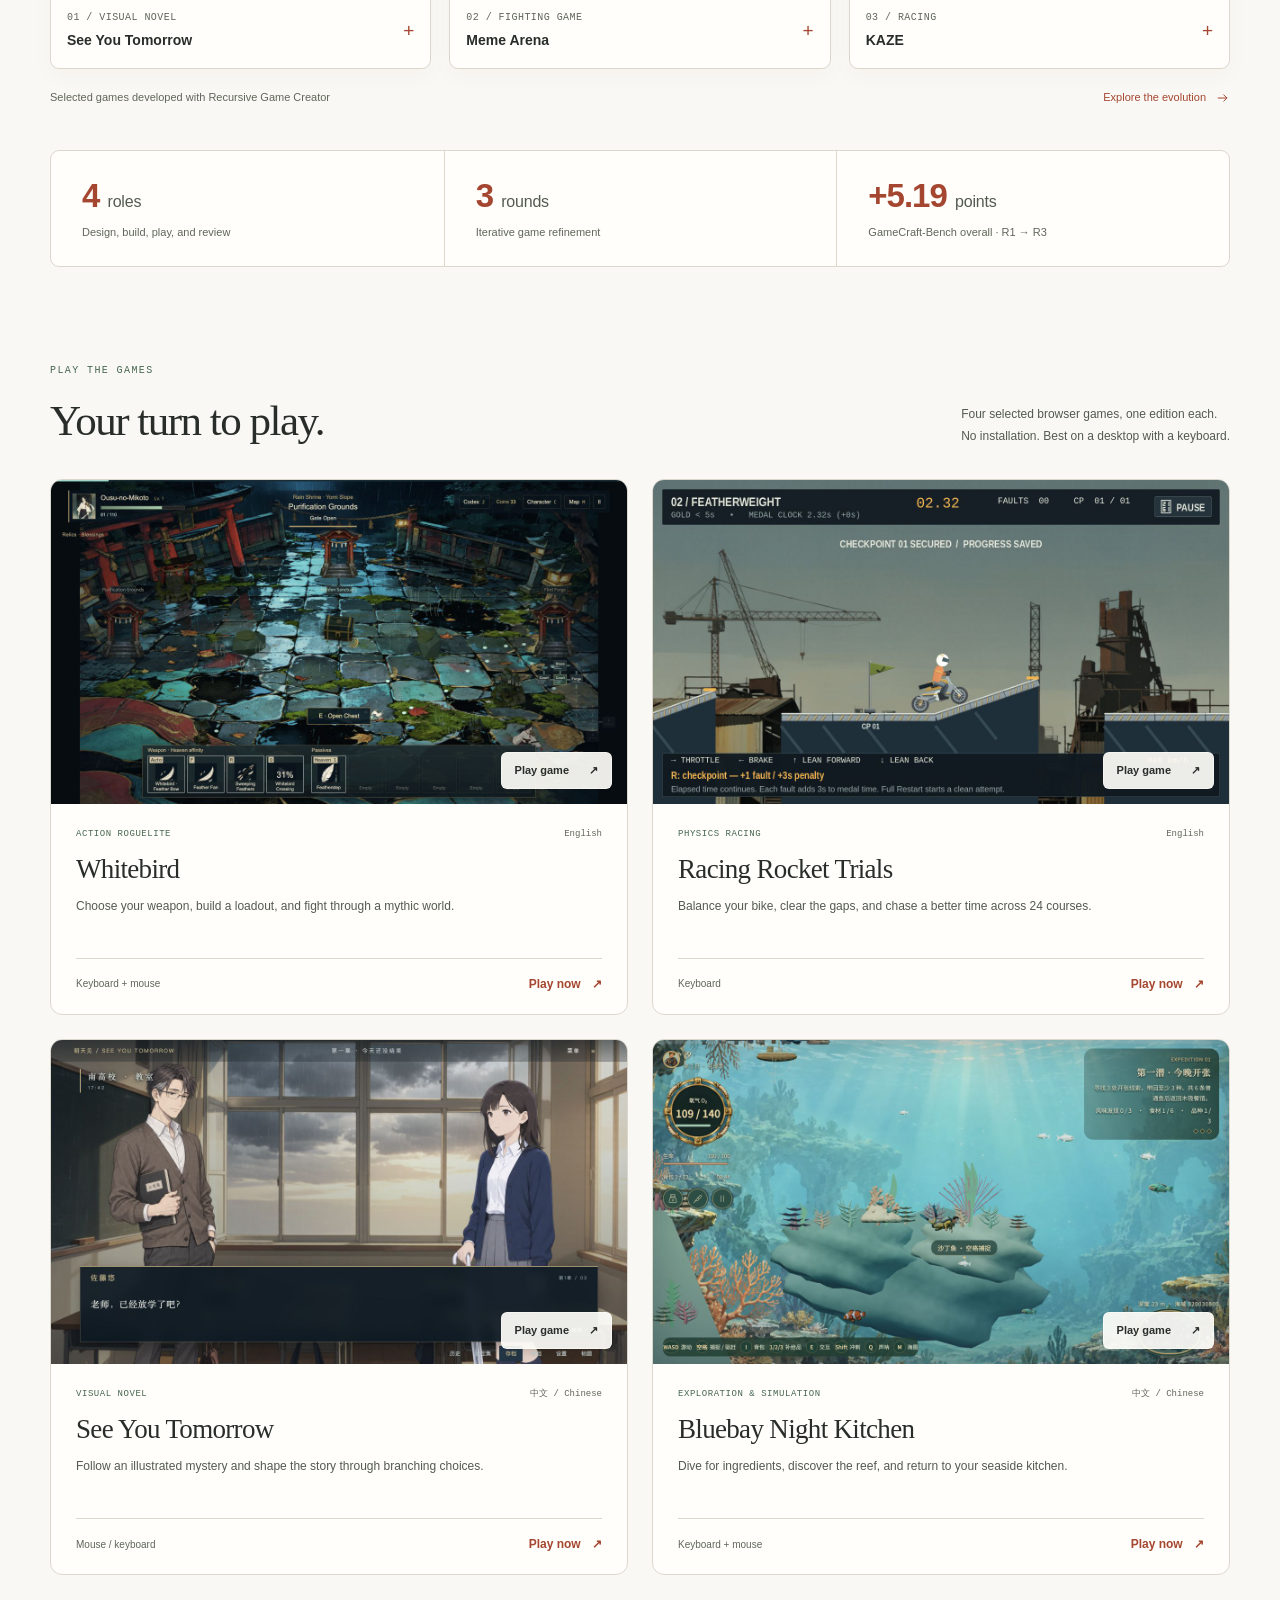
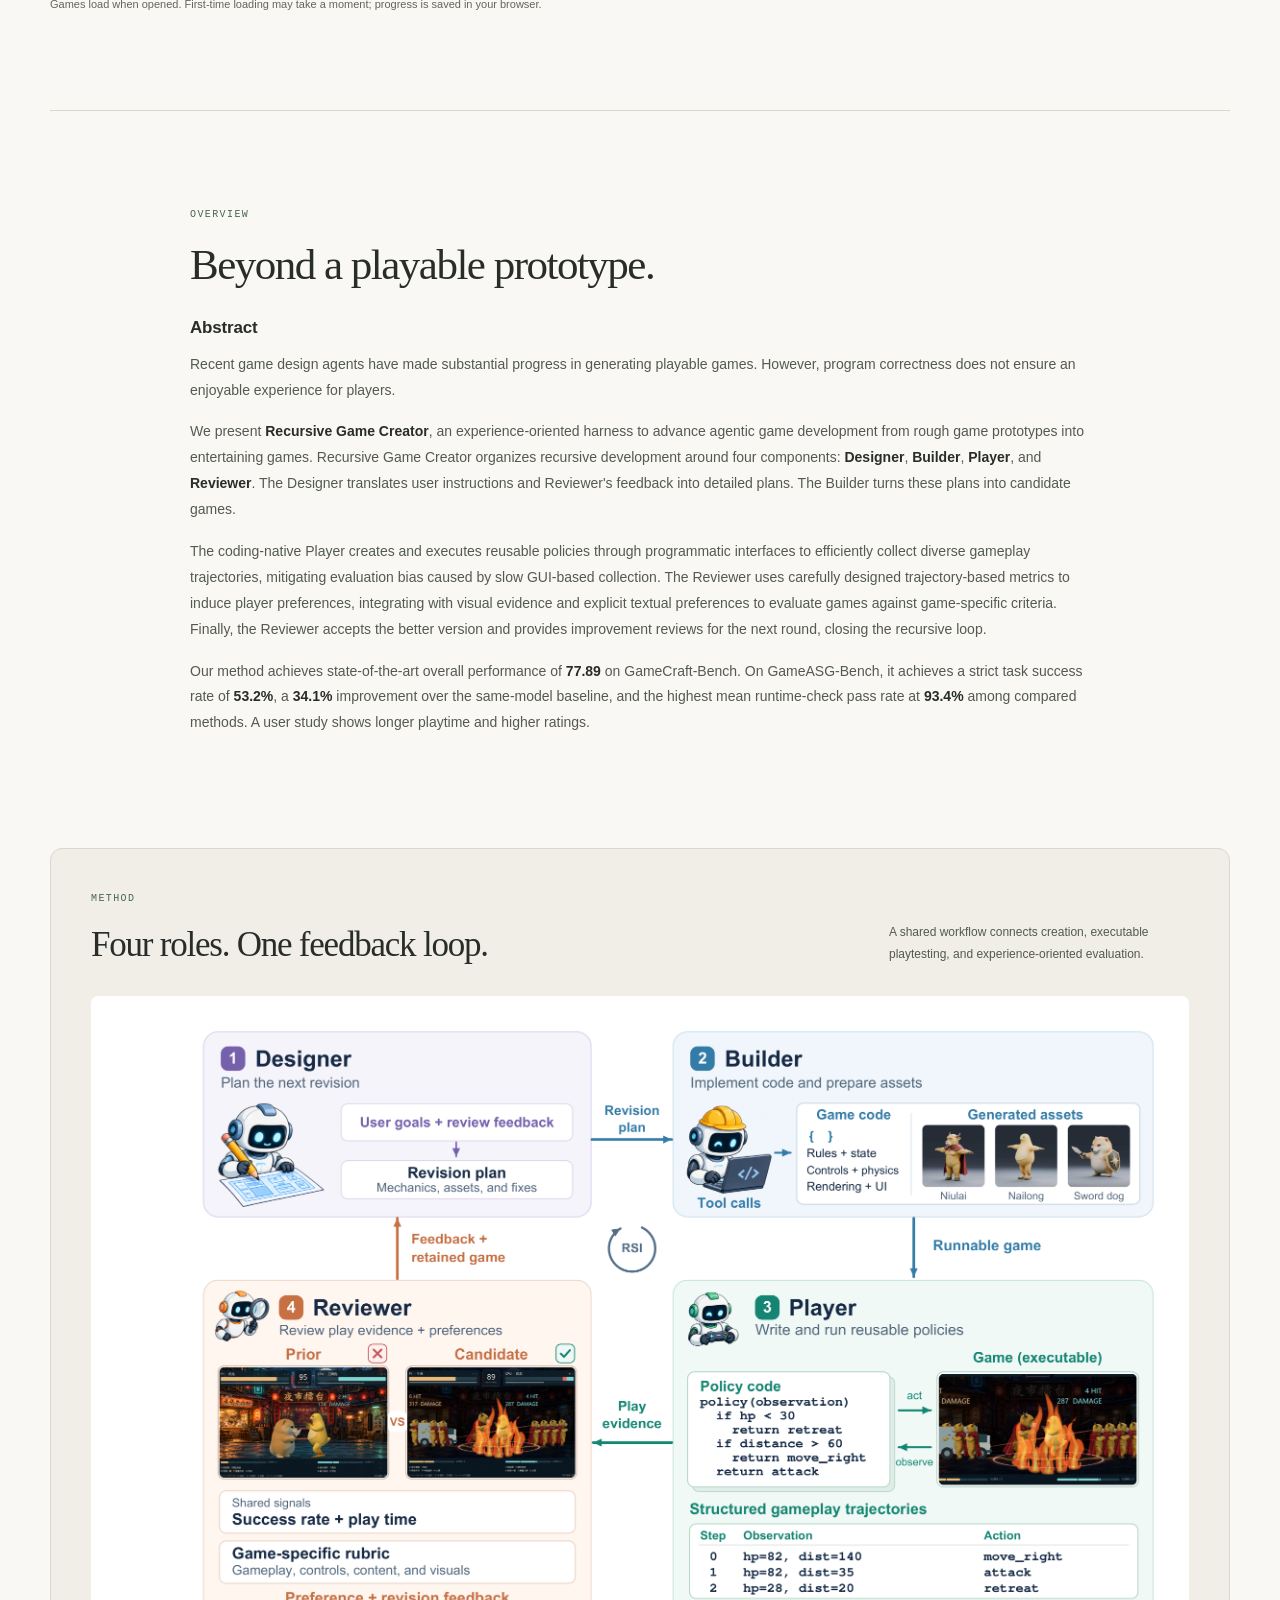
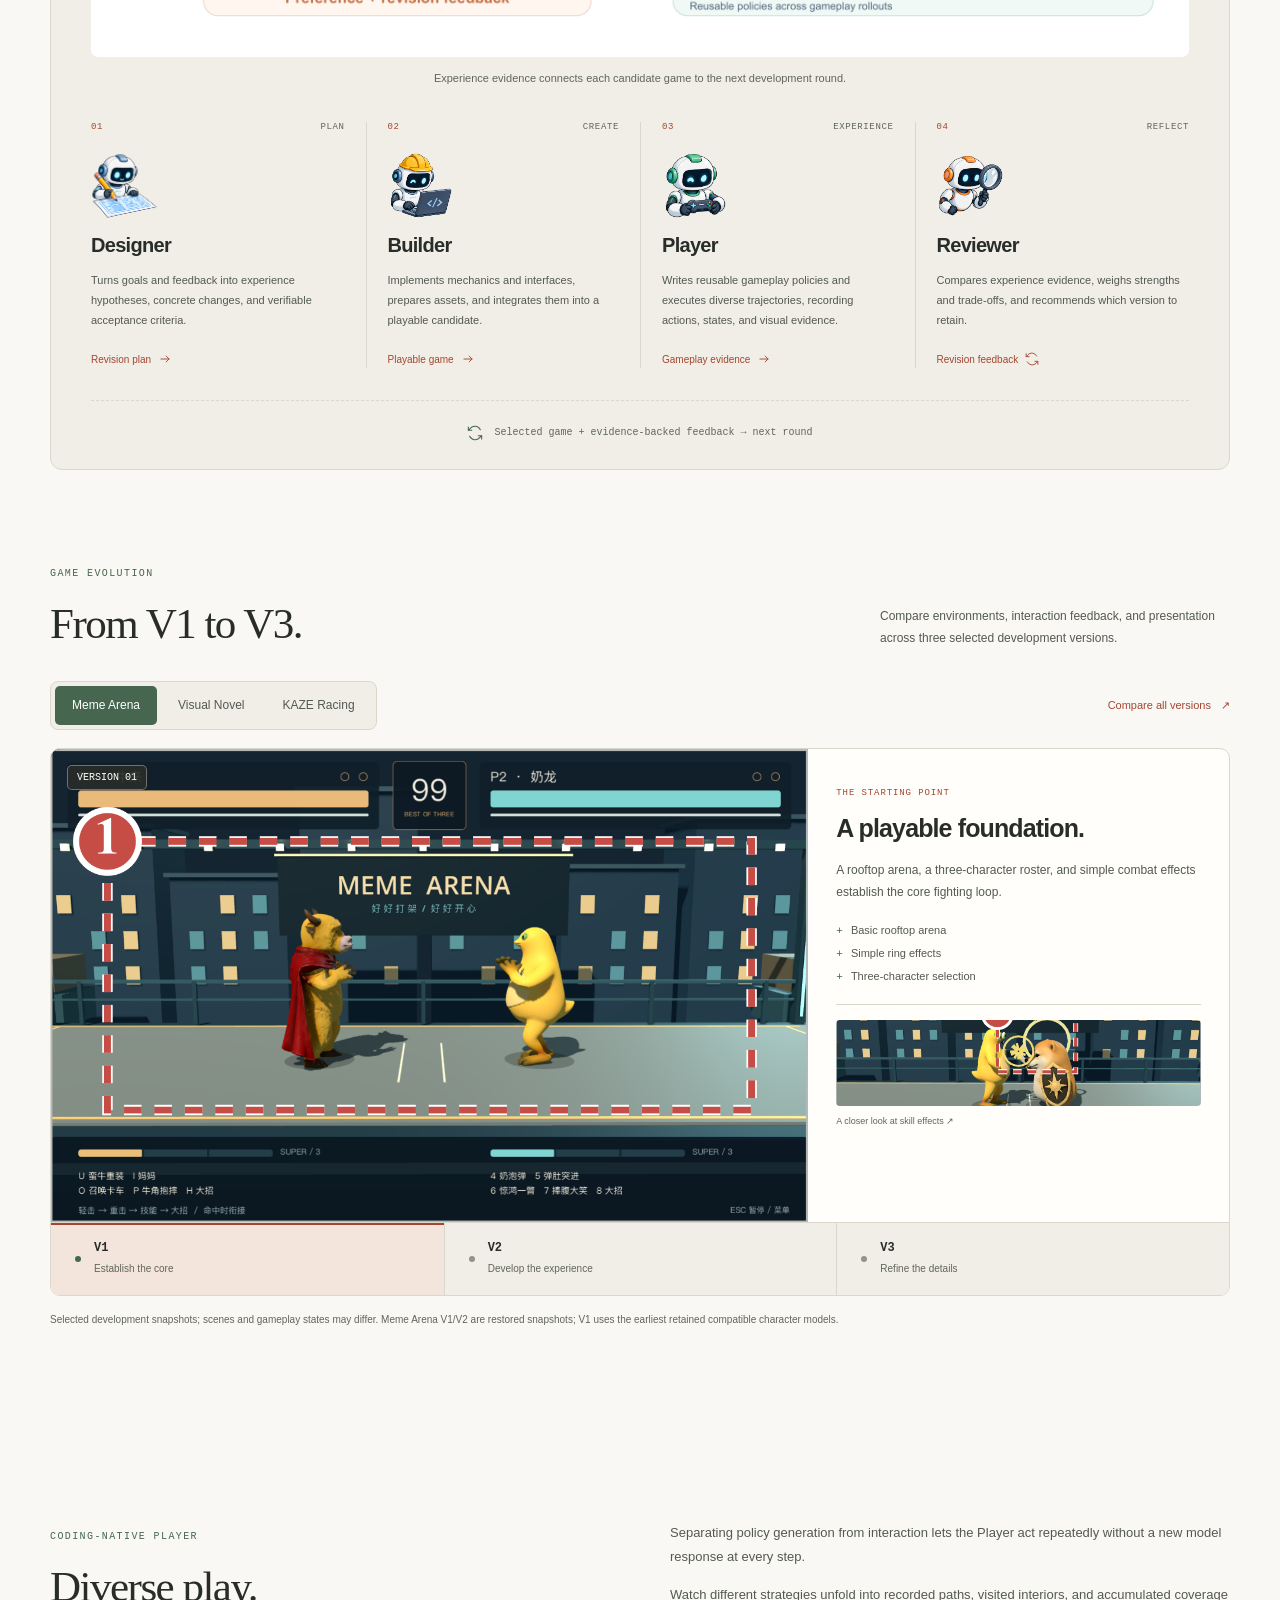
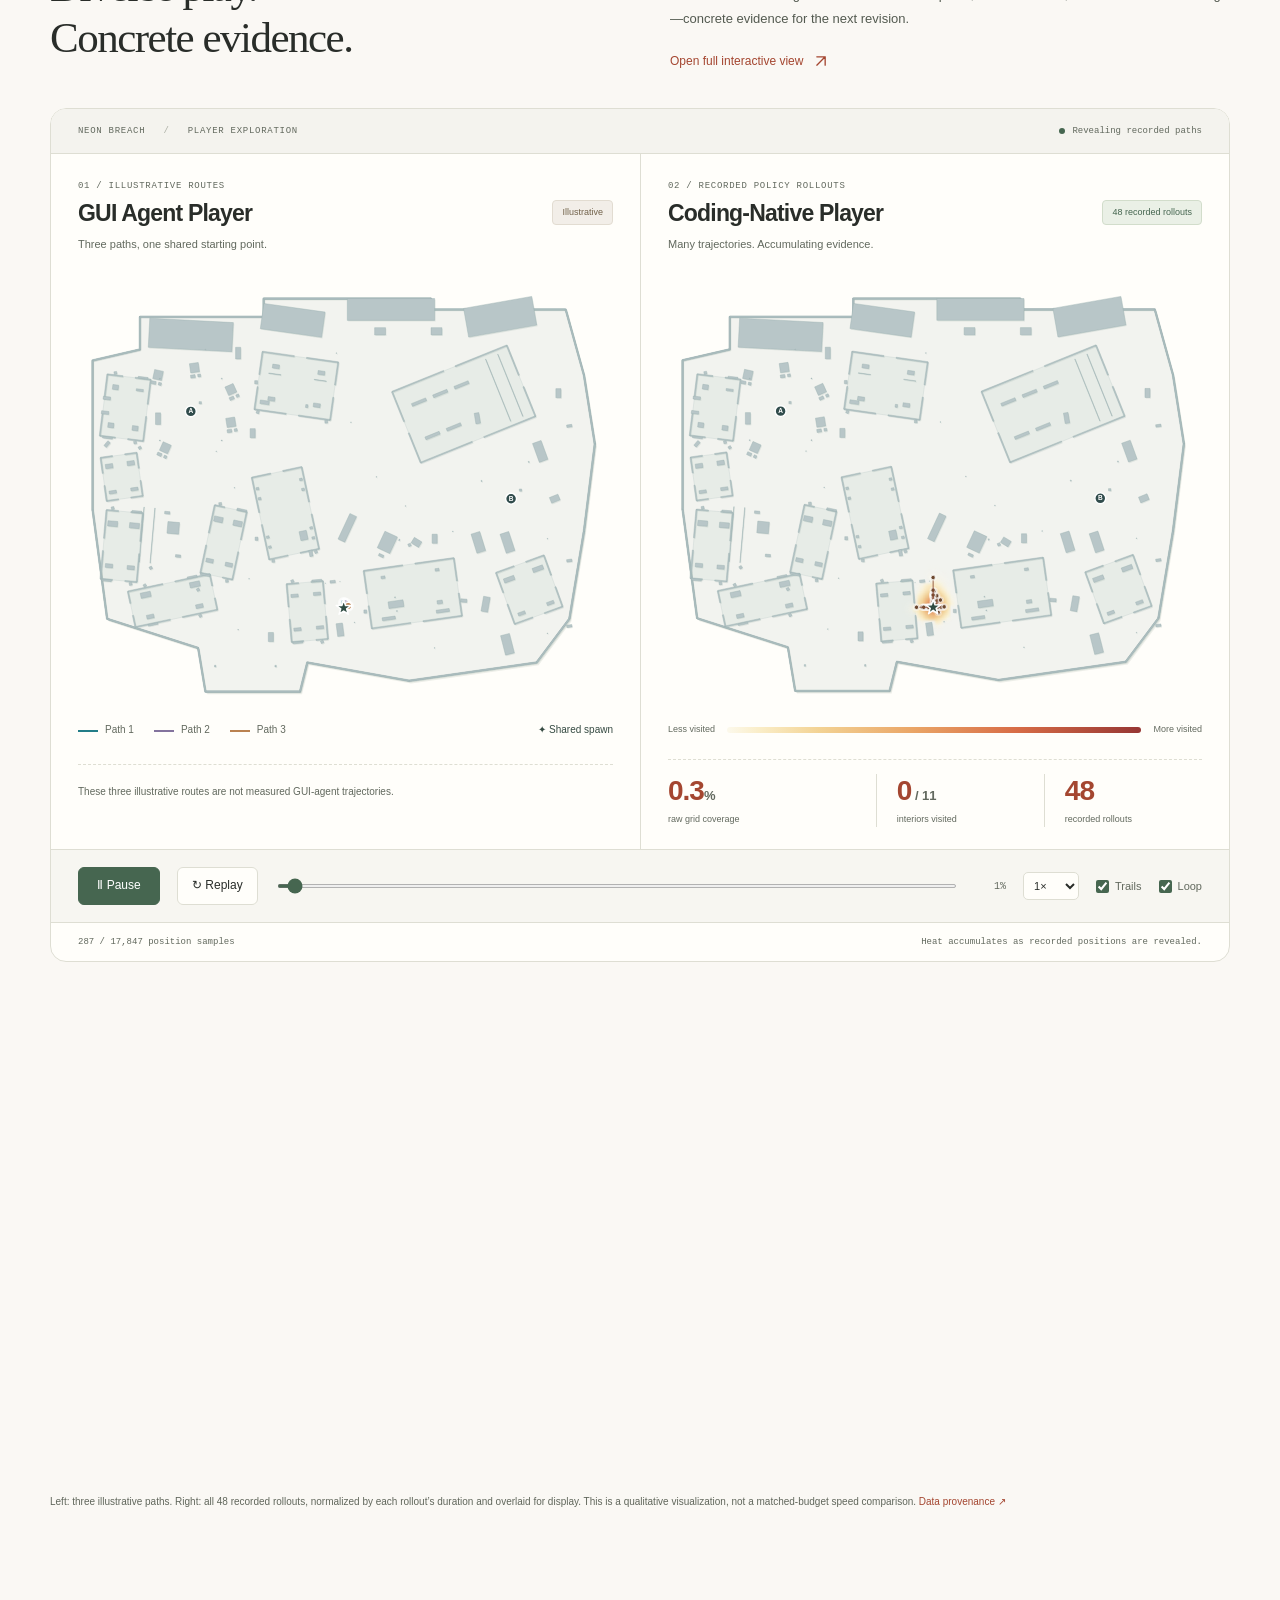
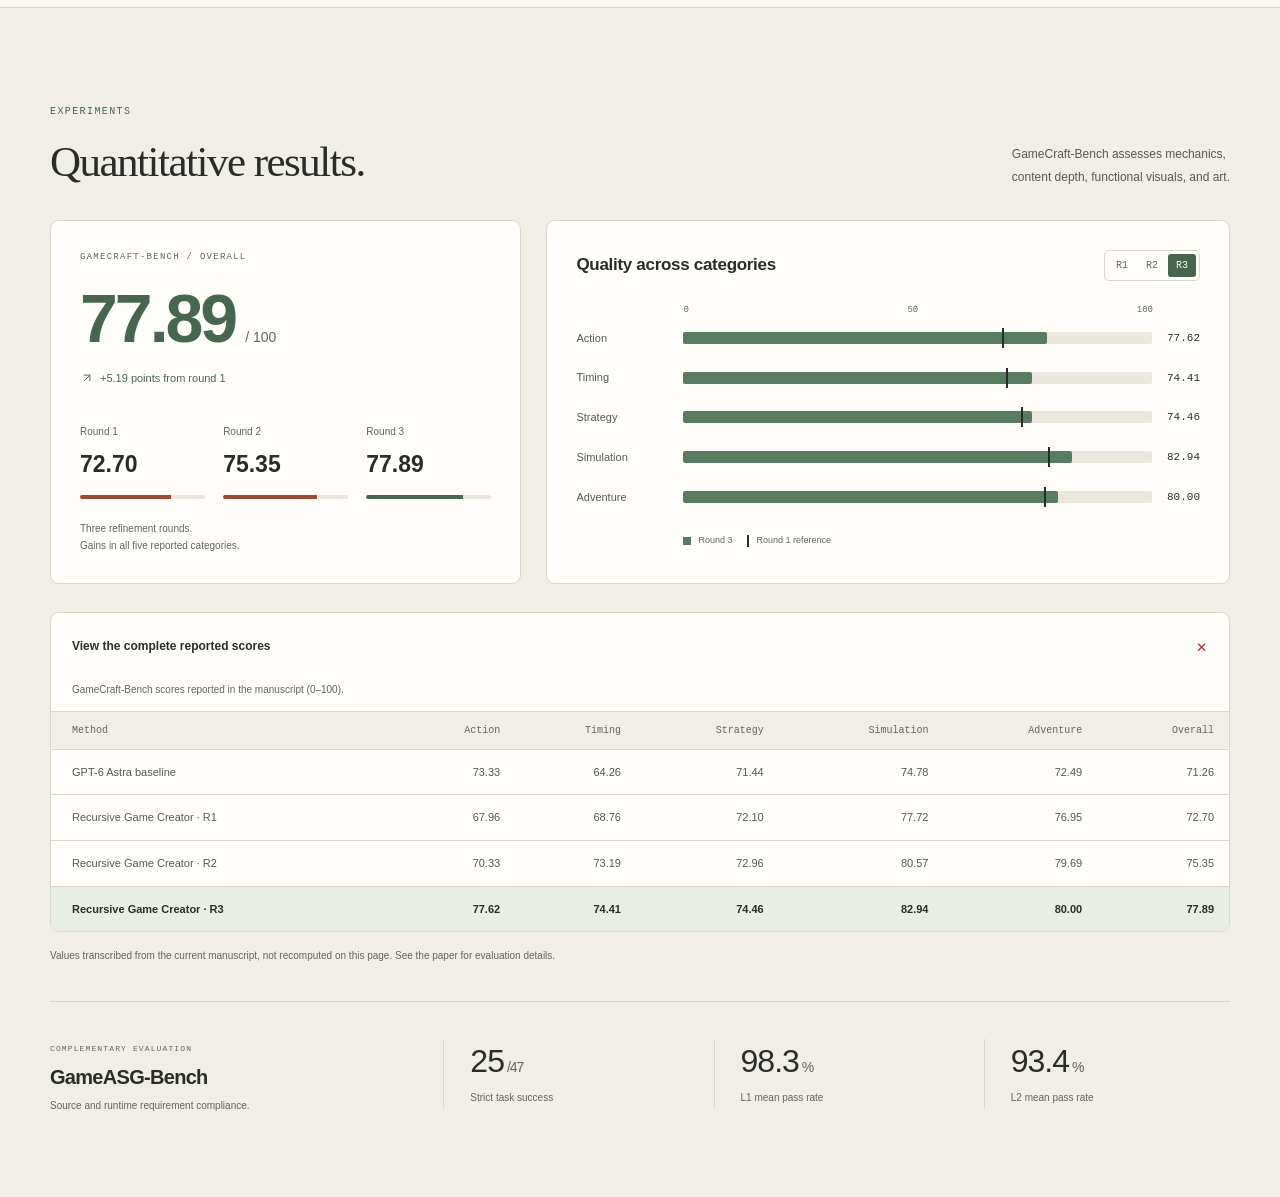
==== commit 6e704658: "Point Code links to the public RecursiveGameCreator repository" ====
--- a/index.html
+++ b/index.html
@@ -55,7 +55,7 @@
         <p class="author-notes">† Equal contribution <span>·</span> * Corresponding author</p>
         <div class="hero-actions">
           <a class="button button-primary" href="https://arxiv.org/abs/2610.08621" target="_blank" rel="noopener"><svg class="icon"><use href="#i-paper"/></svg> Paper <svg class="icon"><use href="#i-external"/></svg></a>
-          <a class="button button-secondary" href="https://github.com/IMBALDY/RSI-GameCreator" target="_blank" rel="noopener"><svg class="icon"><use href="#i-code"/></svg> Code</a>
+          <a class="button button-secondary" href="https://github.com/IMBALDY/RecursiveGameCreator" target="_blank" rel="noopener"><svg class="icon"><use href="#i-code"/></svg> Code</a>
           <a class="button button-secondary" href="#play"><svg class="icon"><use href="#i-game"/></svg> Play games</a>
           <a class="button button-secondary" href="#evolution-film">▶ Evolution film</a>
         </div>
@@ -176,7 +176,7 @@
       </div>
     </section>
 
-    <section class="citation-section container-wide" id="citation" aria-labelledby="citation-title"><div class="citation-intro"><p class="eyebrow">RESOURCES</p><h2 id="citation-title">Citation</h2><p>Explore the paper, code, and generated games.</p><div class="citation-links"><a href="https://arxiv.org/abs/2610.08621" target="_blank" rel="noopener">Paper <svg class="icon"><use href="#i-external"/></svg></a><a href="https://github.com/IMBALDY/RSI-GameCreator" target="_blank" rel="noopener">Code <svg class="icon"><use href="#i-external"/></svg></a></div></div><div class="bibtex-block"><div class="bibtex-header"><span>BIBTEX</span><button id="copy-citation"><svg class="icon"><use href="#i-copy"/></svg><span>Copy citation</span></button></div><pre id="bibtex">@misc{chen2026recursivegamecreatoragentic,
+    <section class="citation-section container-wide" id="citation" aria-labelledby="citation-title"><div class="citation-intro"><p class="eyebrow">RESOURCES</p><h2 id="citation-title">Citation</h2><p>Explore the paper, code, and generated games.</p><div class="citation-links"><a href="https://arxiv.org/abs/2610.08621" target="_blank" rel="noopener">Paper <svg class="icon"><use href="#i-external"/></svg></a><a href="https://github.com/IMBALDY/RecursiveGameCreator" target="_blank" rel="noopener">Code <svg class="icon"><use href="#i-external"/></svg></a></div></div><div class="bibtex-block"><div class="bibtex-header"><span>BIBTEX</span><button id="copy-citation"><svg class="icon"><use href="#i-copy"/></svg><span>Copy citation</span></button></div><pre id="bibtex">@misc{chen2026recursivegamecreatoragentic,
       title={Recursive Game Creator: An Agentic Product-Level Experience-Oriented Game Harness},
       author={Jiajun Chen and Haoyu Wu and Mingda Jia and Xihui Liu},
       year={2026},
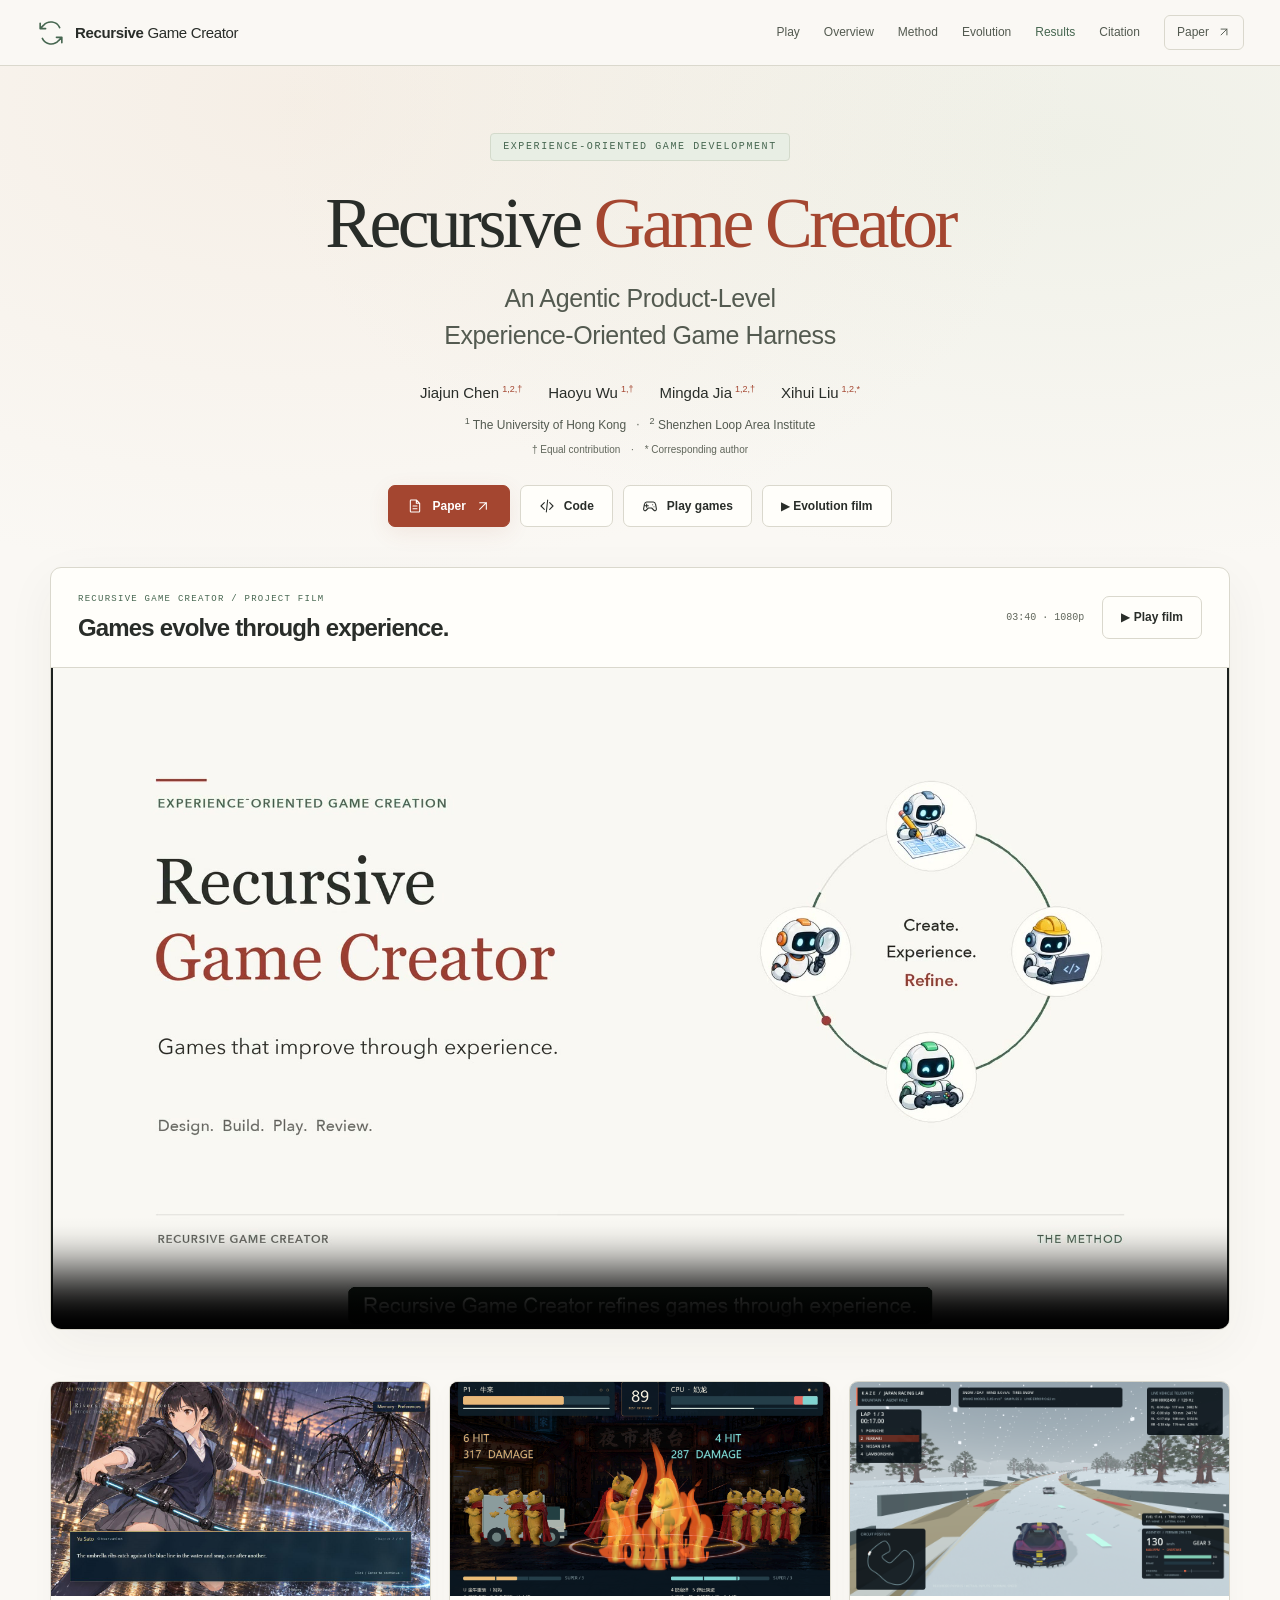
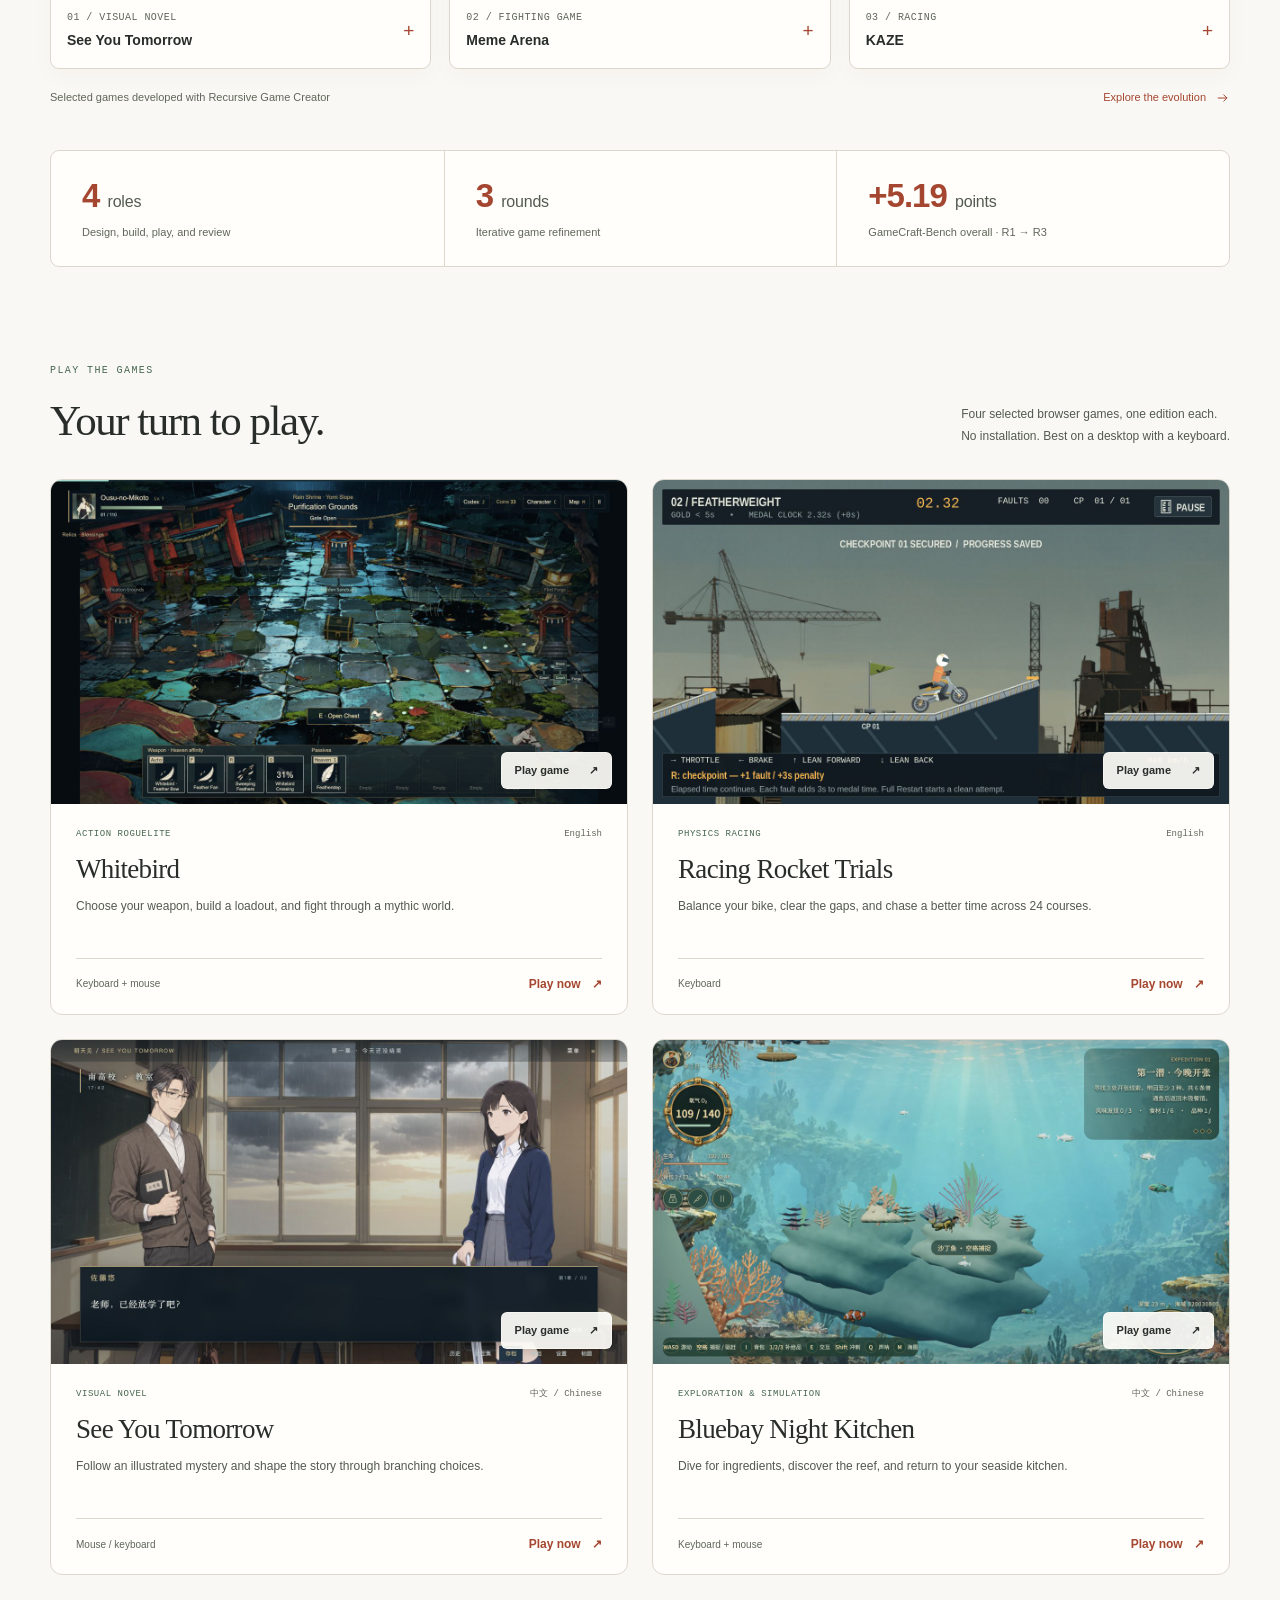
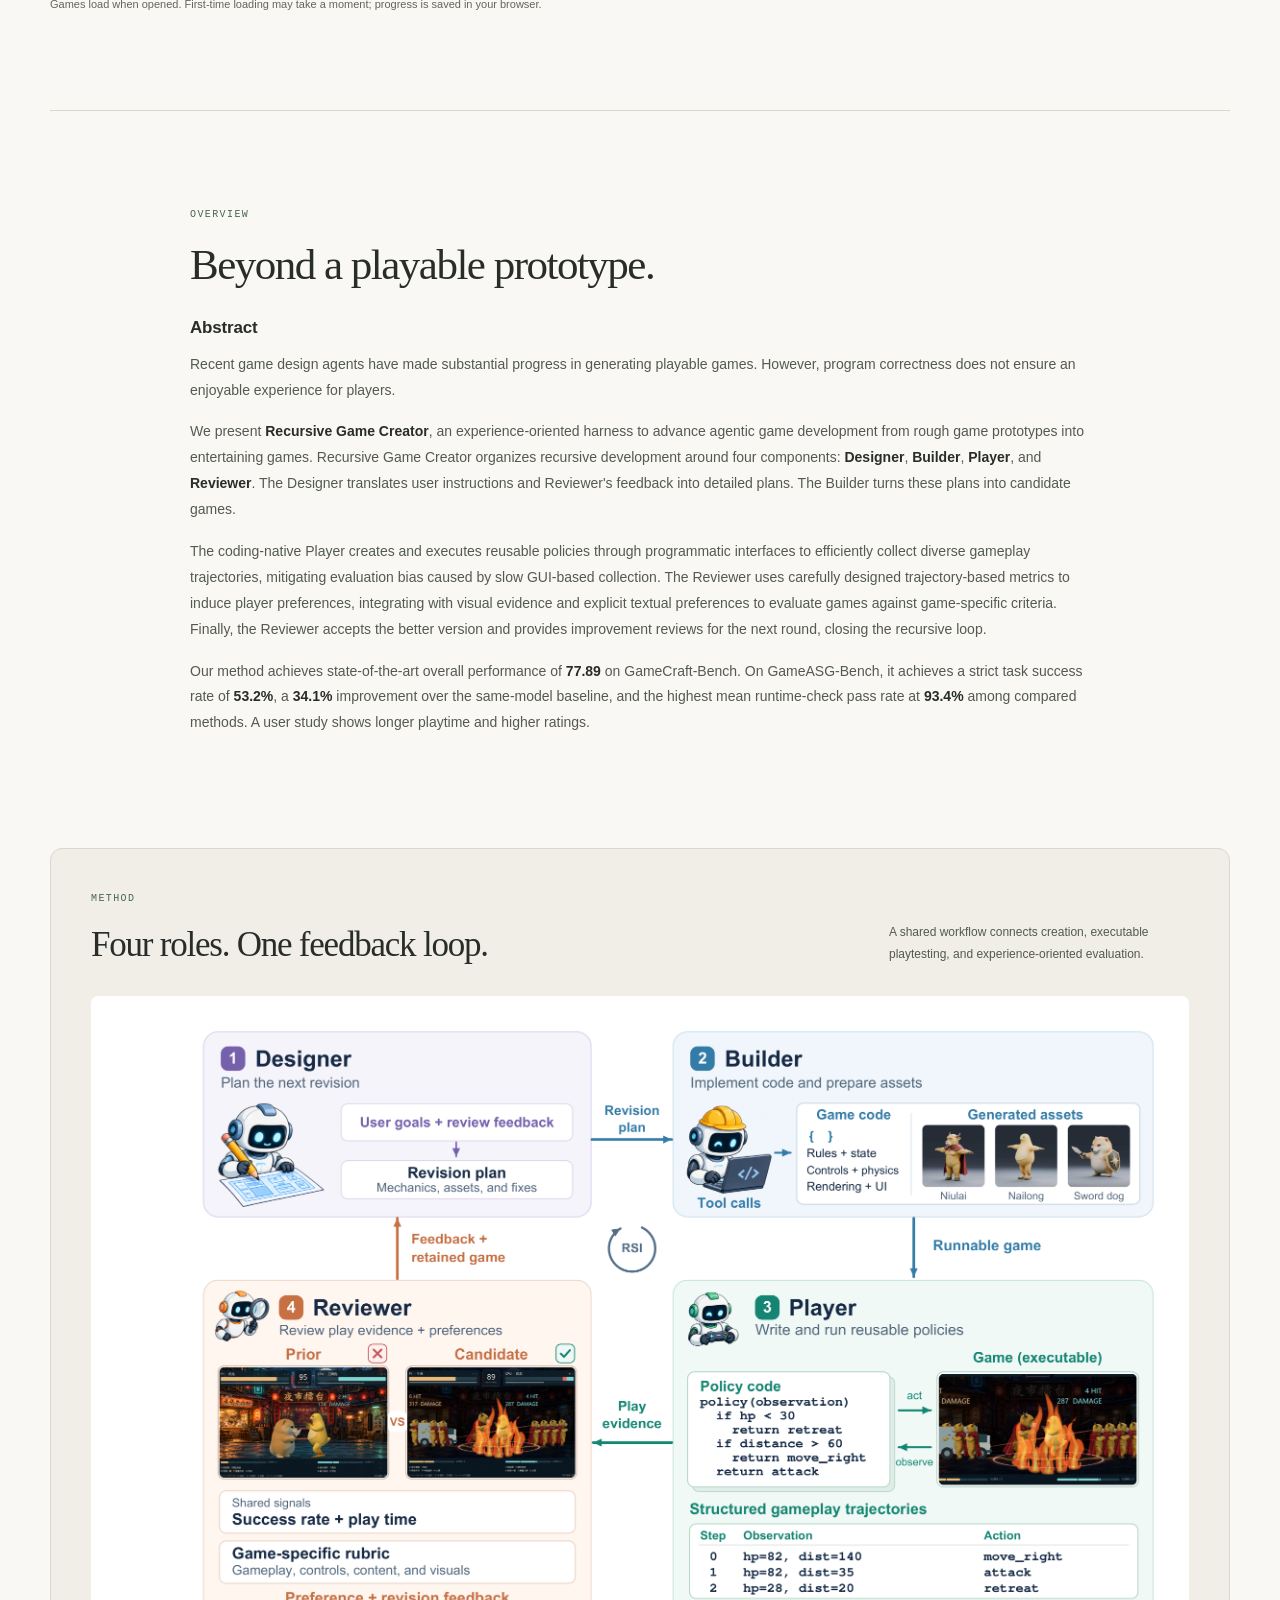
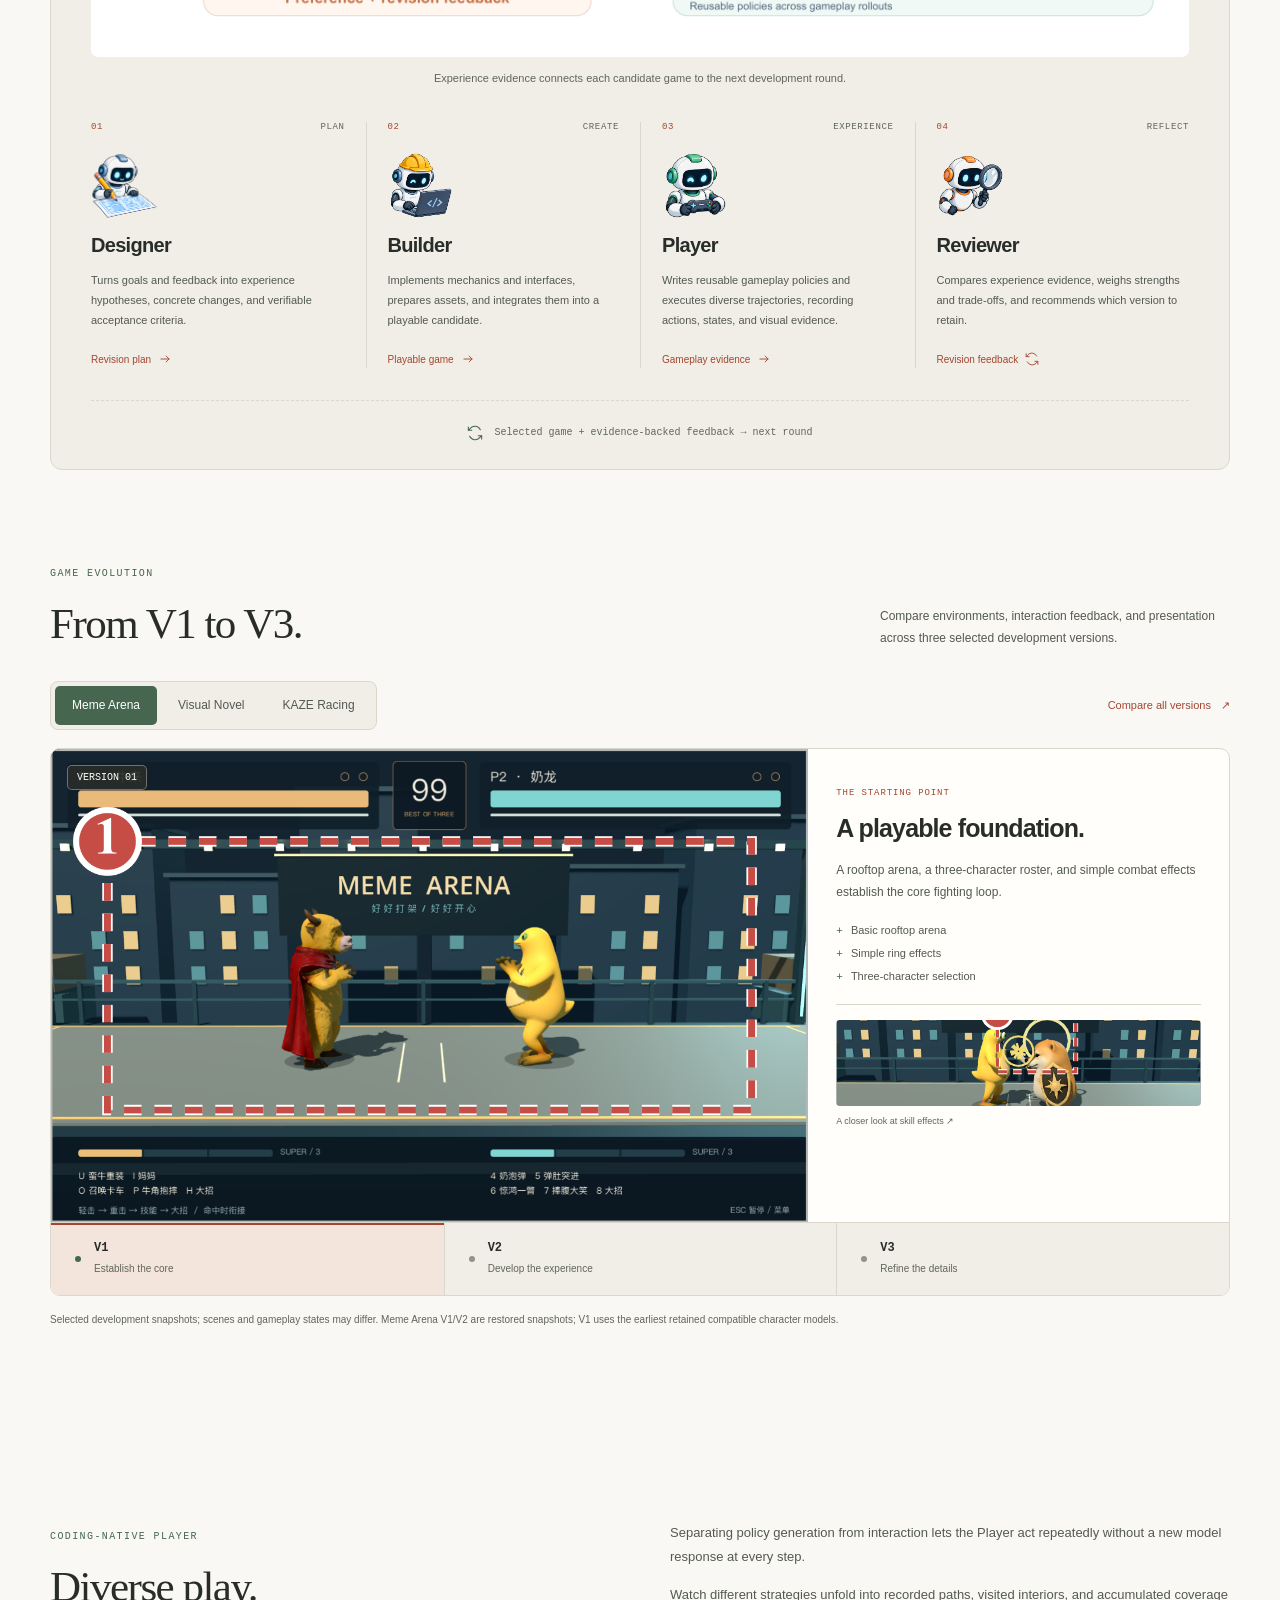
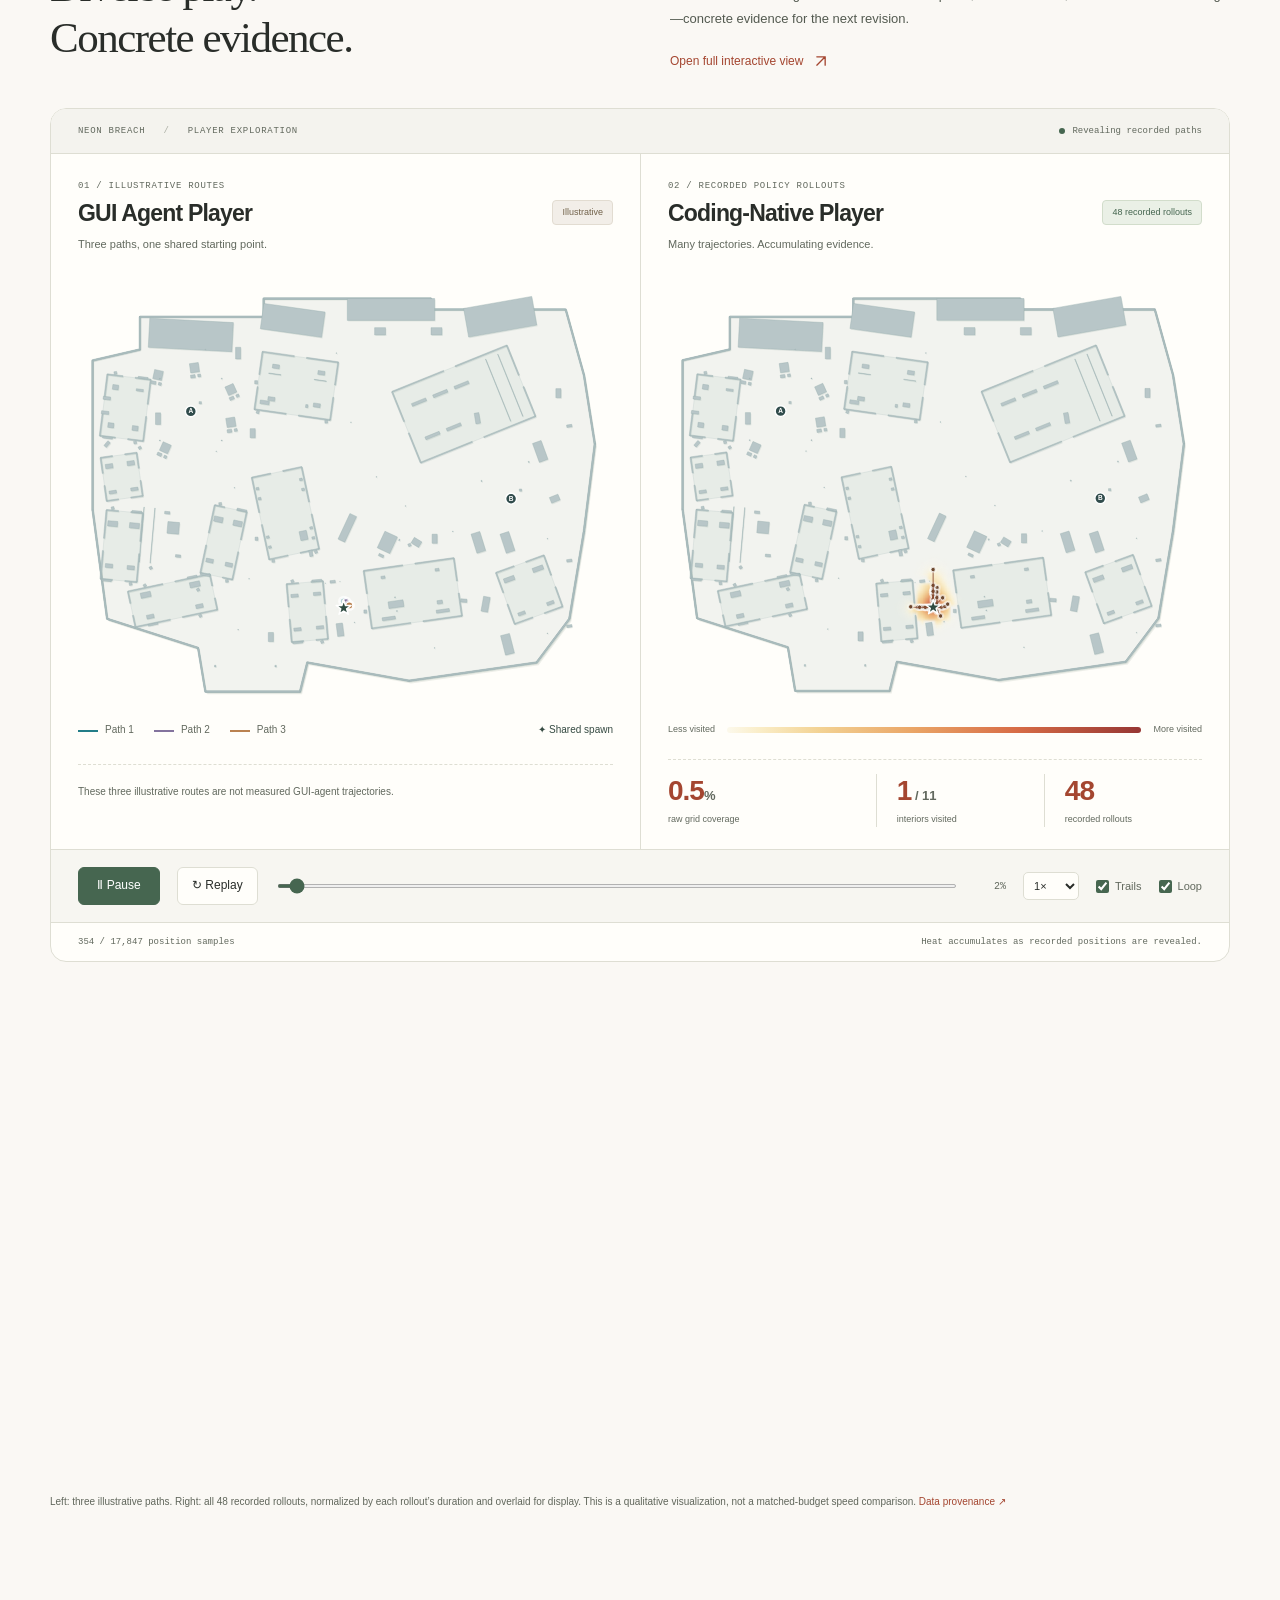
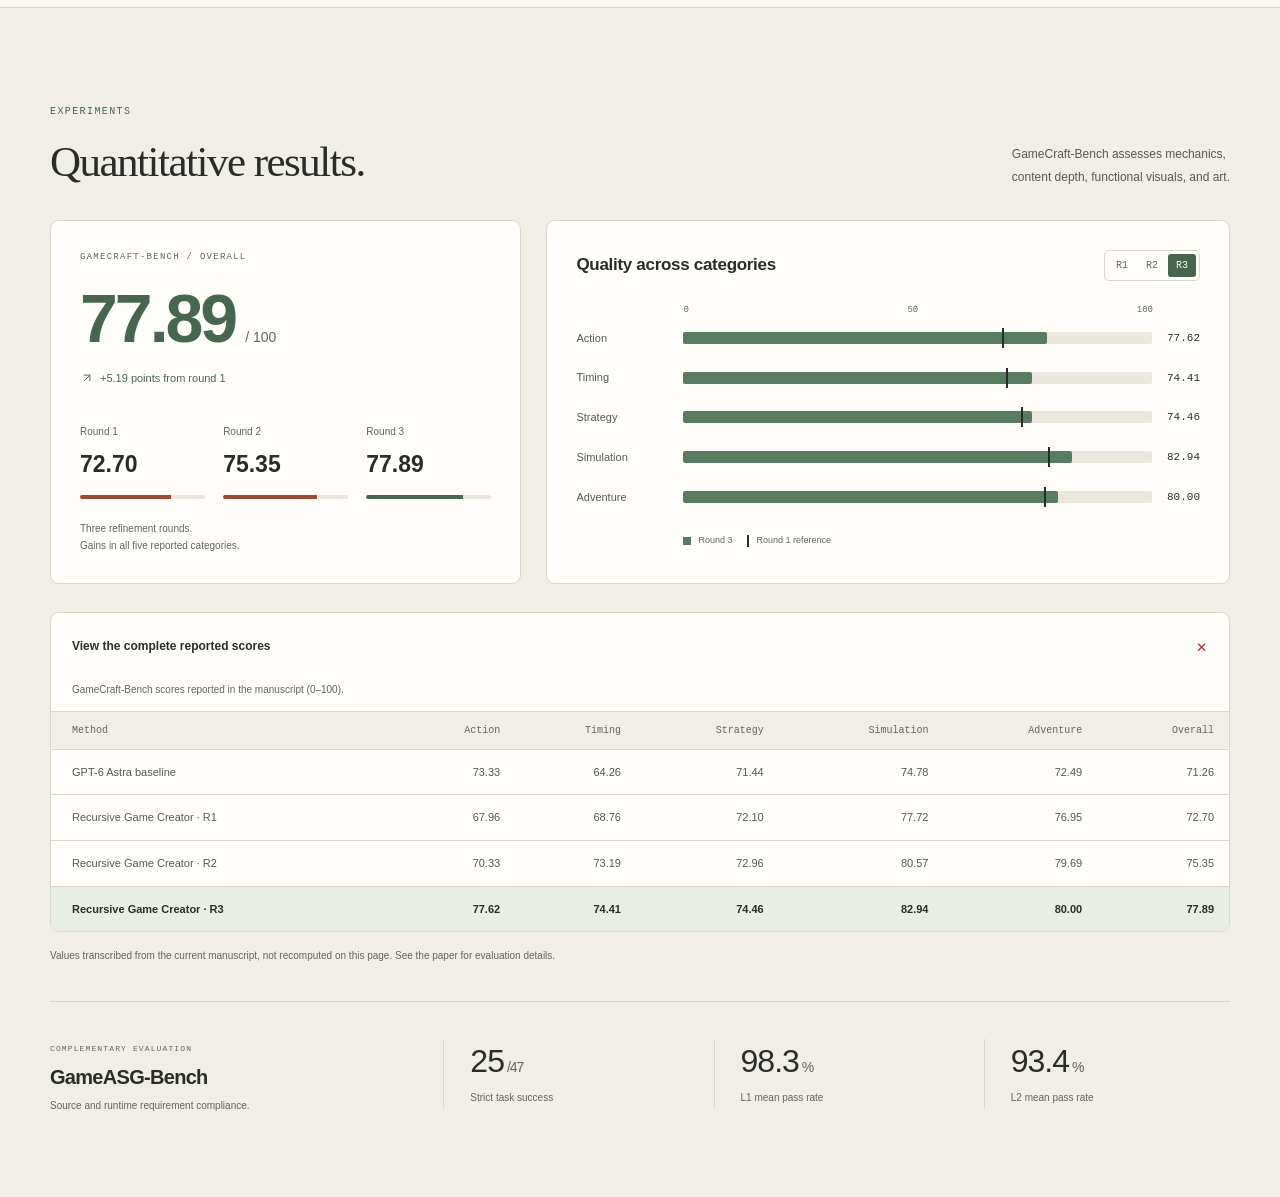
==== commit 42fbc559: "Update film closing card to the new project website" ====
--- a/index.html
+++ b/index.html
@@ -64,8 +64,8 @@
       <figure class="evolution-film hero-film container" id="evolution-film" aria-labelledby="film-title">
         <div class="film-header"><div><p class="eyebrow">RECURSIVE GAME CREATOR / PROJECT FILM</p><h3 id="film-title">Games evolve through experience.</h3></div><div class="film-actions"><span class="film-spec">03:40 · 1080p</span><button class="button button-secondary" id="film-play" type="button" aria-controls="evolution-video">▶ Play film</button></div></div>
         <video id="evolution-video" controls playsinline preload="metadata" width="1920" height="1080" poster="videos/rgc-evolution-20261007/recursive-game-creator-overview-poster.jpg?rev=clean-gameplay-footer" aria-label="Recursive Game Creator: framework overview, three game evolution stories, and benchmark results">
-          <source src="videos/rgc-evolution-20261007/recursive-game-creator-overview.mp4?rev=clean-gameplay-footer" type="video/mp4">
-          Your browser does not support embedded video. <a href="videos/rgc-evolution-20261007/recursive-game-creator-overview.mp4?rev=clean-gameplay-footer">Download the project film.</a>
+          <source src="videos/rgc-evolution-20261007/recursive-game-creator-overview.mp4?rev=project-link-20261008" type="video/mp4">
+          Your browser does not support embedded video. <a href="videos/rgc-evolution-20261007/recursive-game-creator-overview.mp4?rev=project-link-20261008">Download the project film.</a>
         </video>
         <p class="sr-only" id="film-status" role="status"></p>
       </figure>
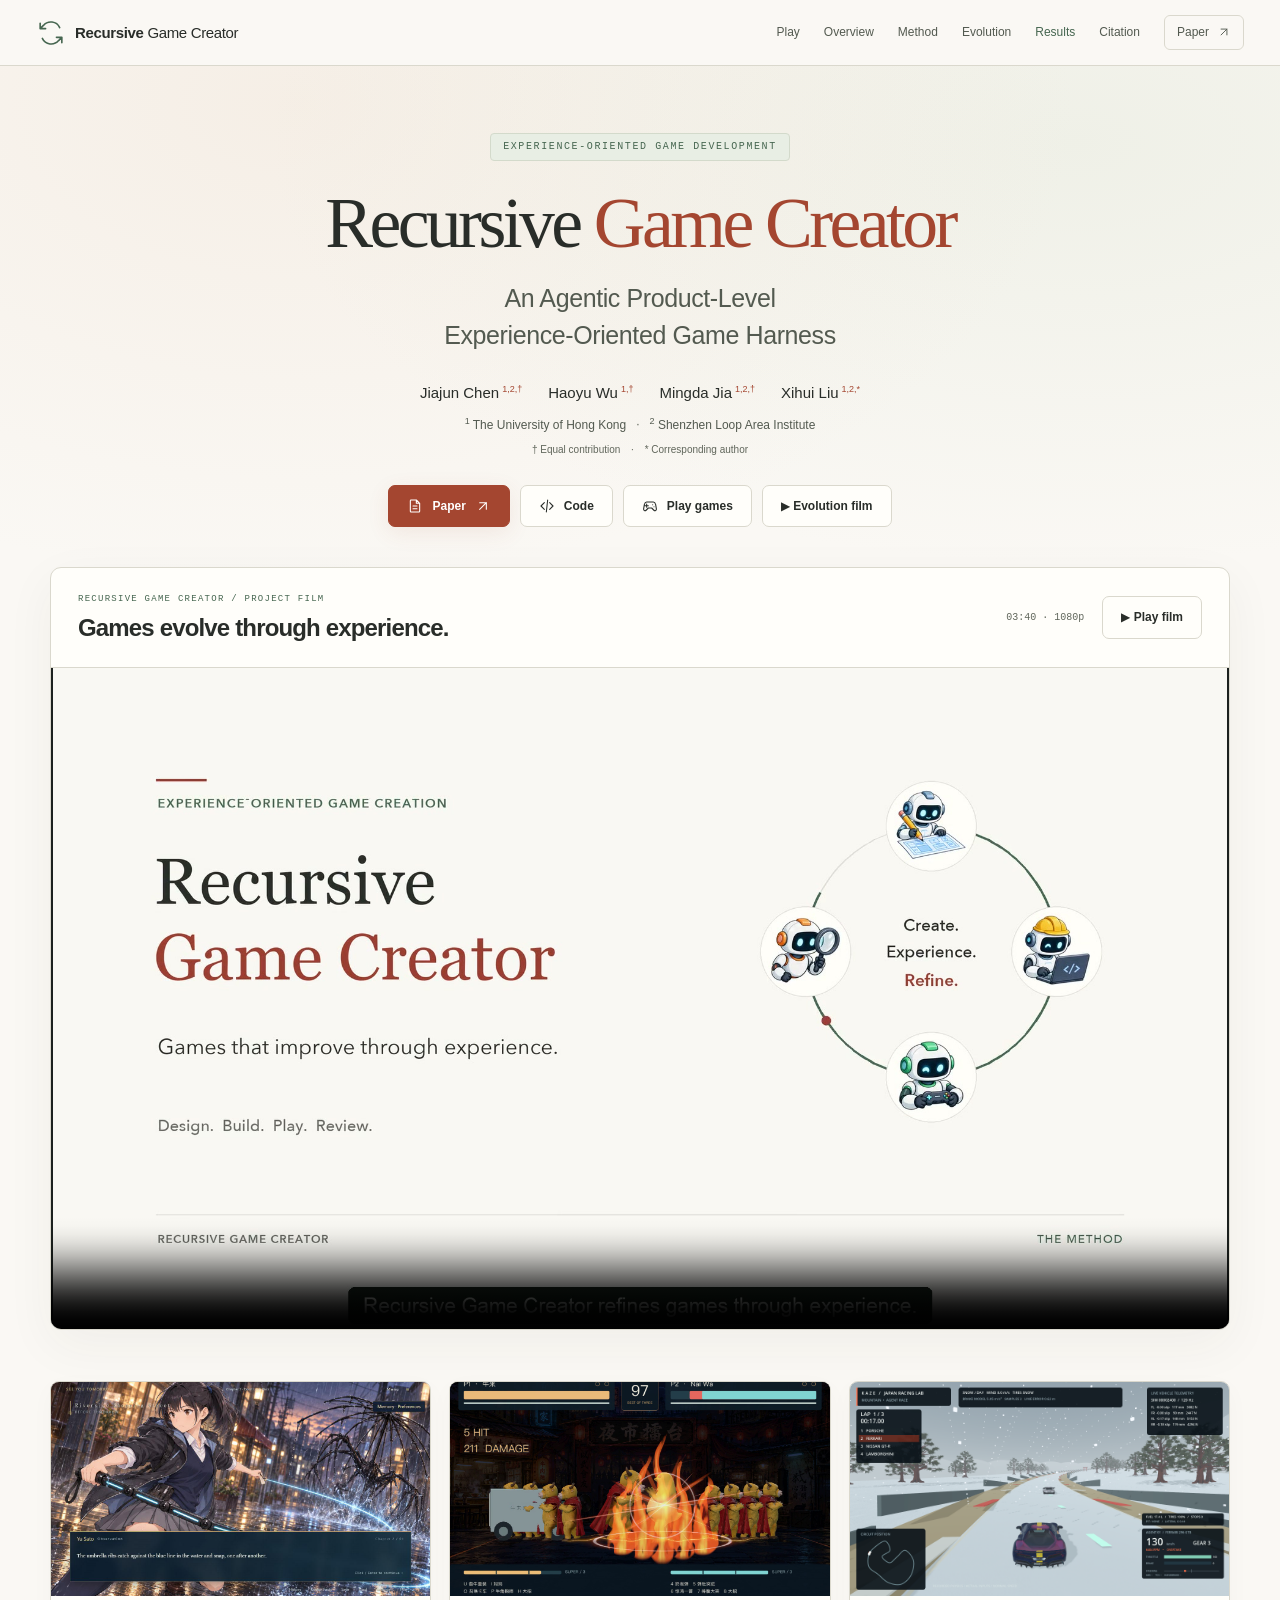
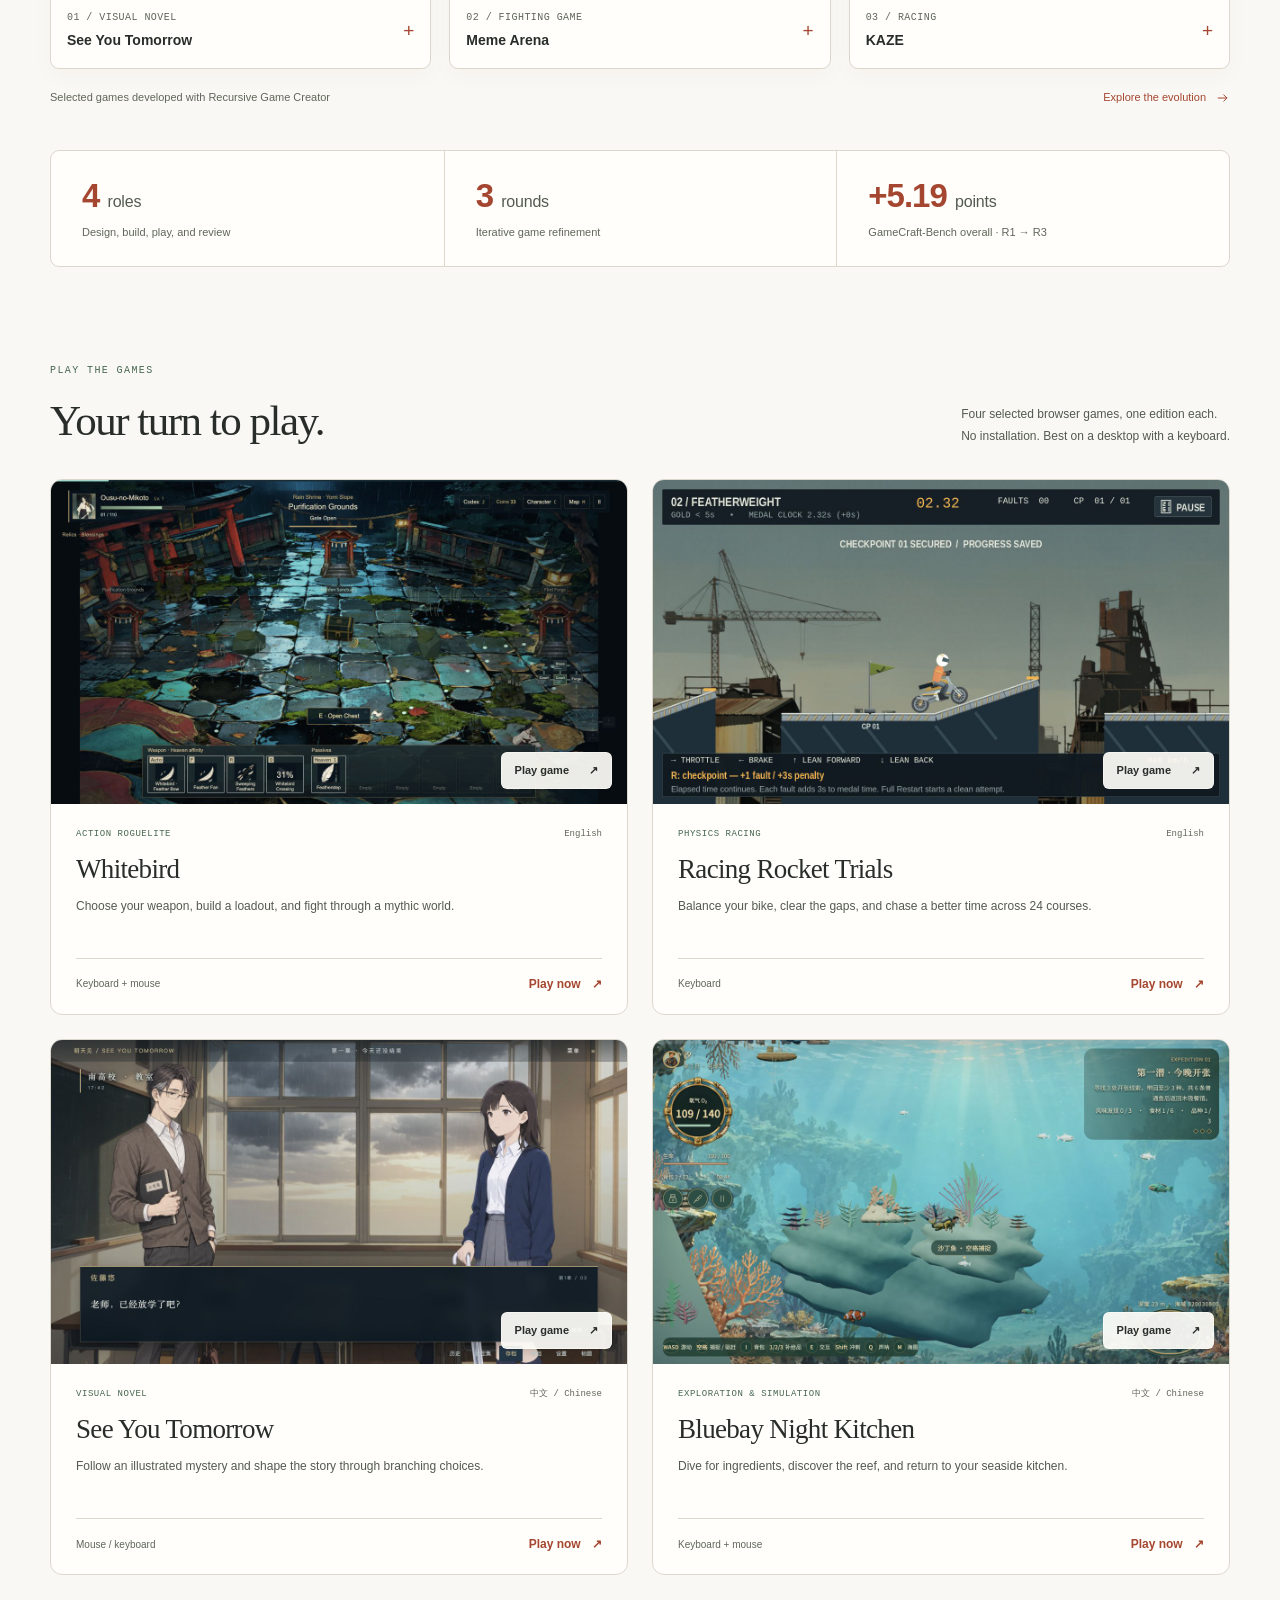
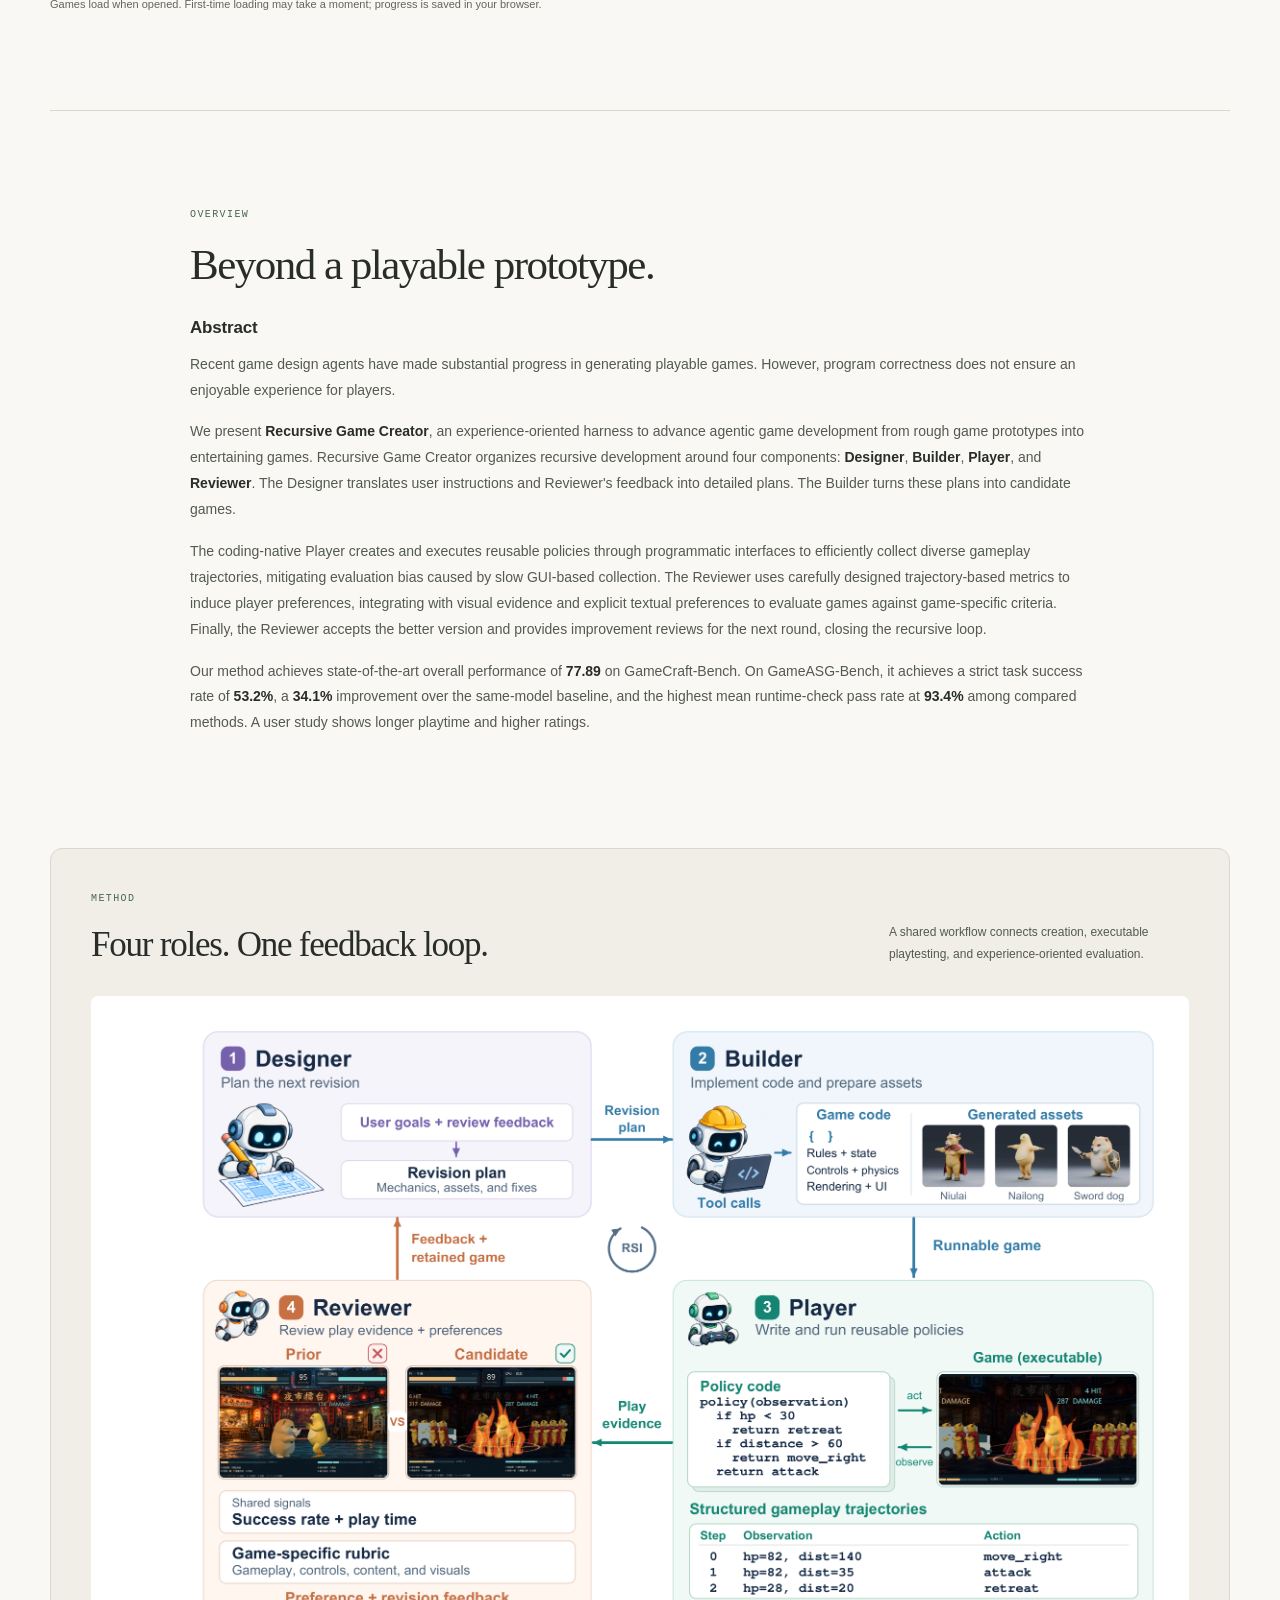
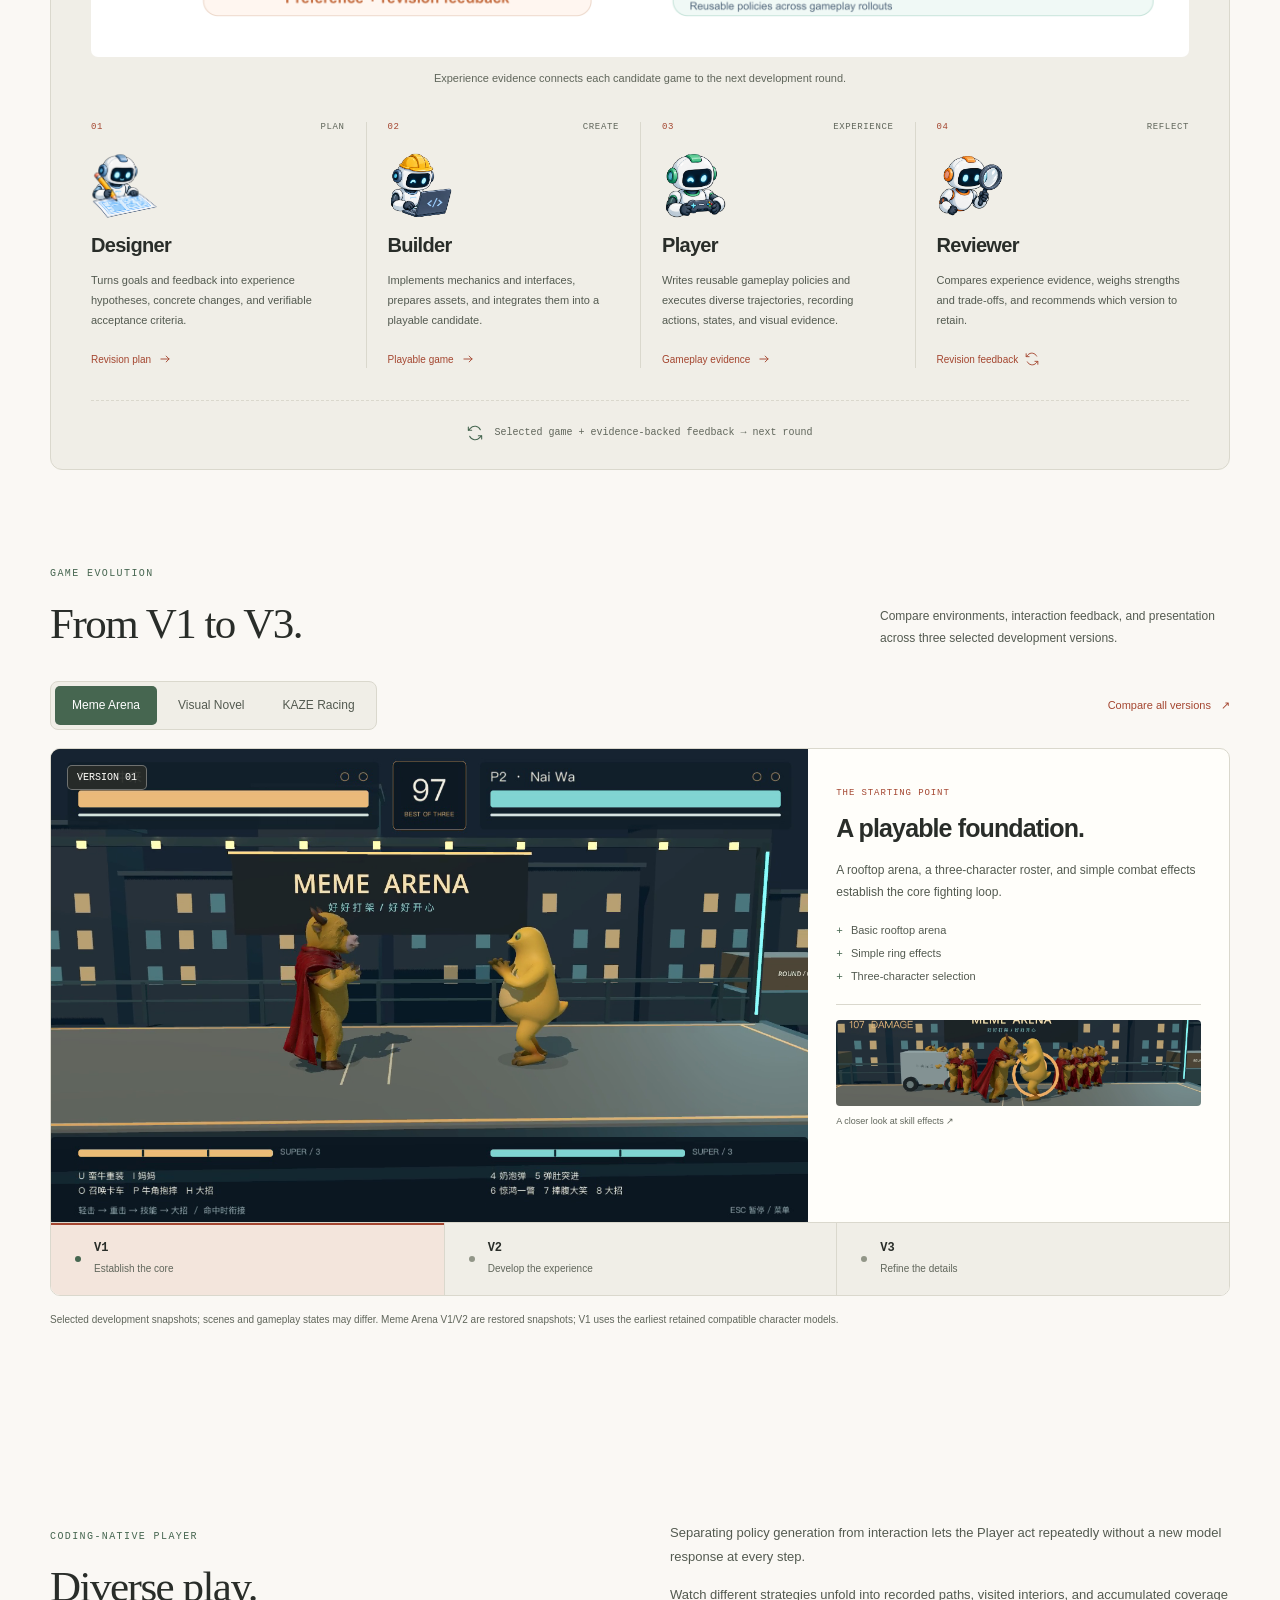
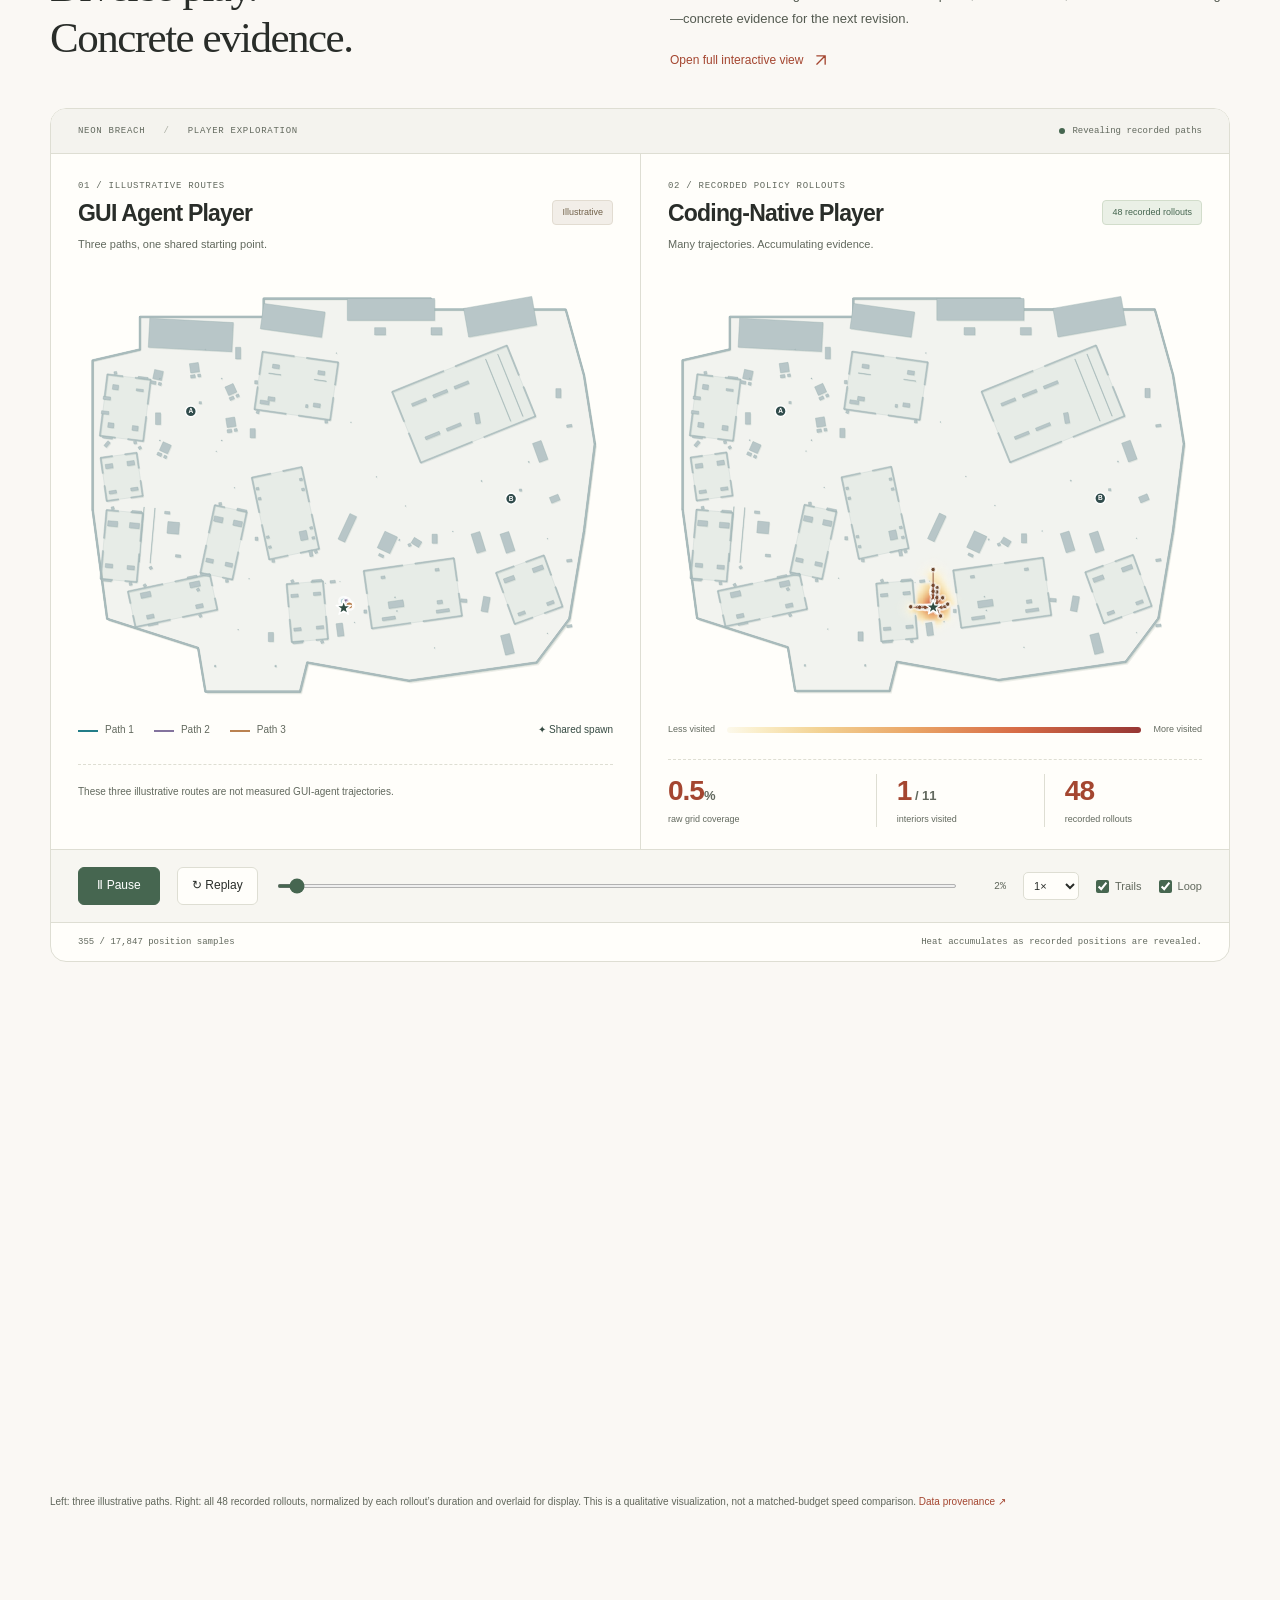
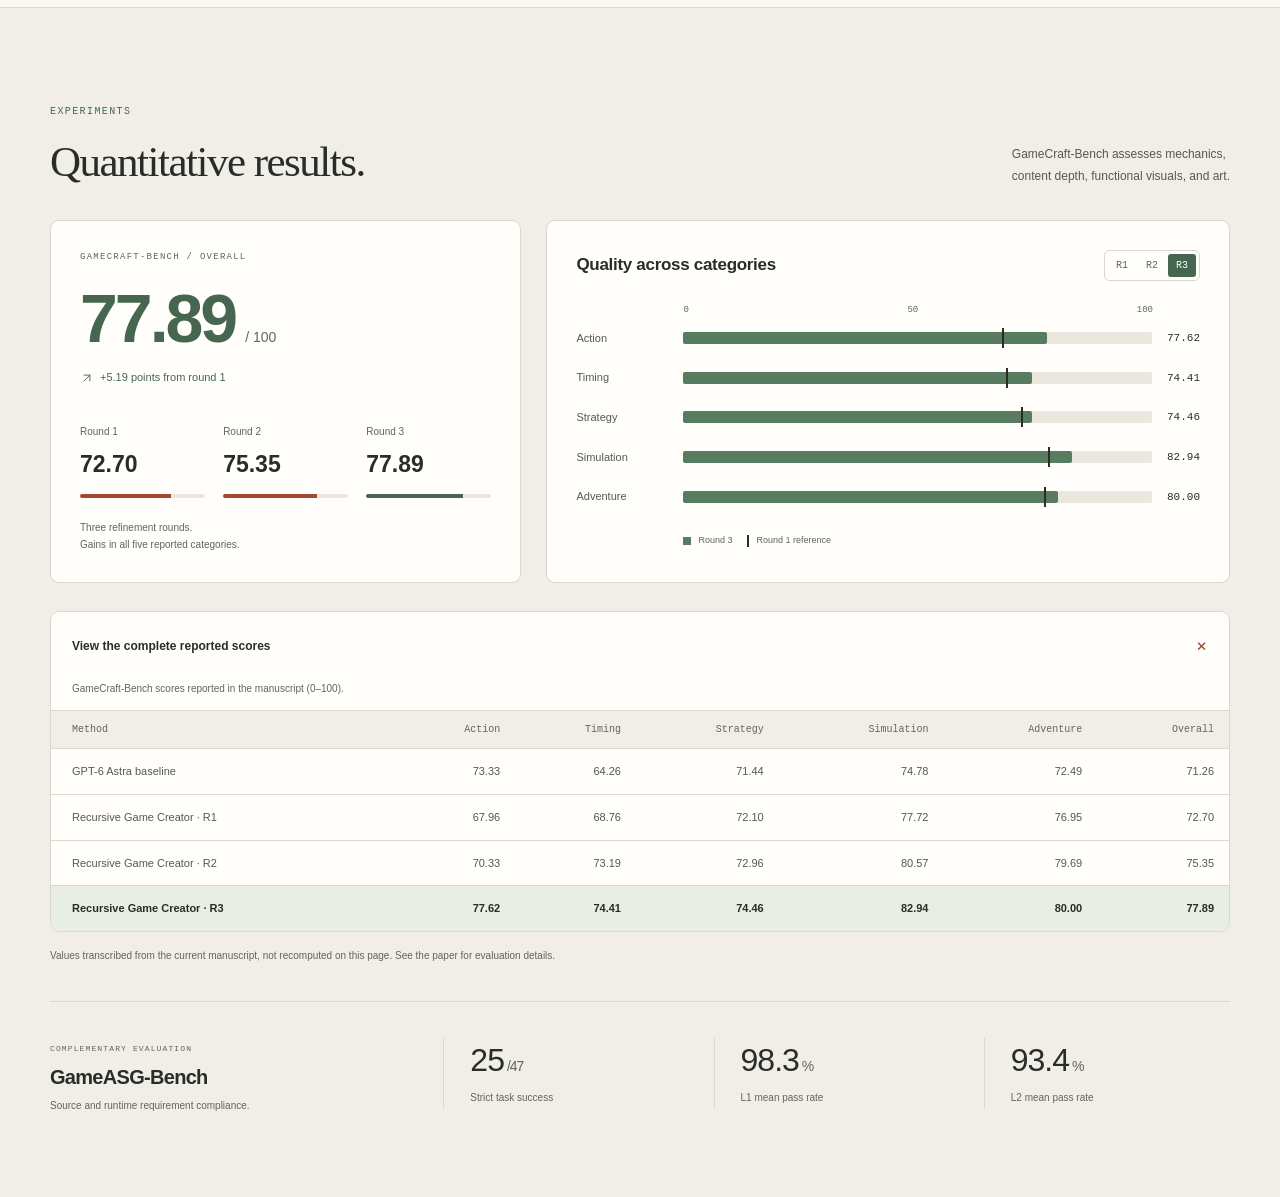
==== commit f64f585e: "Correct Nai Wa character name in gameplay videos and gallery" ====
--- a/index.html
+++ b/index.html
@@ -64,8 +64,8 @@
       <figure class="evolution-film hero-film container" id="evolution-film" aria-labelledby="film-title">
         <div class="film-header"><div><p class="eyebrow">RECURSIVE GAME CREATOR / PROJECT FILM</p><h3 id="film-title">Games evolve through experience.</h3></div><div class="film-actions"><span class="film-spec">03:40 · 1080p</span><button class="button button-secondary" id="film-play" type="button" aria-controls="evolution-video">▶ Play film</button></div></div>
         <video id="evolution-video" controls playsinline preload="metadata" width="1920" height="1080" poster="videos/rgc-evolution-20261007/recursive-game-creator-overview-poster.jpg?rev=clean-gameplay-footer" aria-label="Recursive Game Creator: framework overview, three game evolution stories, and benchmark results">
-          <source src="videos/rgc-evolution-20261007/recursive-game-creator-overview.mp4?rev=project-link-20261008" type="video/mp4">
-          Your browser does not support embedded video. <a href="videos/rgc-evolution-20261007/recursive-game-creator-overview.mp4?rev=project-link-20261008">Download the project film.</a>
+          <source src="videos/rgc-evolution-20261007/recursive-game-creator-overview.mp4?rev=naiwa-20261008" type="video/mp4">
+          Your browser does not support embedded video. <a href="videos/rgc-evolution-20261007/recursive-game-creator-overview.mp4?rev=naiwa-20261008">Download the project film.</a>
         </video>
         <p class="sr-only" id="film-status" role="status"></p>
       </figure>
@@ -75,8 +75,8 @@
           <div class="showcase-image"><img src="assets/novel_3.jpeg" alt="An illustrated event in See You Tomorrow, showing two characters in an evening city scene" width="1280" height="720"><span class="image-arrow"><svg class="icon"><use href="#i-expand"/></svg></span></div>
           <span class="showcase-label"><span><small>01 / VISUAL NOVEL</small><strong>See You Tomorrow</strong></span><span class="tiny-plus">+</span></span>
         </button>
-        <button class="showcase-card center-card" data-zoom="assets/meme-hero.png" data-caption="Meme Arena · selected combat view from the manuscript's game assets" aria-label="Enlarge Meme Arena game screenshot">
-          <div class="showcase-image"><img src="assets/meme-hero.png" alt="Meme Arena's bull and dragon characters exchange attacks amid flame effects in a night market arena" width="1275" height="845" fetchpriority="high"><span class="image-badge"><span></span> SELECTED GAMEPLAY</span><span class="image-arrow"><svg class="icon"><use href="#i-expand"/></svg></span></div>
+        <button class="showcase-card center-card" data-zoom="assets/meme-hero.png?rev=naiwa-20261008" data-caption="Meme Arena · Niu Lai and Nai Wa in a newly captured combat view" aria-label="Enlarge Meme Arena game screenshot">
+          <div class="showcase-image"><img src="assets/meme-hero.png?rev=naiwa-20261008" alt="Meme Arena's Niu Lai and Nai Wa in a night-market fight" width="1275" height="845" fetchpriority="high"><span class="image-badge"><span></span> SELECTED GAMEPLAY</span><span class="image-arrow"><svg class="icon"><use href="#i-expand"/></svg></span></div>
           <span class="showcase-label"><span><small>02 / FIGHTING GAME</small><strong>Meme Arena</strong></span><span class="tiny-plus">+</span></span>
         </button>
         <button class="showcase-card side-card" data-zoom="assets/racing_2.png" data-caption="KAZE · V2 race conditions and driving guides from the manuscript" aria-label="Enlarge KAZE racing game screenshot">
@@ -142,8 +142,8 @@
       <div class="explorer-toolbar"><div class="game-tabs" role="tablist" aria-label="Choose a game"><button id="tab-meme" role="tab" aria-selected="true" aria-controls="game-panel" data-game="meme">Meme Arena</button><button id="tab-novel" role="tab" aria-selected="false" aria-controls="game-panel" tabindex="-1" data-game="novel">Visual Novel</button><button id="tab-racing" role="tab" aria-selected="false" aria-controls="game-panel" tabindex="-1" data-game="racing">KAZE Racing</button></div><button class="compare-toggle" id="compare-toggle" aria-pressed="false">Compare all versions <span>↗</span></button></div>
       <div class="game-panel" id="game-panel" role="tabpanel" aria-labelledby="tab-meme">
         <div class="stage-view" id="stage-view">
-          <button class="stage-image zoom-button" id="stage-zoom" data-zoom="assets/meme-v1-scene.png" data-caption="Meme Arena · V1 arena design" aria-label="Enlarge selected version screenshot"><img id="stage-image" src="assets/meme-v1-scene.png" alt="Meme Arena V1: the early rooftop arena" width="1280" height="800" loading="lazy"><span class="stage-version" id="stage-version">VERSION 01</span><span class="image-arrow"><svg class="icon"><use href="#i-expand"/></svg></span></button>
-          <div class="stage-copy"><span class="stage-kicker" id="stage-kicker">THE STARTING POINT</span><h3 id="stage-title">A playable foundation.</h3><p id="stage-description">A rooftop arena, a three-character roster, and simple combat effects establish the core fighting loop.</p><ul id="stage-features"><li>Basic rooftop arena</li><li>Simple ring effects</li><li>Three-character selection</li></ul><button class="detail-image zoom-button" id="detail-zoom" data-zoom="assets/meme-v1-detail.png" data-caption="Meme Arena · V1 skill effects" aria-label="Enlarge version detail"><img id="detail-image" src="assets/meme-v1-detail.png" alt="Meme Arena V1 skill effects" width="1280" height="800" loading="lazy"><span id="detail-caption">A closer look at skill effects ↗</span></button></div>
+          <button class="stage-image zoom-button" id="stage-zoom" data-zoom="assets/meme-v1-scene.png?rev=naiwa-20261008" data-caption="Meme Arena · V1 arena design" aria-label="Enlarge selected version screenshot"><img id="stage-image" src="assets/meme-v1-scene.png?rev=naiwa-20261008" alt="Meme Arena V1: the early rooftop arena" width="1280" height="800" loading="lazy"><span class="stage-version" id="stage-version">VERSION 01</span><span class="image-arrow"><svg class="icon"><use href="#i-expand"/></svg></span></button>
+          <div class="stage-copy"><span class="stage-kicker" id="stage-kicker">THE STARTING POINT</span><h3 id="stage-title">A playable foundation.</h3><p id="stage-description">A rooftop arena, a three-character roster, and simple combat effects establish the core fighting loop.</p><ul id="stage-features"><li>Basic rooftop arena</li><li>Simple ring effects</li><li>Three-character selection</li></ul><button class="detail-image zoom-button" id="detail-zoom" data-zoom="assets/meme-v1-detail.png?rev=naiwa-20261008" data-caption="Meme Arena · V1 skill effects" aria-label="Enlarge version detail"><img id="detail-image" src="assets/meme-v1-detail.png?rev=naiwa-20261008" alt="Meme Arena V1 skill effects" width="1280" height="800" loading="lazy"><span id="detail-caption">A closer look at skill effects ↗</span></button></div>
         </div>
         <div class="comparison-grid" id="comparison-grid" hidden></div>
         <div class="version-switcher" role="group" aria-label="Select development version"><button data-version="0" aria-pressed="true"><span class="version-dot"></span><span><strong>V1</strong><small>Establish the core</small></span></button><button data-version="1" aria-pressed="false"><span class="version-dot"></span><span><strong>V2</strong><small>Develop the experience</small></span></button><button data-version="2" aria-pressed="false"><span class="version-dot"></span><span><strong>V3</strong><small>Refine the details</small></span></button></div>
@@ -187,7 +187,7 @@
 }</pre><span id="copy-status" class="sr-only" role="status"></span></div></section>
   </main>
   <footer class="site-footer container"><a class="brand" href="#"><span class="brand-mark"><svg><use href="#i-loop"/></svg></span><span>Recursive Game Creator</span></a><p>The University of Hong Kong · Shenzhen Loop Area Institute <span>·</span> 2026</p><a href="#">Back to top ↑</a></footer>
-  <dialog id="image-dialog" aria-labelledby="dialog-caption"><div class="dialog-toolbar"><span>RECURSIVE GAME CREATOR / GALLERY</span><button id="close-dialog" aria-label="Close expanded image"><svg class="icon"><use href="#i-close"/></svg></button></div><img id="dialog-image" src="assets/meme-v3-scene.png" alt="Expanded game screenshot"><p id="dialog-caption"></p></dialog>
+  <dialog id="image-dialog" aria-labelledby="dialog-caption"><div class="dialog-toolbar"><span>RECURSIVE GAME CREATOR / GALLERY</span><button id="close-dialog" aria-label="Close expanded image"><svg class="icon"><use href="#i-close"/></svg></button></div><img id="dialog-image" src="assets/meme-v3-scene.png?rev=naiwa-20261008" alt="Expanded game screenshot"><p id="dialog-caption"></p></dialog>
   <noscript><p class="noscript-note">Interactive comparisons require JavaScript. The paper and all reported scores remain available above.</p></noscript>
 </body>
 </html>
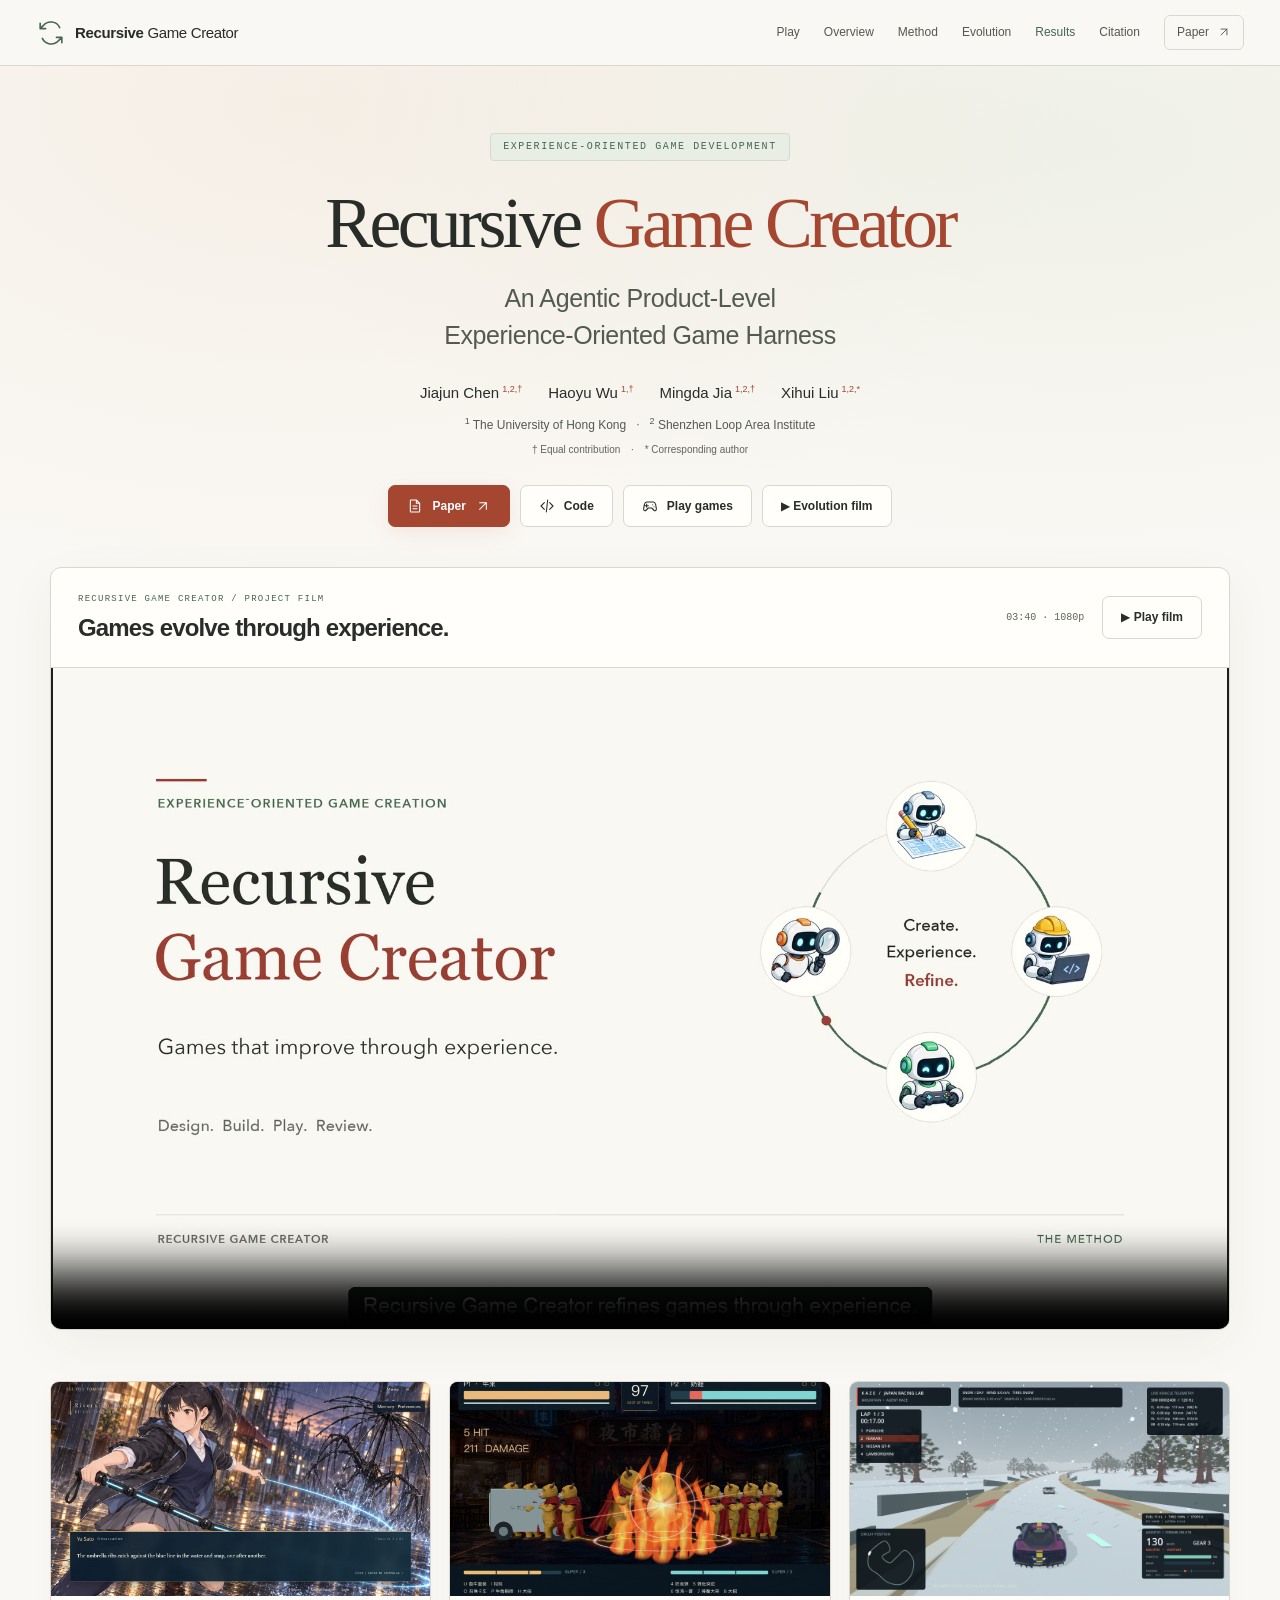
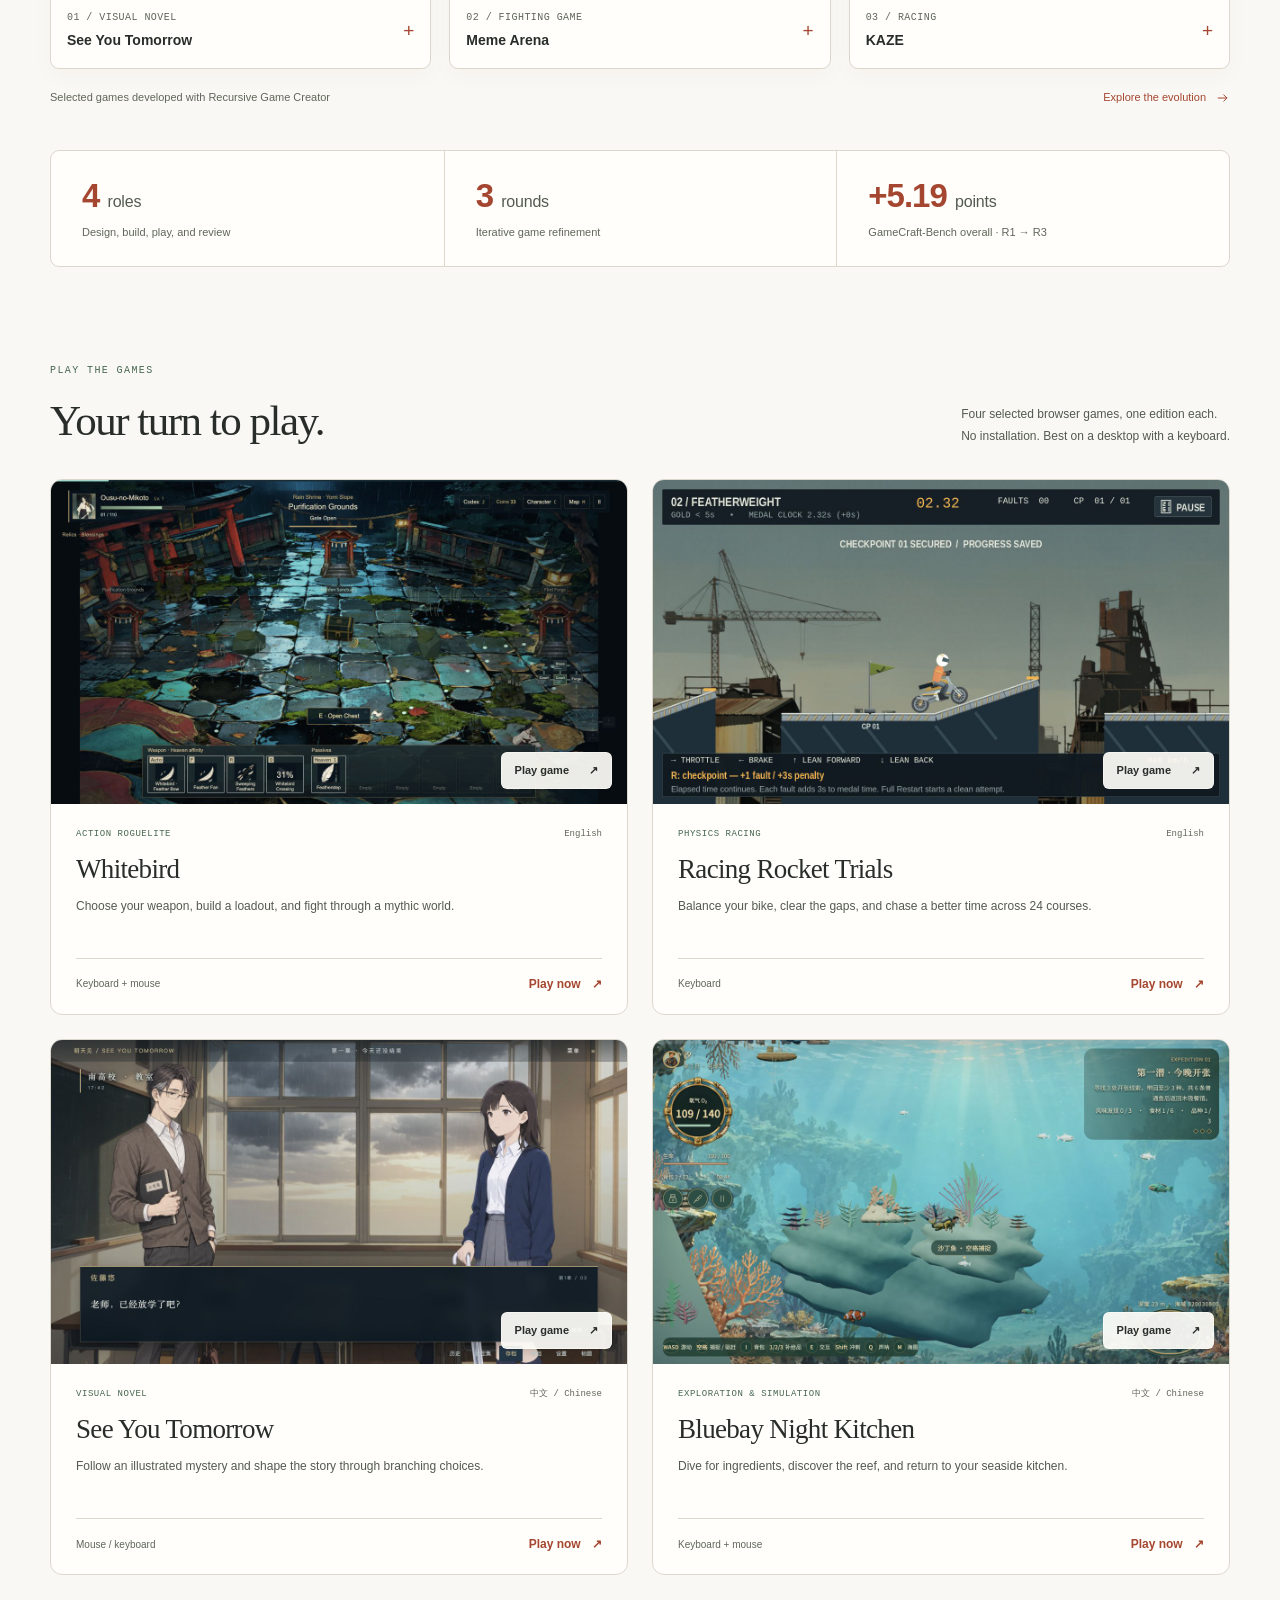
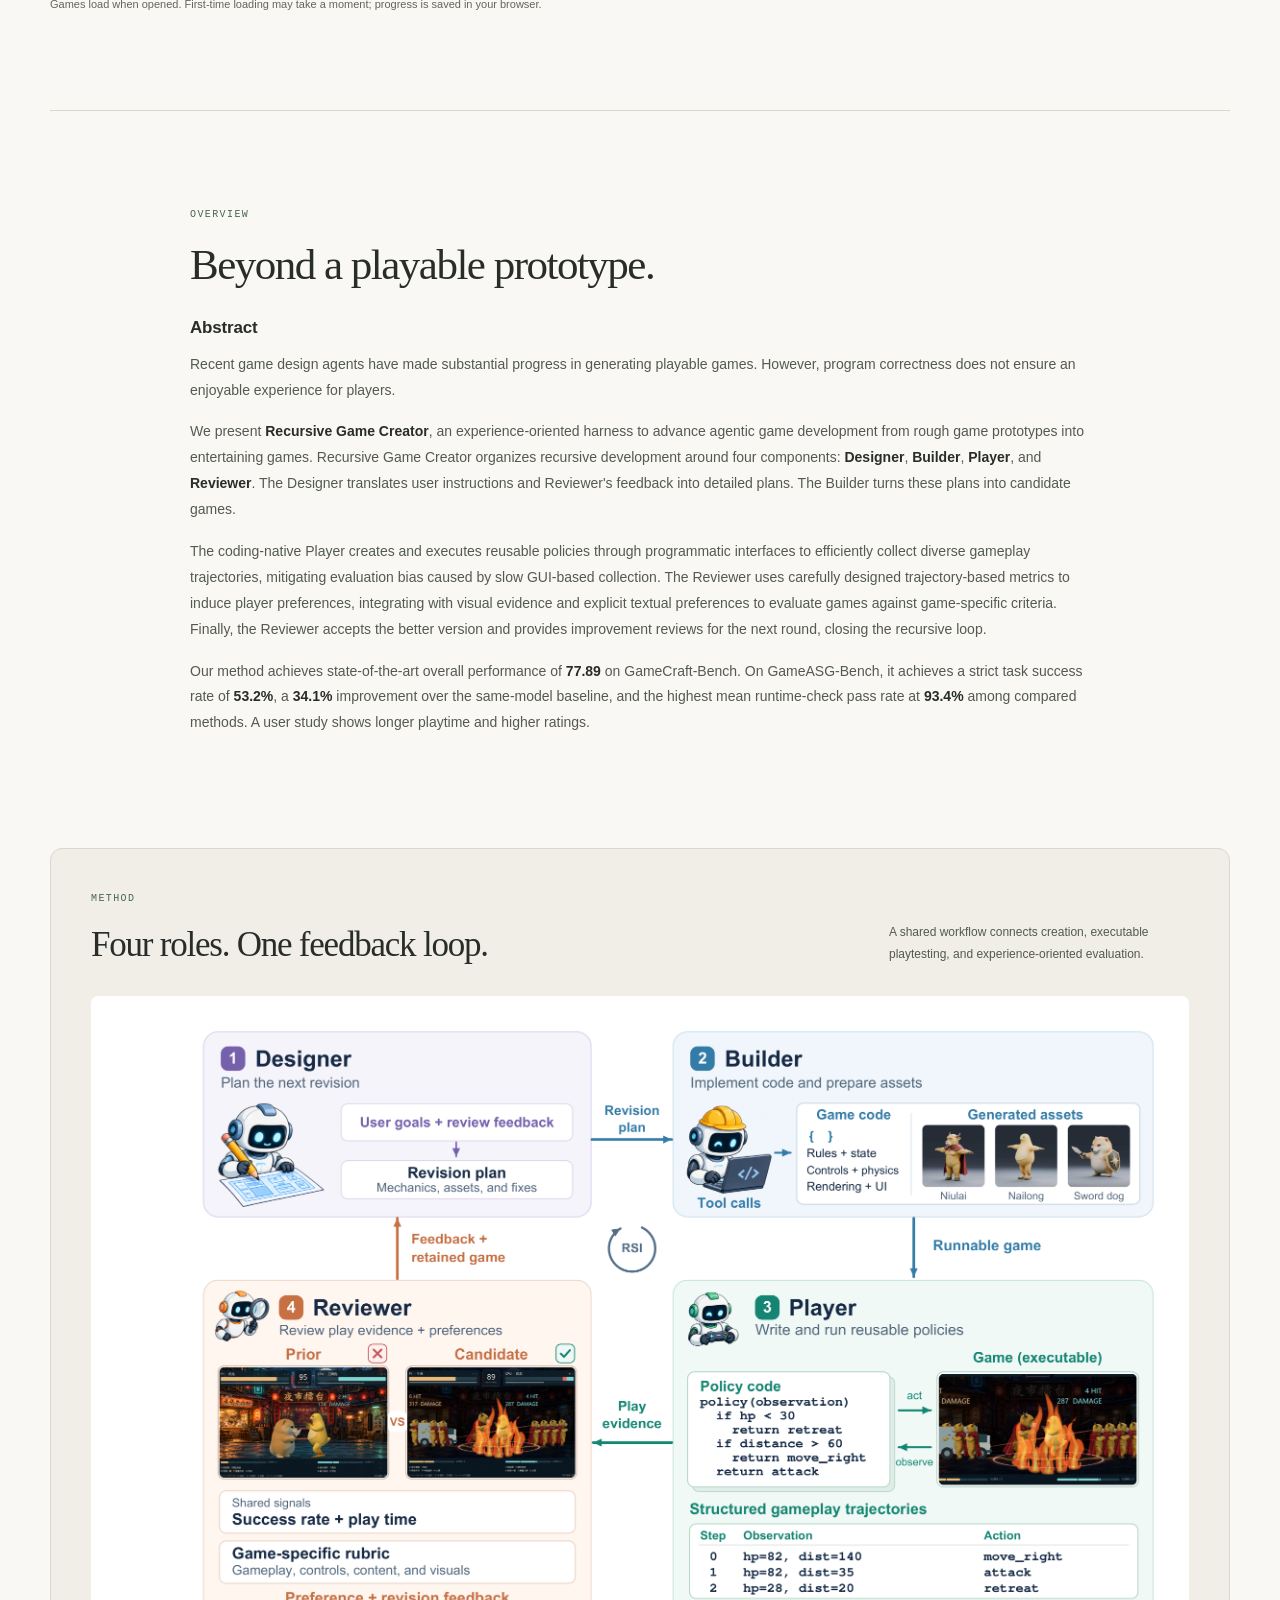
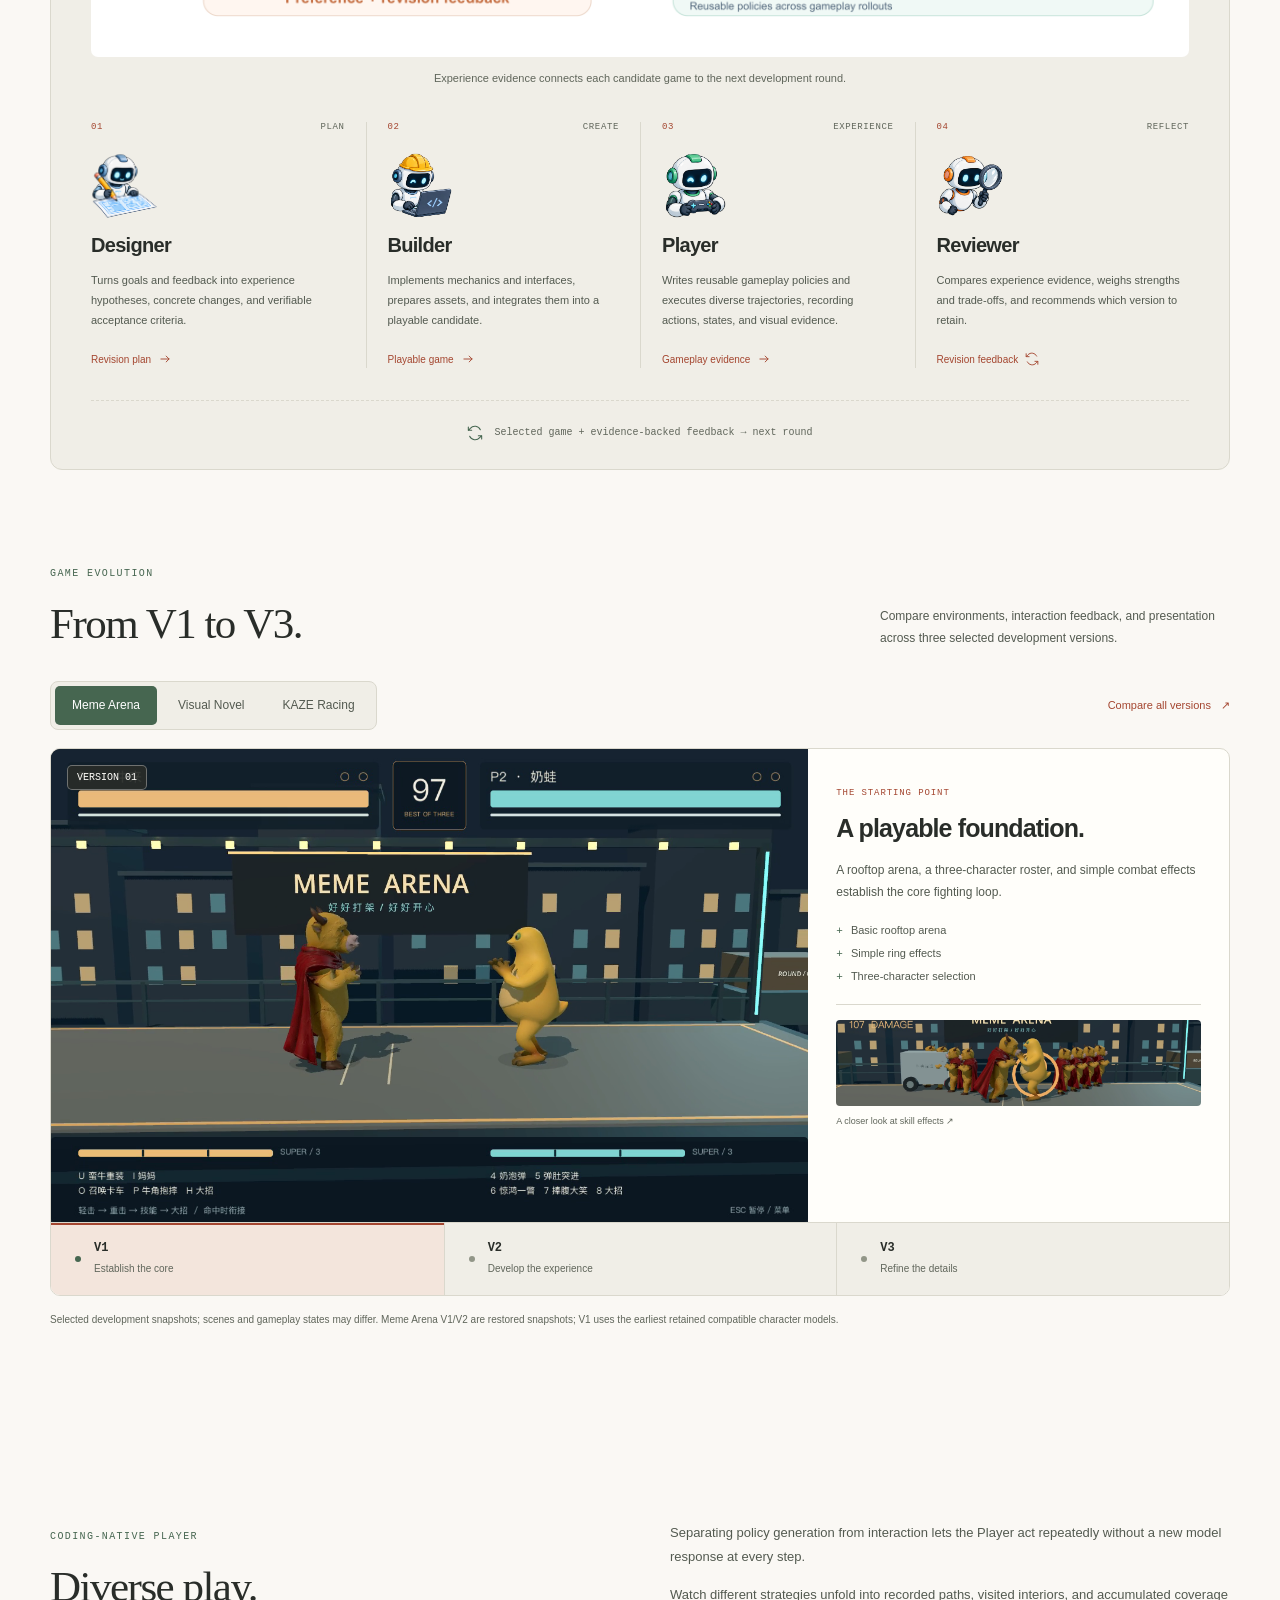
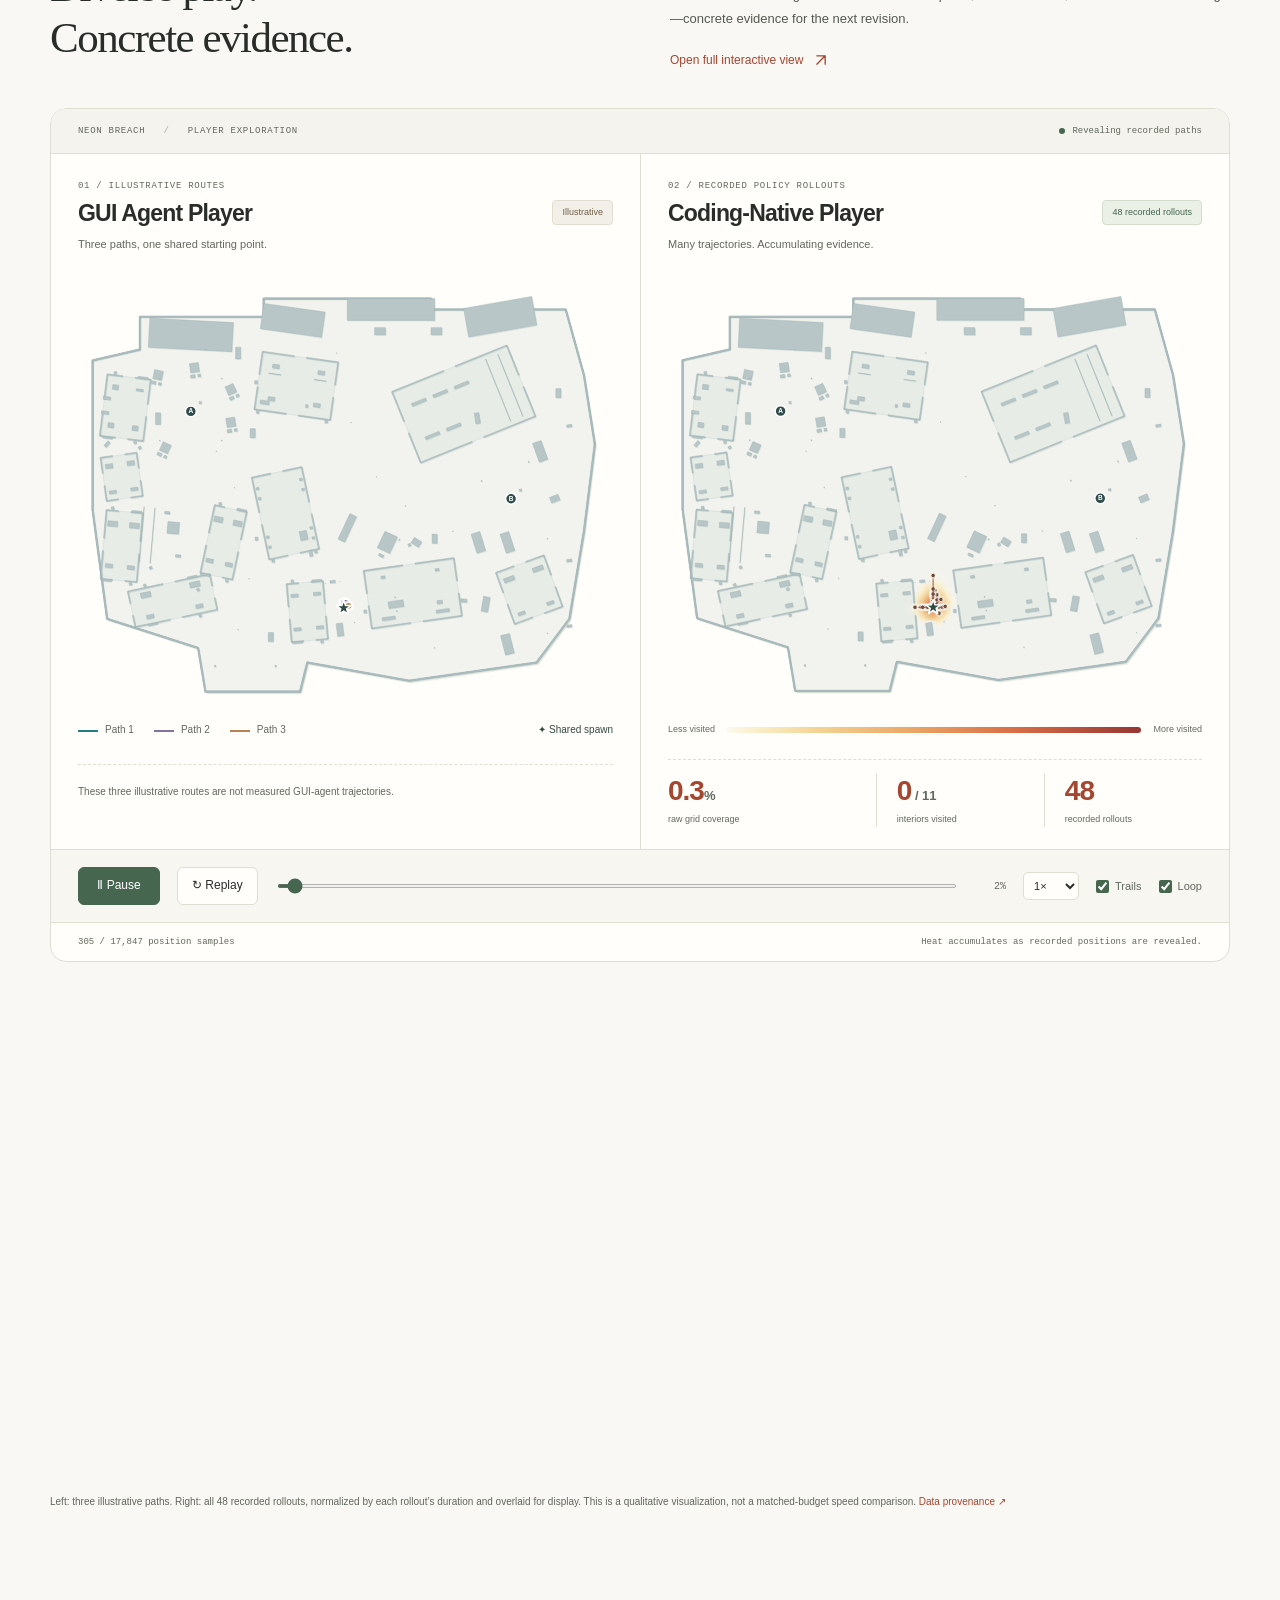
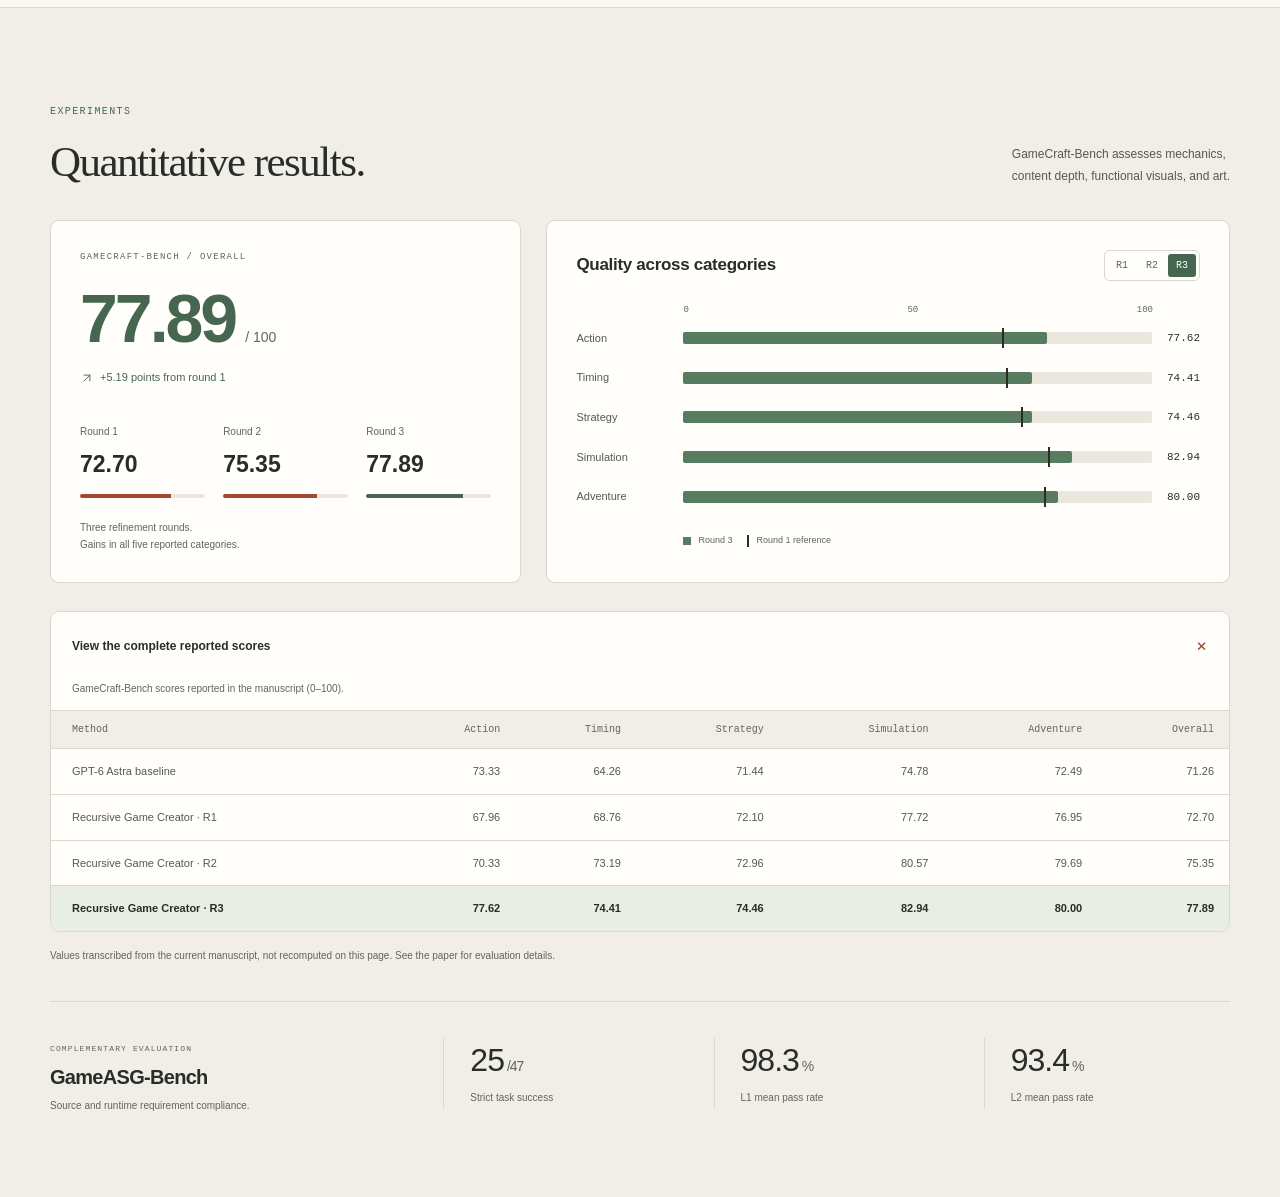
==== commit 9a3162b4: "Keep Meme Arena character names consistently Chinese" ====
--- a/index.html
+++ b/index.html
@@ -64,8 +64,8 @@
       <figure class="evolution-film hero-film container" id="evolution-film" aria-labelledby="film-title">
         <div class="film-header"><div><p class="eyebrow">RECURSIVE GAME CREATOR / PROJECT FILM</p><h3 id="film-title">Games evolve through experience.</h3></div><div class="film-actions"><span class="film-spec">03:40 · 1080p</span><button class="button button-secondary" id="film-play" type="button" aria-controls="evolution-video">▶ Play film</button></div></div>
         <video id="evolution-video" controls playsinline preload="metadata" width="1920" height="1080" poster="videos/rgc-evolution-20261007/recursive-game-creator-overview-poster.jpg?rev=clean-gameplay-footer" aria-label="Recursive Game Creator: framework overview, three game evolution stories, and benchmark results">
-          <source src="videos/rgc-evolution-20261007/recursive-game-creator-overview.mp4?rev=naiwa-20261008" type="video/mp4">
-          Your browser does not support embedded video. <a href="videos/rgc-evolution-20261007/recursive-game-creator-overview.mp4?rev=naiwa-20261008">Download the project film.</a>
+          <source src="videos/rgc-evolution-20261007/recursive-game-creator-overview.mp4?rev=naiwa-zh-20261008" type="video/mp4">
+          Your browser does not support embedded video. <a href="videos/rgc-evolution-20261007/recursive-game-creator-overview.mp4?rev=naiwa-zh-20261008">Download the project film.</a>
         </video>
         <p class="sr-only" id="film-status" role="status"></p>
       </figure>
@@ -75,8 +75,8 @@
           <div class="showcase-image"><img src="assets/novel_3.jpeg" alt="An illustrated event in See You Tomorrow, showing two characters in an evening city scene" width="1280" height="720"><span class="image-arrow"><svg class="icon"><use href="#i-expand"/></svg></span></div>
           <span class="showcase-label"><span><small>01 / VISUAL NOVEL</small><strong>See You Tomorrow</strong></span><span class="tiny-plus">+</span></span>
         </button>
-        <button class="showcase-card center-card" data-zoom="assets/meme-hero.png?rev=naiwa-20261008" data-caption="Meme Arena · Niu Lai and Nai Wa in a newly captured combat view" aria-label="Enlarge Meme Arena game screenshot">
-          <div class="showcase-image"><img src="assets/meme-hero.png?rev=naiwa-20261008" alt="Meme Arena's Niu Lai and Nai Wa in a night-market fight" width="1275" height="845" fetchpriority="high"><span class="image-badge"><span></span> SELECTED GAMEPLAY</span><span class="image-arrow"><svg class="icon"><use href="#i-expand"/></svg></span></div>
+        <button class="showcase-card center-card" data-zoom="assets/meme-hero.png?rev=naiwa-zh-20261008" data-caption="Meme Arena · Niu Lai and Nai Wa in a newly captured combat view" aria-label="Enlarge Meme Arena game screenshot">
+          <div class="showcase-image"><img src="assets/meme-hero.png?rev=naiwa-zh-20261008" alt="Meme Arena's Niu Lai and Nai Wa in a night-market fight" width="1275" height="845" fetchpriority="high"><span class="image-badge"><span></span> SELECTED GAMEPLAY</span><span class="image-arrow"><svg class="icon"><use href="#i-expand"/></svg></span></div>
           <span class="showcase-label"><span><small>02 / FIGHTING GAME</small><strong>Meme Arena</strong></span><span class="tiny-plus">+</span></span>
         </button>
         <button class="showcase-card side-card" data-zoom="assets/racing_2.png" data-caption="KAZE · V2 race conditions and driving guides from the manuscript" aria-label="Enlarge KAZE racing game screenshot">
@@ -142,8 +142,8 @@
       <div class="explorer-toolbar"><div class="game-tabs" role="tablist" aria-label="Choose a game"><button id="tab-meme" role="tab" aria-selected="true" aria-controls="game-panel" data-game="meme">Meme Arena</button><button id="tab-novel" role="tab" aria-selected="false" aria-controls="game-panel" tabindex="-1" data-game="novel">Visual Novel</button><button id="tab-racing" role="tab" aria-selected="false" aria-controls="game-panel" tabindex="-1" data-game="racing">KAZE Racing</button></div><button class="compare-toggle" id="compare-toggle" aria-pressed="false">Compare all versions <span>↗</span></button></div>
       <div class="game-panel" id="game-panel" role="tabpanel" aria-labelledby="tab-meme">
         <div class="stage-view" id="stage-view">
-          <button class="stage-image zoom-button" id="stage-zoom" data-zoom="assets/meme-v1-scene.png?rev=naiwa-20261008" data-caption="Meme Arena · V1 arena design" aria-label="Enlarge selected version screenshot"><img id="stage-image" src="assets/meme-v1-scene.png?rev=naiwa-20261008" alt="Meme Arena V1: the early rooftop arena" width="1280" height="800" loading="lazy"><span class="stage-version" id="stage-version">VERSION 01</span><span class="image-arrow"><svg class="icon"><use href="#i-expand"/></svg></span></button>
-          <div class="stage-copy"><span class="stage-kicker" id="stage-kicker">THE STARTING POINT</span><h3 id="stage-title">A playable foundation.</h3><p id="stage-description">A rooftop arena, a three-character roster, and simple combat effects establish the core fighting loop.</p><ul id="stage-features"><li>Basic rooftop arena</li><li>Simple ring effects</li><li>Three-character selection</li></ul><button class="detail-image zoom-button" id="detail-zoom" data-zoom="assets/meme-v1-detail.png?rev=naiwa-20261008" data-caption="Meme Arena · V1 skill effects" aria-label="Enlarge version detail"><img id="detail-image" src="assets/meme-v1-detail.png?rev=naiwa-20261008" alt="Meme Arena V1 skill effects" width="1280" height="800" loading="lazy"><span id="detail-caption">A closer look at skill effects ↗</span></button></div>
+          <button class="stage-image zoom-button" id="stage-zoom" data-zoom="assets/meme-v1-scene.png?rev=naiwa-zh-20261008" data-caption="Meme Arena · V1 arena design" aria-label="Enlarge selected version screenshot"><img id="stage-image" src="assets/meme-v1-scene.png?rev=naiwa-zh-20261008" alt="Meme Arena V1: the early rooftop arena" width="1280" height="800" loading="lazy"><span class="stage-version" id="stage-version">VERSION 01</span><span class="image-arrow"><svg class="icon"><use href="#i-expand"/></svg></span></button>
+          <div class="stage-copy"><span class="stage-kicker" id="stage-kicker">THE STARTING POINT</span><h3 id="stage-title">A playable foundation.</h3><p id="stage-description">A rooftop arena, a three-character roster, and simple combat effects establish the core fighting loop.</p><ul id="stage-features"><li>Basic rooftop arena</li><li>Simple ring effects</li><li>Three-character selection</li></ul><button class="detail-image zoom-button" id="detail-zoom" data-zoom="assets/meme-v1-detail.png?rev=naiwa-zh-20261008" data-caption="Meme Arena · V1 skill effects" aria-label="Enlarge version detail"><img id="detail-image" src="assets/meme-v1-detail.png?rev=naiwa-zh-20261008" alt="Meme Arena V1 skill effects" width="1280" height="800" loading="lazy"><span id="detail-caption">A closer look at skill effects ↗</span></button></div>
         </div>
         <div class="comparison-grid" id="comparison-grid" hidden></div>
         <div class="version-switcher" role="group" aria-label="Select development version"><button data-version="0" aria-pressed="true"><span class="version-dot"></span><span><strong>V1</strong><small>Establish the core</small></span></button><button data-version="1" aria-pressed="false"><span class="version-dot"></span><span><strong>V2</strong><small>Develop the experience</small></span></button><button data-version="2" aria-pressed="false"><span class="version-dot"></span><span><strong>V3</strong><small>Refine the details</small></span></button></div>
@@ -187,7 +187,7 @@
 }</pre><span id="copy-status" class="sr-only" role="status"></span></div></section>
   </main>
   <footer class="site-footer container"><a class="brand" href="#"><span class="brand-mark"><svg><use href="#i-loop"/></svg></span><span>Recursive Game Creator</span></a><p>The University of Hong Kong · Shenzhen Loop Area Institute <span>·</span> 2026</p><a href="#">Back to top ↑</a></footer>
-  <dialog id="image-dialog" aria-labelledby="dialog-caption"><div class="dialog-toolbar"><span>RECURSIVE GAME CREATOR / GALLERY</span><button id="close-dialog" aria-label="Close expanded image"><svg class="icon"><use href="#i-close"/></svg></button></div><img id="dialog-image" src="assets/meme-v3-scene.png?rev=naiwa-20261008" alt="Expanded game screenshot"><p id="dialog-caption"></p></dialog>
+  <dialog id="image-dialog" aria-labelledby="dialog-caption"><div class="dialog-toolbar"><span>RECURSIVE GAME CREATOR / GALLERY</span><button id="close-dialog" aria-label="Close expanded image"><svg class="icon"><use href="#i-close"/></svg></button></div><img id="dialog-image" src="assets/meme-v3-scene.png?rev=naiwa-zh-20261008" alt="Expanded game screenshot"><p id="dialog-caption"></p></dialog>
   <noscript><p class="noscript-note">Interactive comparisons require JavaScript. The paper and all reported scores remain available above.</p></noscript>
 </body>
 </html>
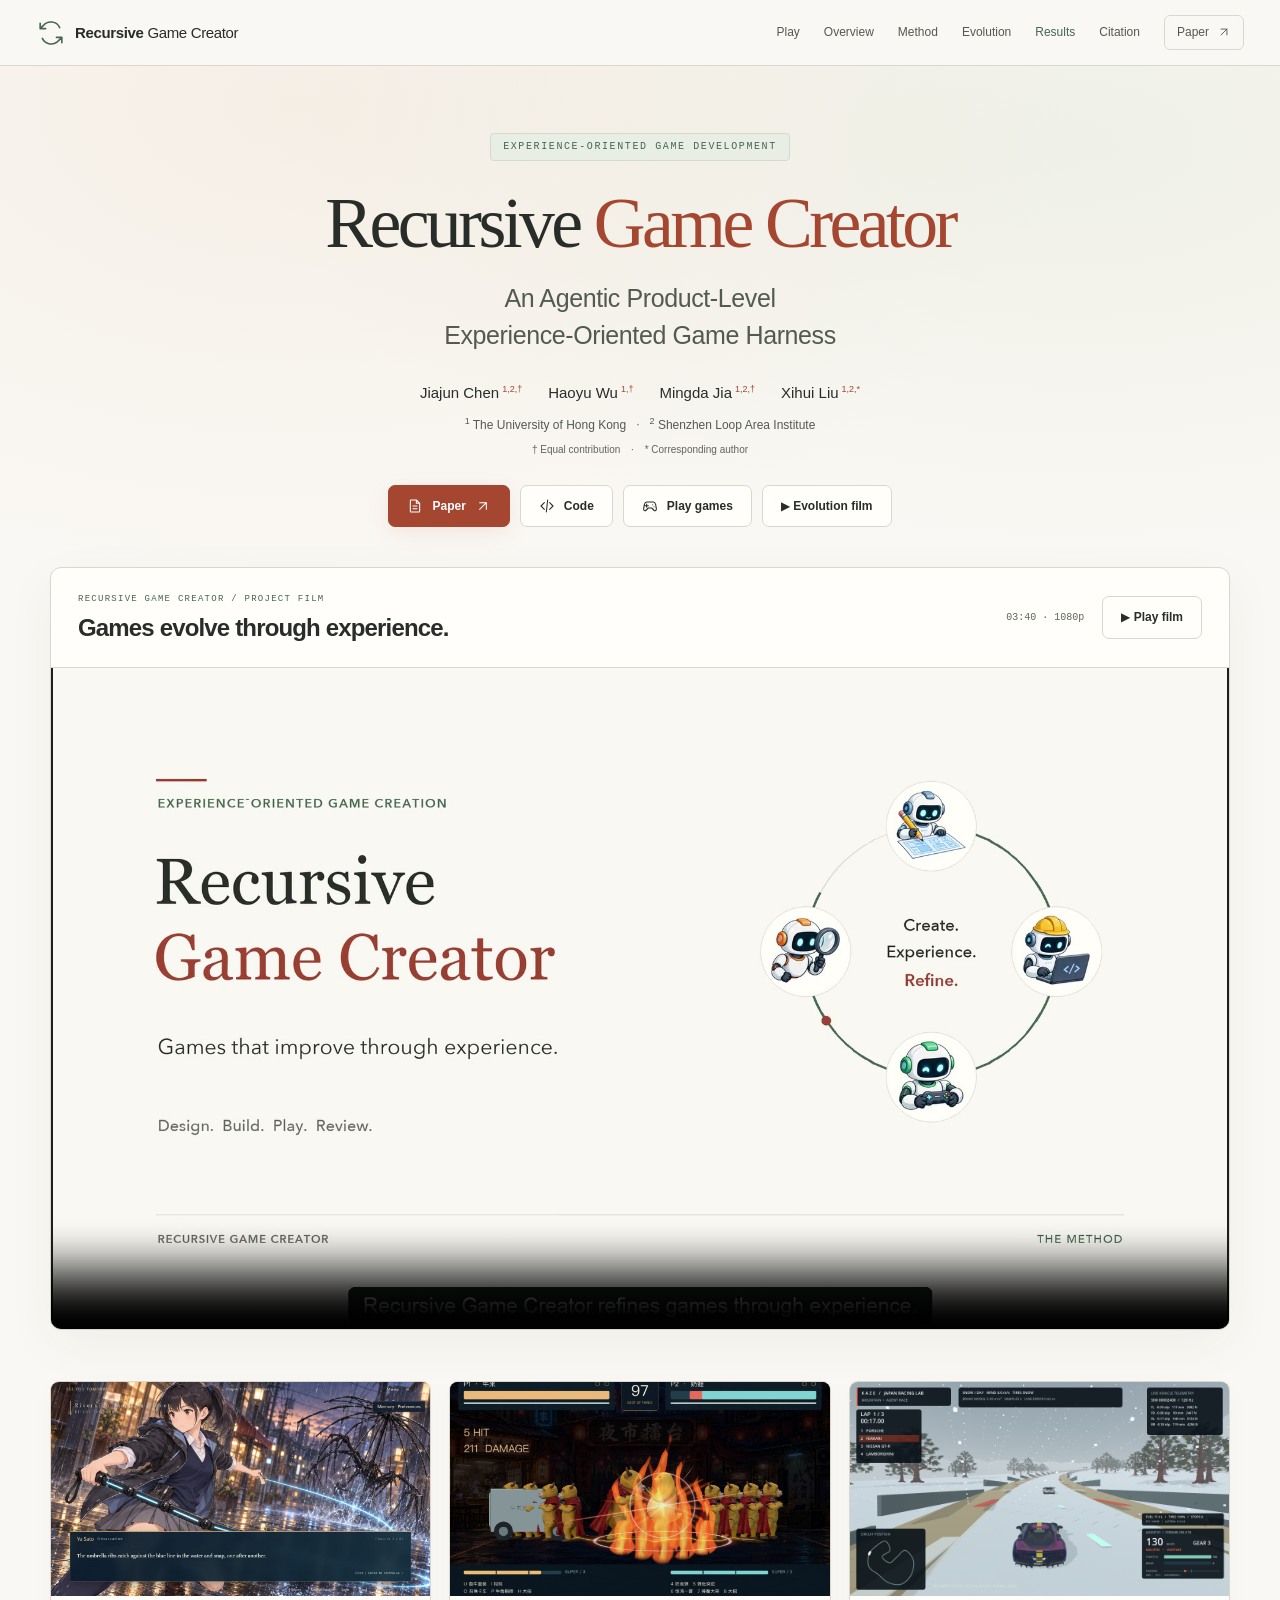
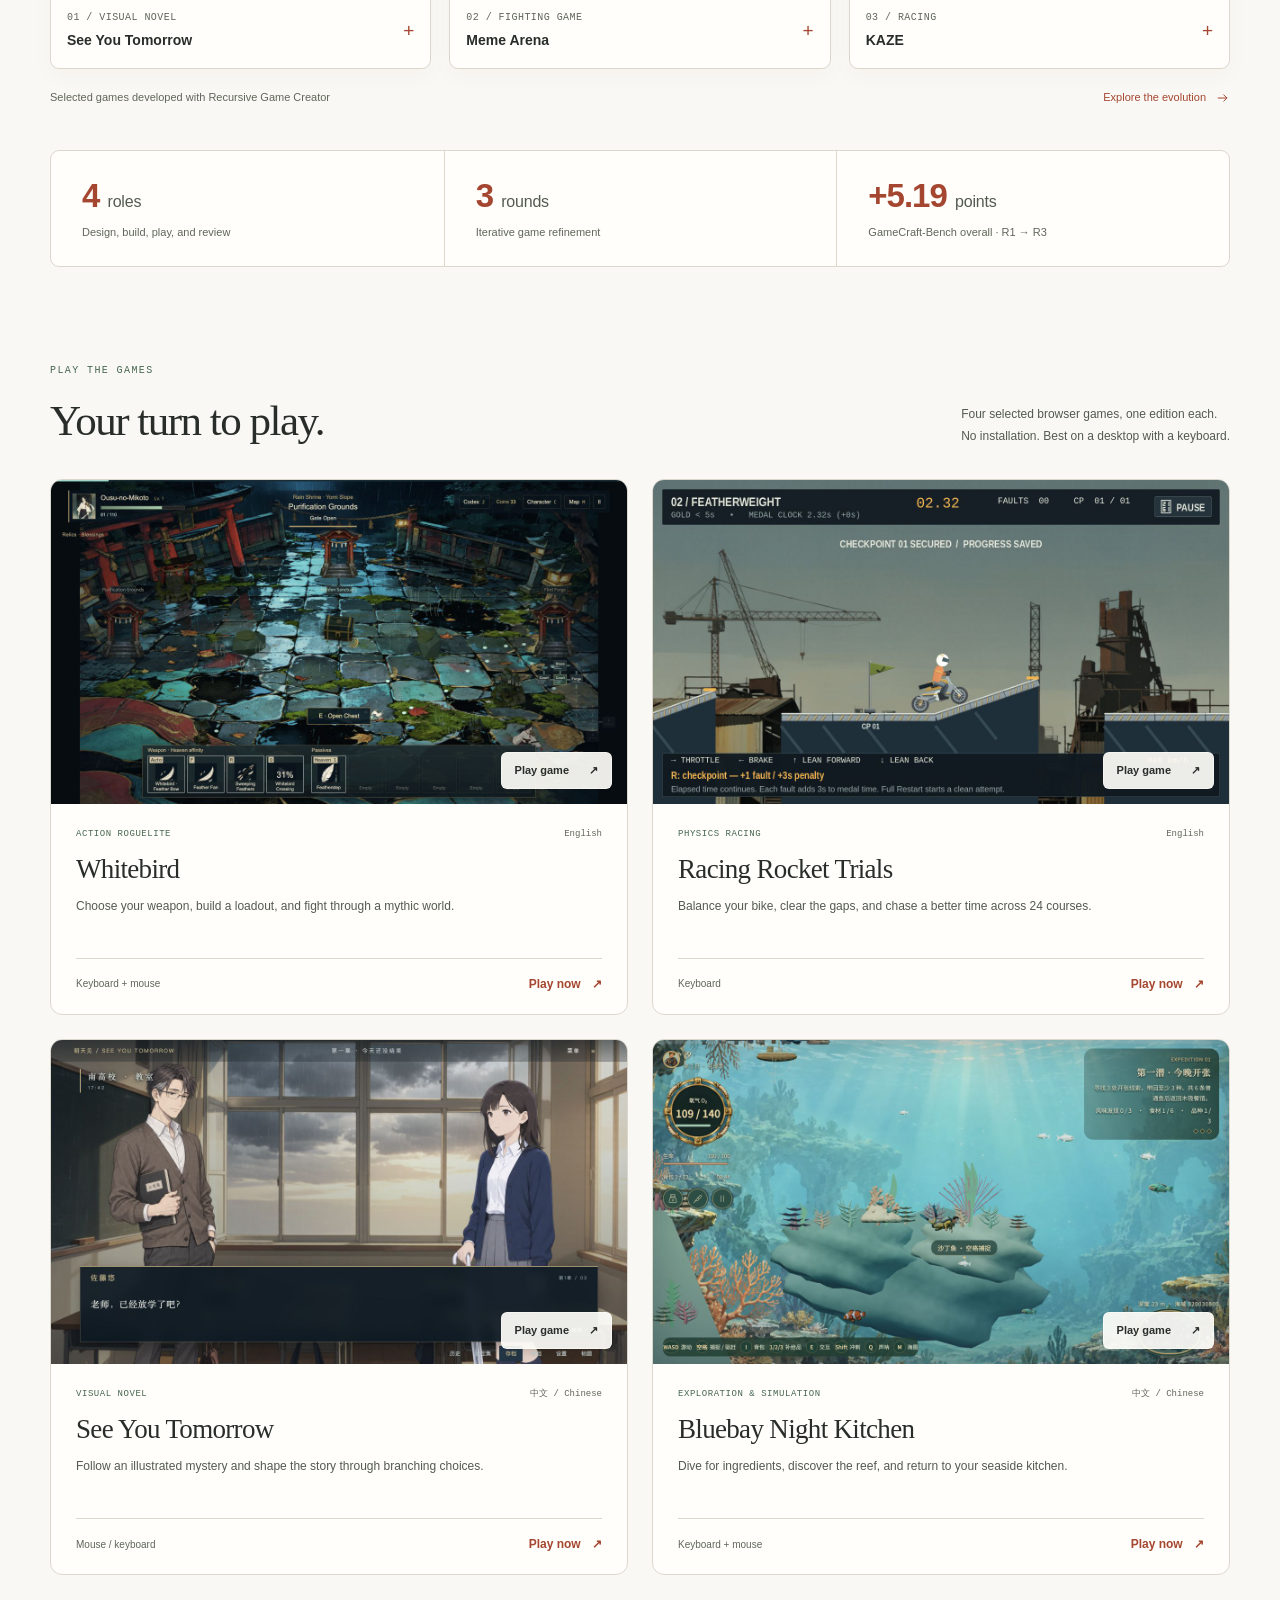
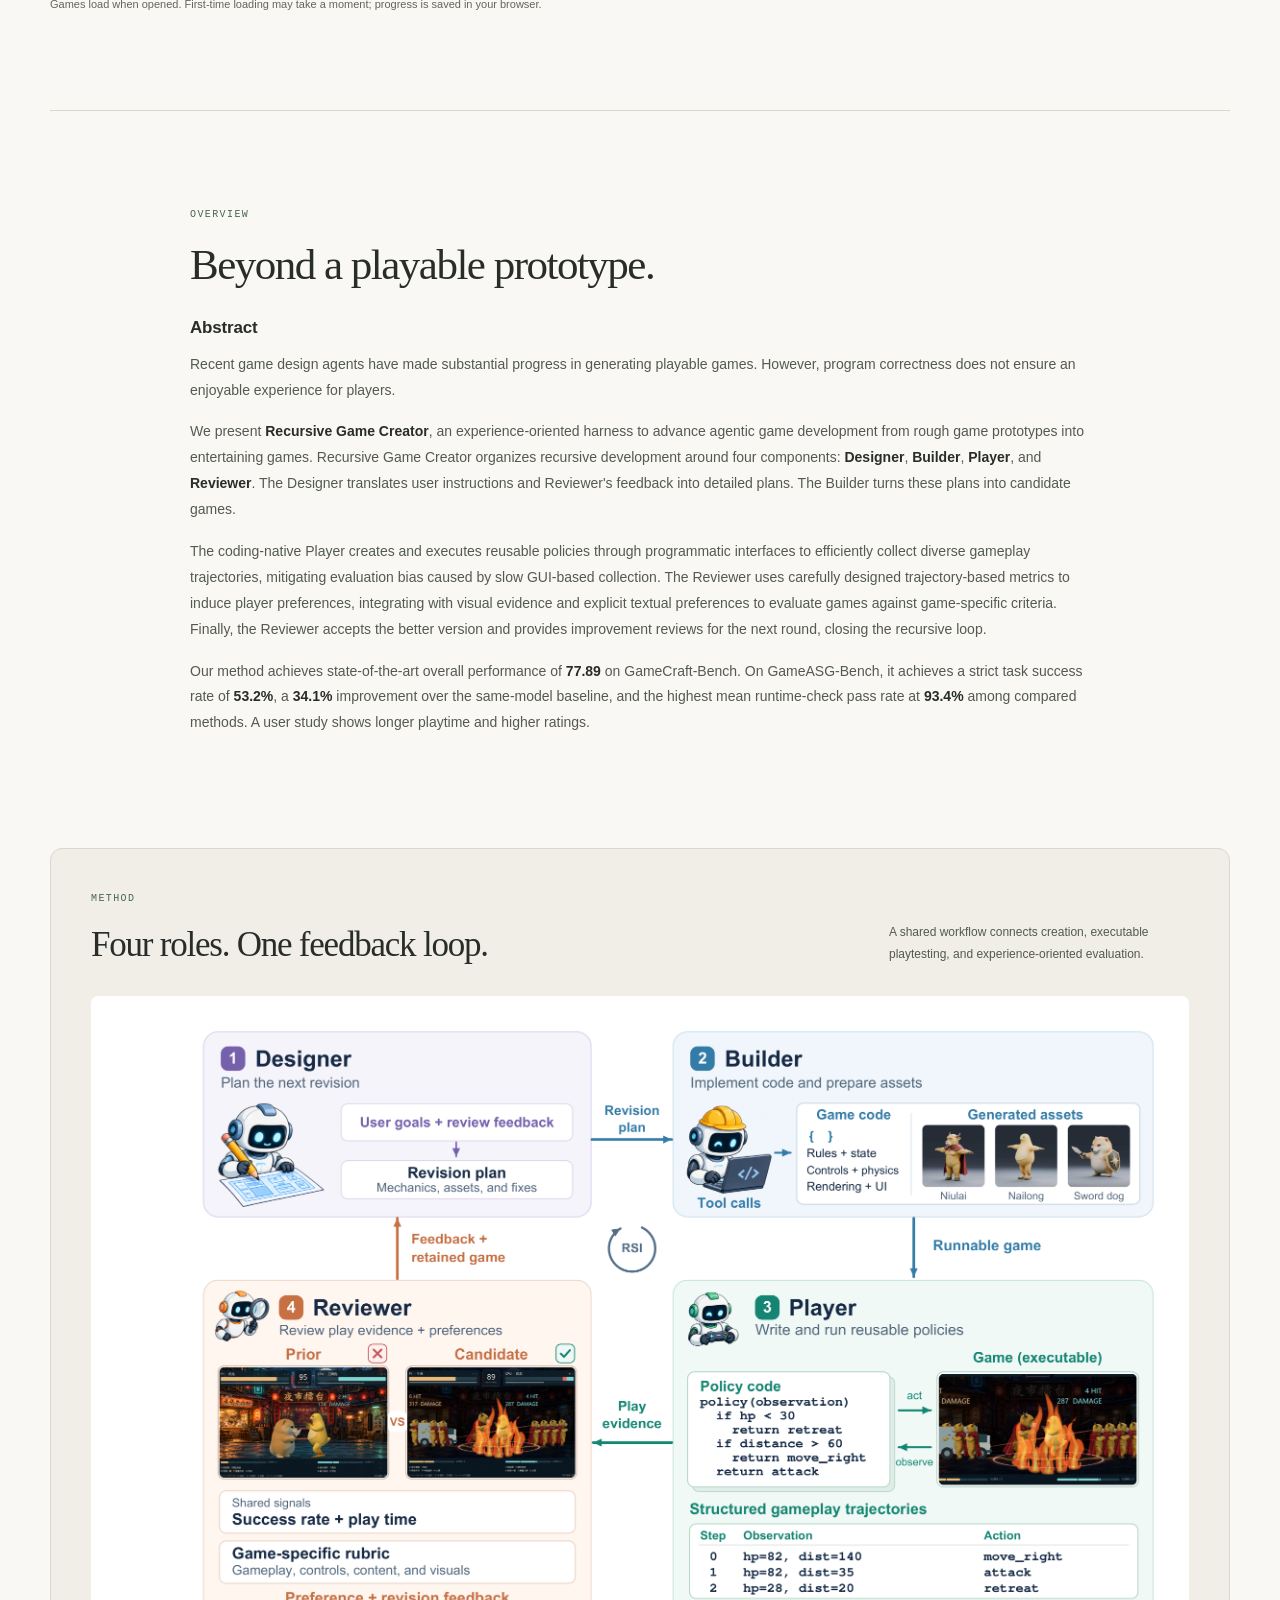
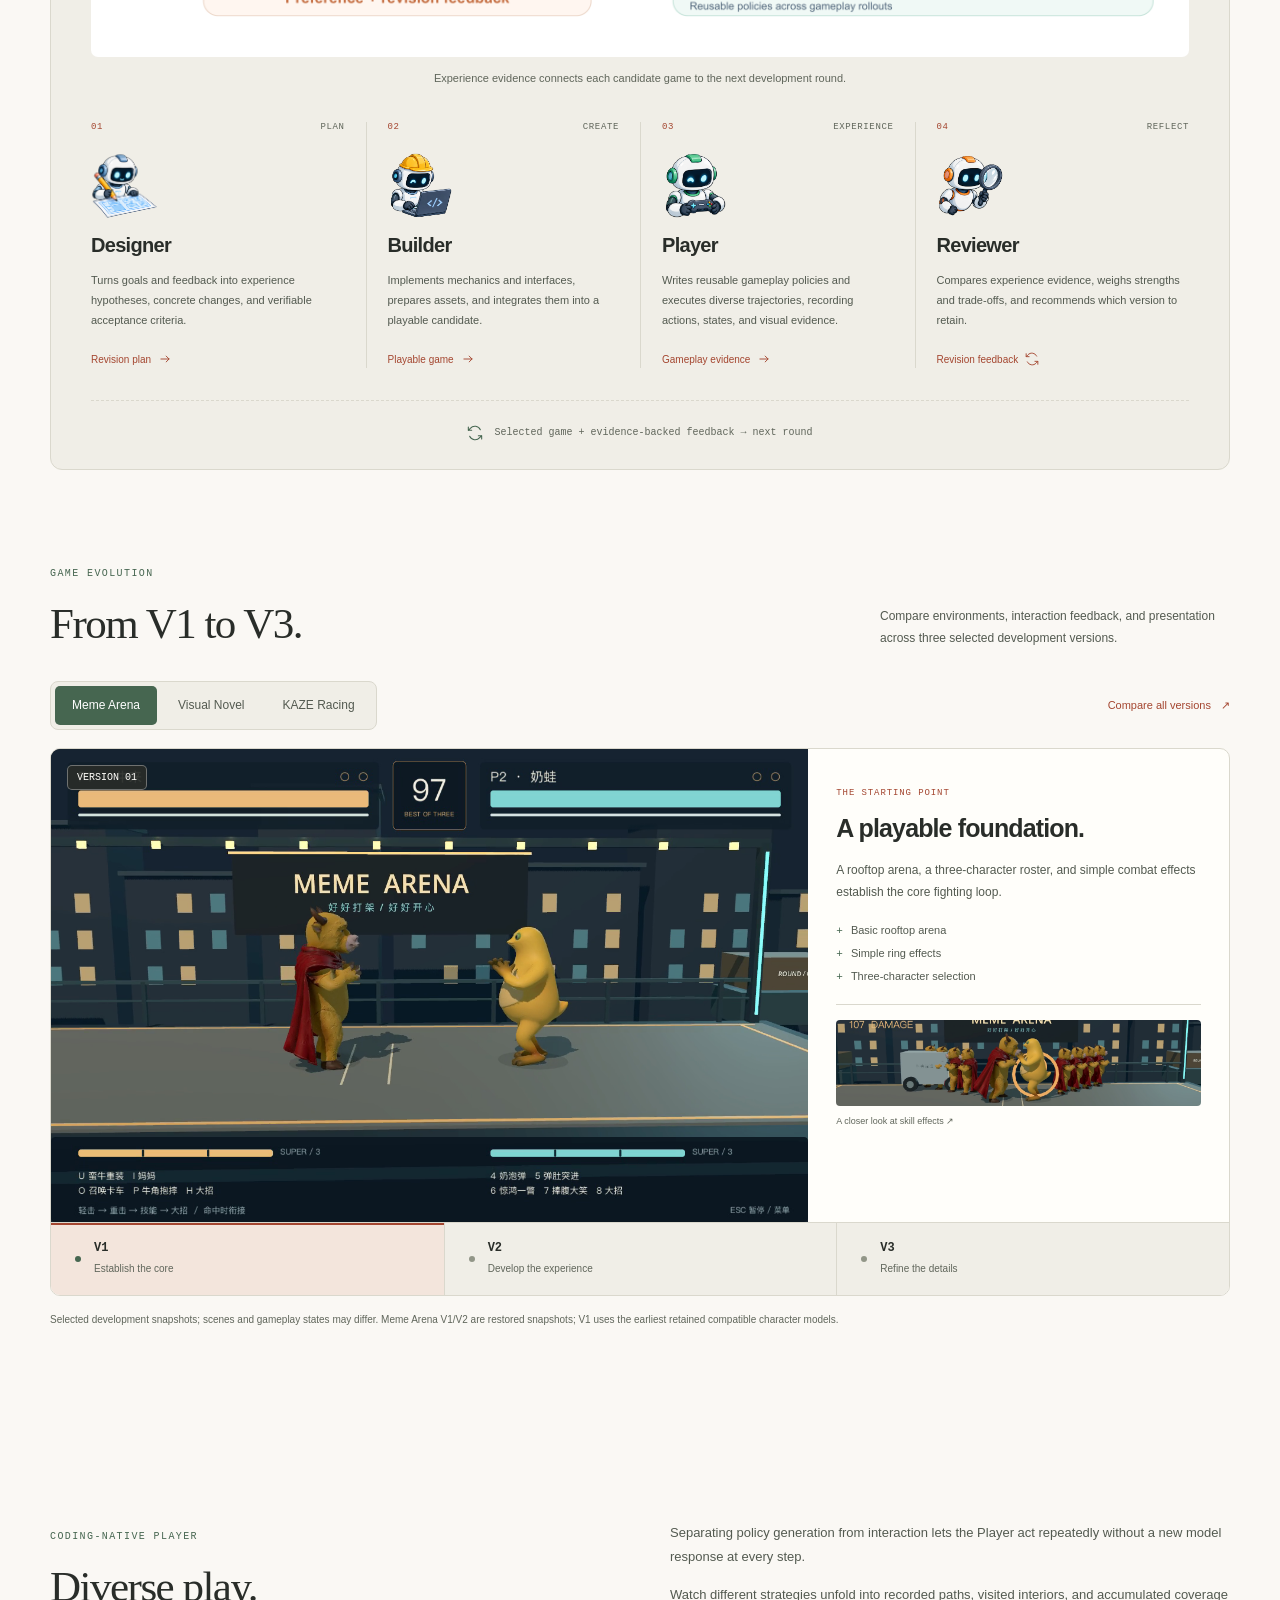
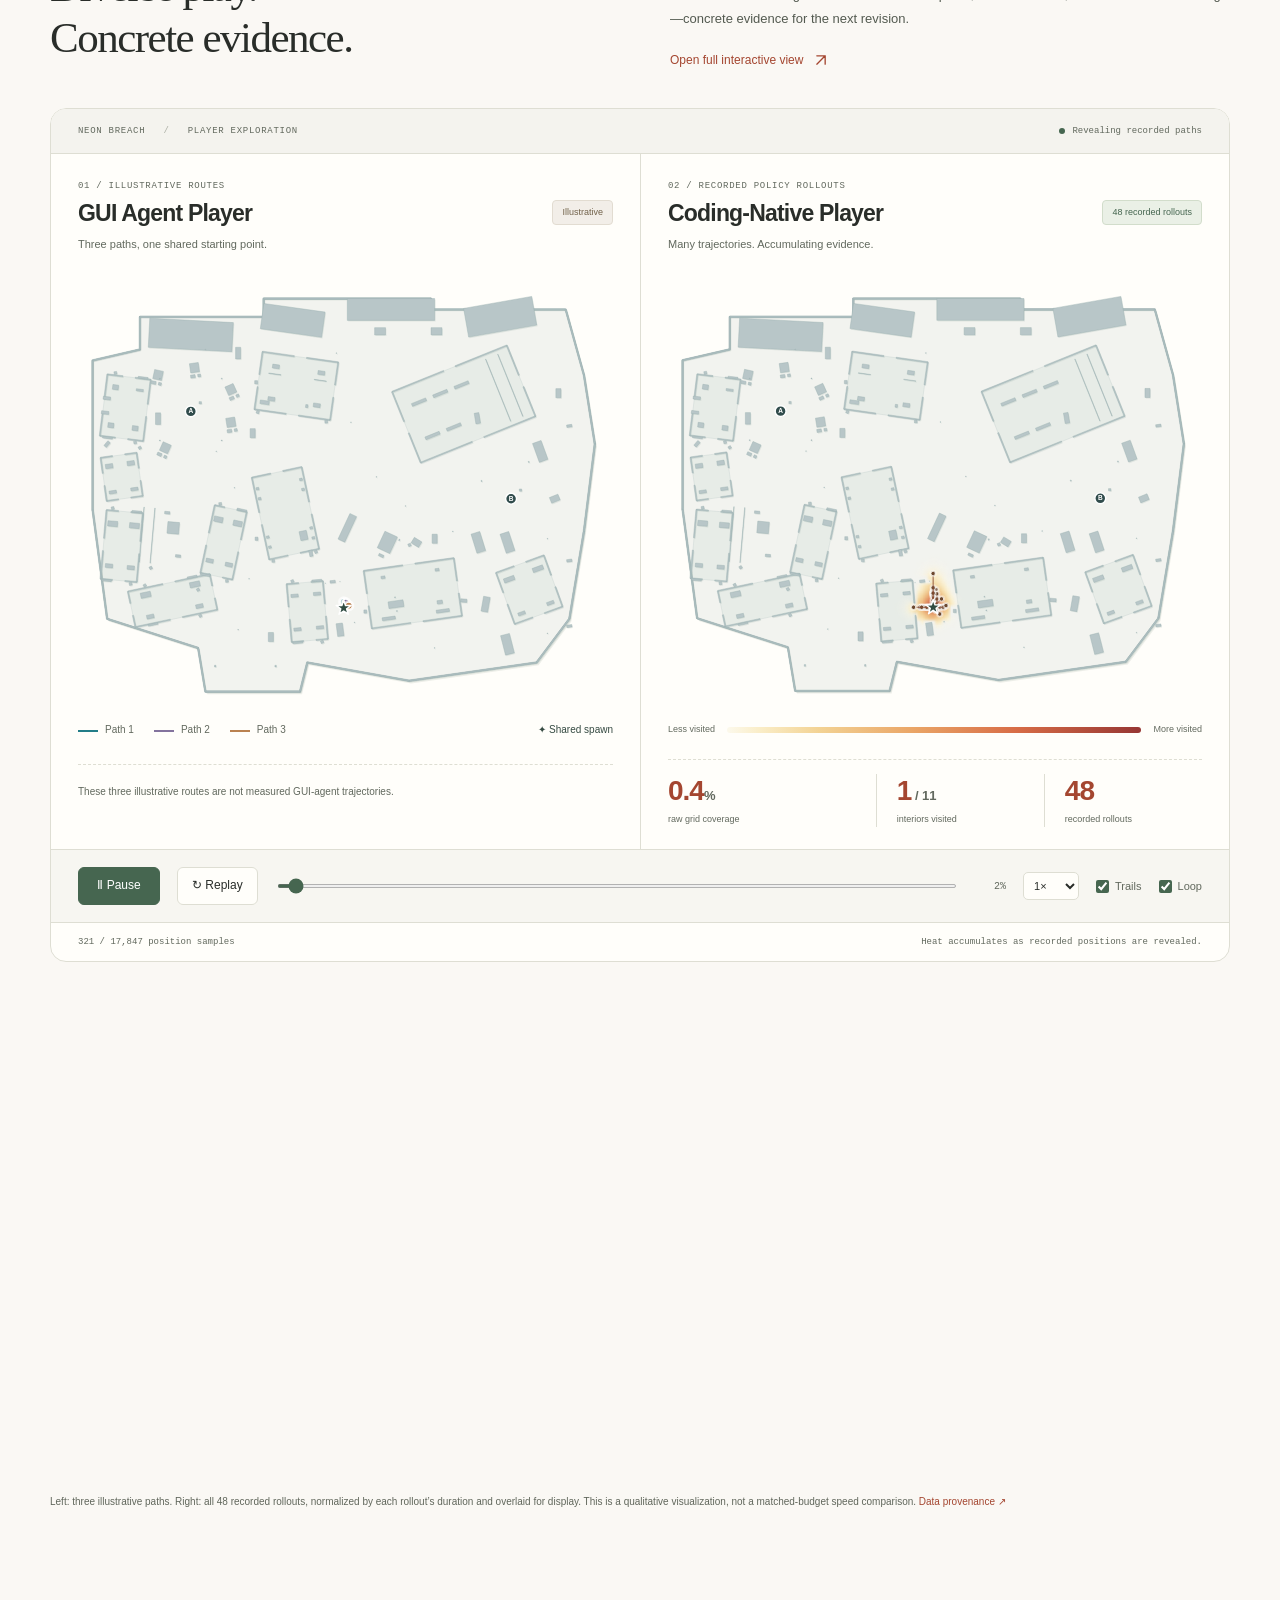
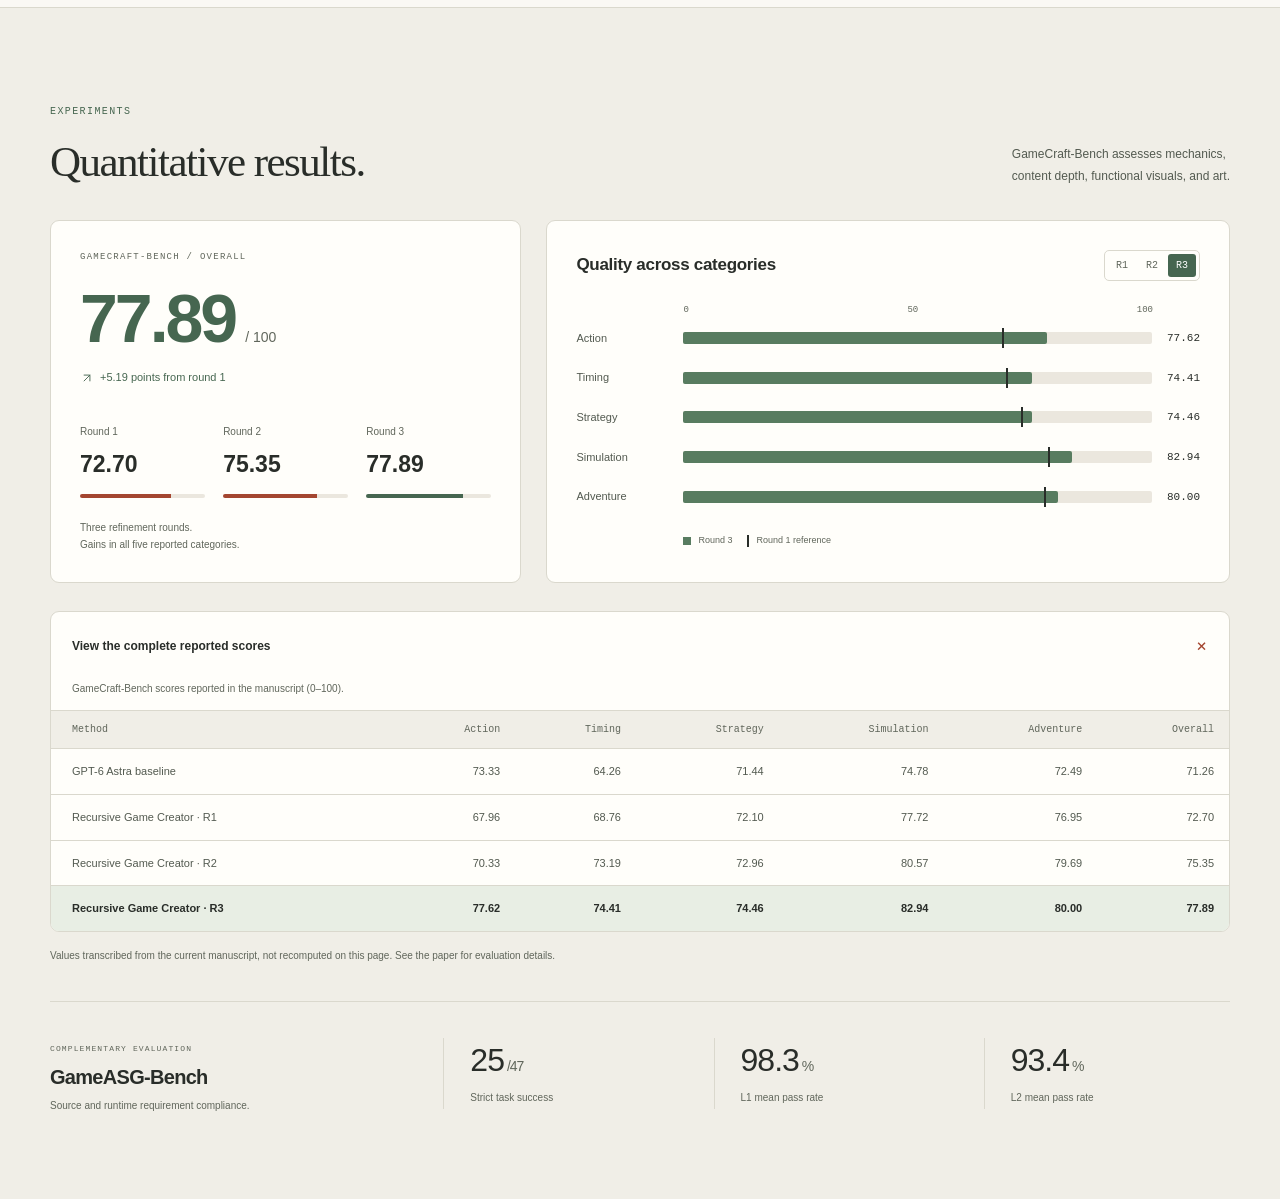
==== commit fee72c40: "Add a quiet piano underscore beneath the overview narration" ====
--- a/index.html
+++ b/index.html
@@ -64,8 +64,8 @@
       <figure class="evolution-film hero-film container" id="evolution-film" aria-labelledby="film-title">
         <div class="film-header"><div><p class="eyebrow">RECURSIVE GAME CREATOR / PROJECT FILM</p><h3 id="film-title">Games evolve through experience.</h3></div><div class="film-actions"><span class="film-spec">03:40 · 1080p</span><button class="button button-secondary" id="film-play" type="button" aria-controls="evolution-video">▶ Play film</button></div></div>
         <video id="evolution-video" controls playsinline preload="metadata" width="1920" height="1080" poster="videos/rgc-evolution-20261007/recursive-game-creator-overview-poster.jpg?rev=clean-gameplay-footer" aria-label="Recursive Game Creator: framework overview, three game evolution stories, and benchmark results">
-          <source src="videos/rgc-evolution-20261007/recursive-game-creator-overview.mp4?rev=naiwa-zh-20261008" type="video/mp4">
-          Your browser does not support embedded video. <a href="videos/rgc-evolution-20261007/recursive-game-creator-overview.mp4?rev=naiwa-zh-20261008">Download the project film.</a>
+          <source src="videos/rgc-evolution-20261007/recursive-game-creator-overview.mp4?rev=quiet-piano-20261008" type="video/mp4">
+          Your browser does not support embedded video. <a href="videos/rgc-evolution-20261007/recursive-game-creator-overview.mp4?rev=quiet-piano-20261008">Download the project film.</a>
         </video>
         <p class="sr-only" id="film-status" role="status"></p>
       </figure>
@@ -186,7 +186,7 @@
       url={https://arxiv.org/abs/2610.08621},
 }</pre><span id="copy-status" class="sr-only" role="status"></span></div></section>
   </main>
-  <footer class="site-footer container"><a class="brand" href="#"><span class="brand-mark"><svg><use href="#i-loop"/></svg></span><span>Recursive Game Creator</span></a><p>The University of Hong Kong · Shenzhen Loop Area Institute <span>·</span> 2026</p><a href="#">Back to top ↑</a></footer>
+  <footer class="site-footer container"><a class="brand" href="#"><span class="brand-mark"><svg><use href="#i-loop"/></svg></span><span>Recursive Game Creator</span></a><p>The University of Hong Kong · Shenzhen Loop Area Institute <span>·</span> 2026<br>Film music: <a href="https://www.scottbuckley.com.au/library/a-kind-of-hope/" target="_blank" rel="noopener">A Kind Of Hope — Scott Buckley</a> · <a href="https://creativecommons.org/licenses/by/4.0/" target="_blank" rel="noopener">CC BY 4.0</a> · Edited for this film.</p><a href="#">Back to top ↑</a></footer>
   <dialog id="image-dialog" aria-labelledby="dialog-caption"><div class="dialog-toolbar"><span>RECURSIVE GAME CREATOR / GALLERY</span><button id="close-dialog" aria-label="Close expanded image"><svg class="icon"><use href="#i-close"/></svg></button></div><img id="dialog-image" src="assets/meme-v3-scene.png?rev=naiwa-zh-20261008" alt="Expanded game screenshot"><p id="dialog-caption"></p></dialog>
   <noscript><p class="noscript-note">Interactive comparisons require JavaScript. The paper and all reported scores remain available above.</p></noscript>
 </body>
